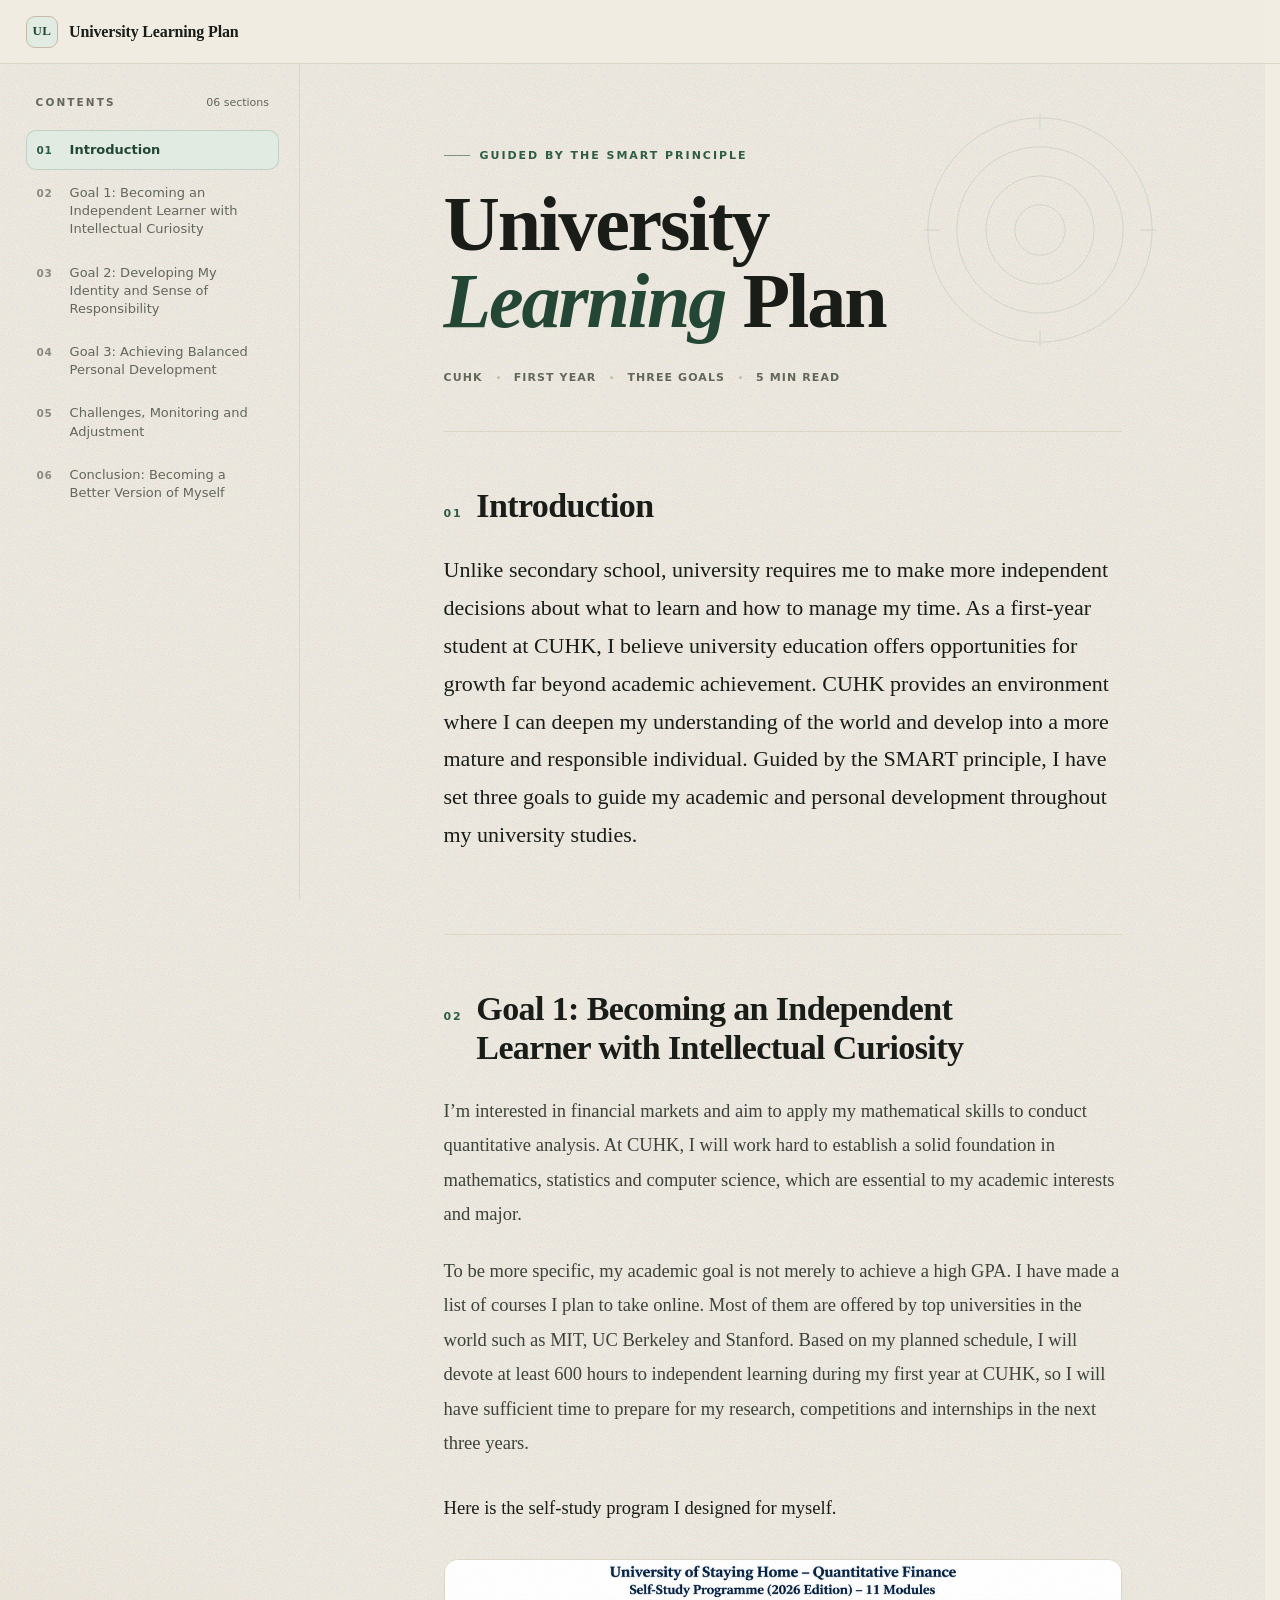
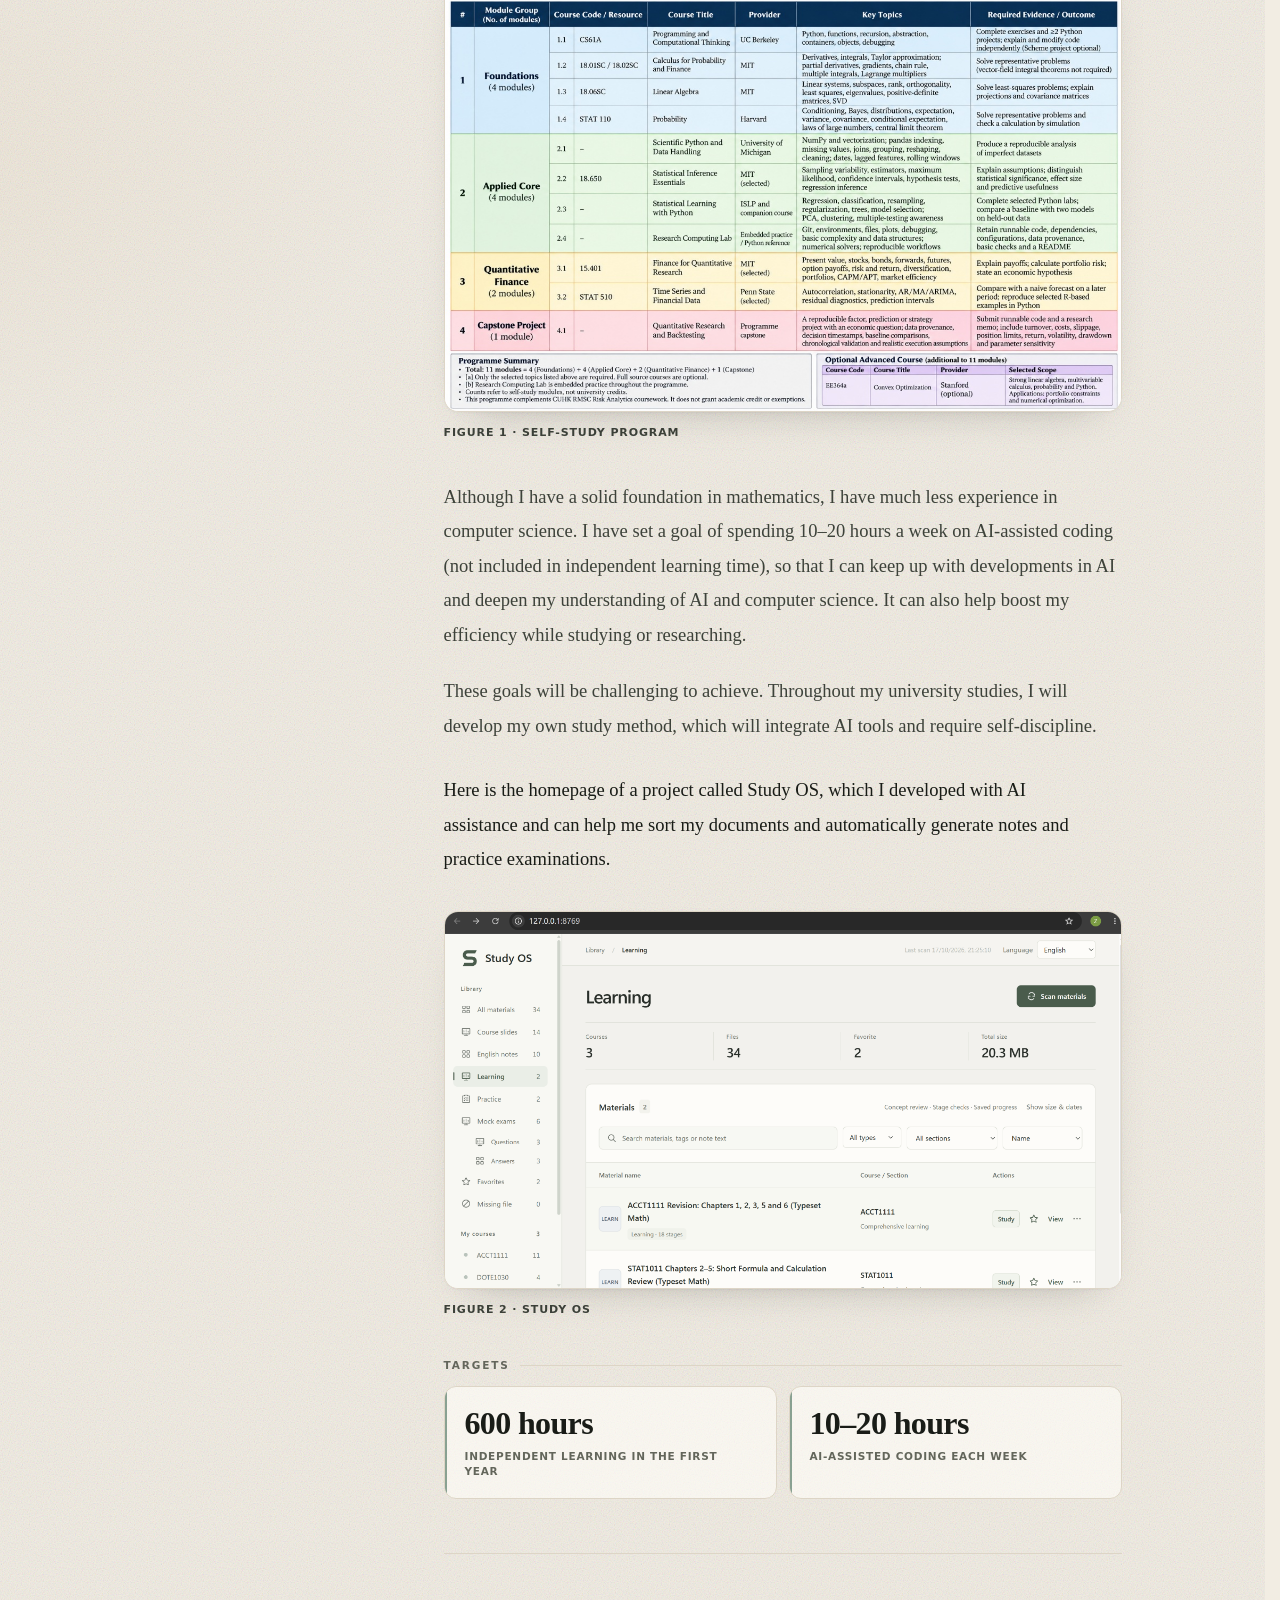
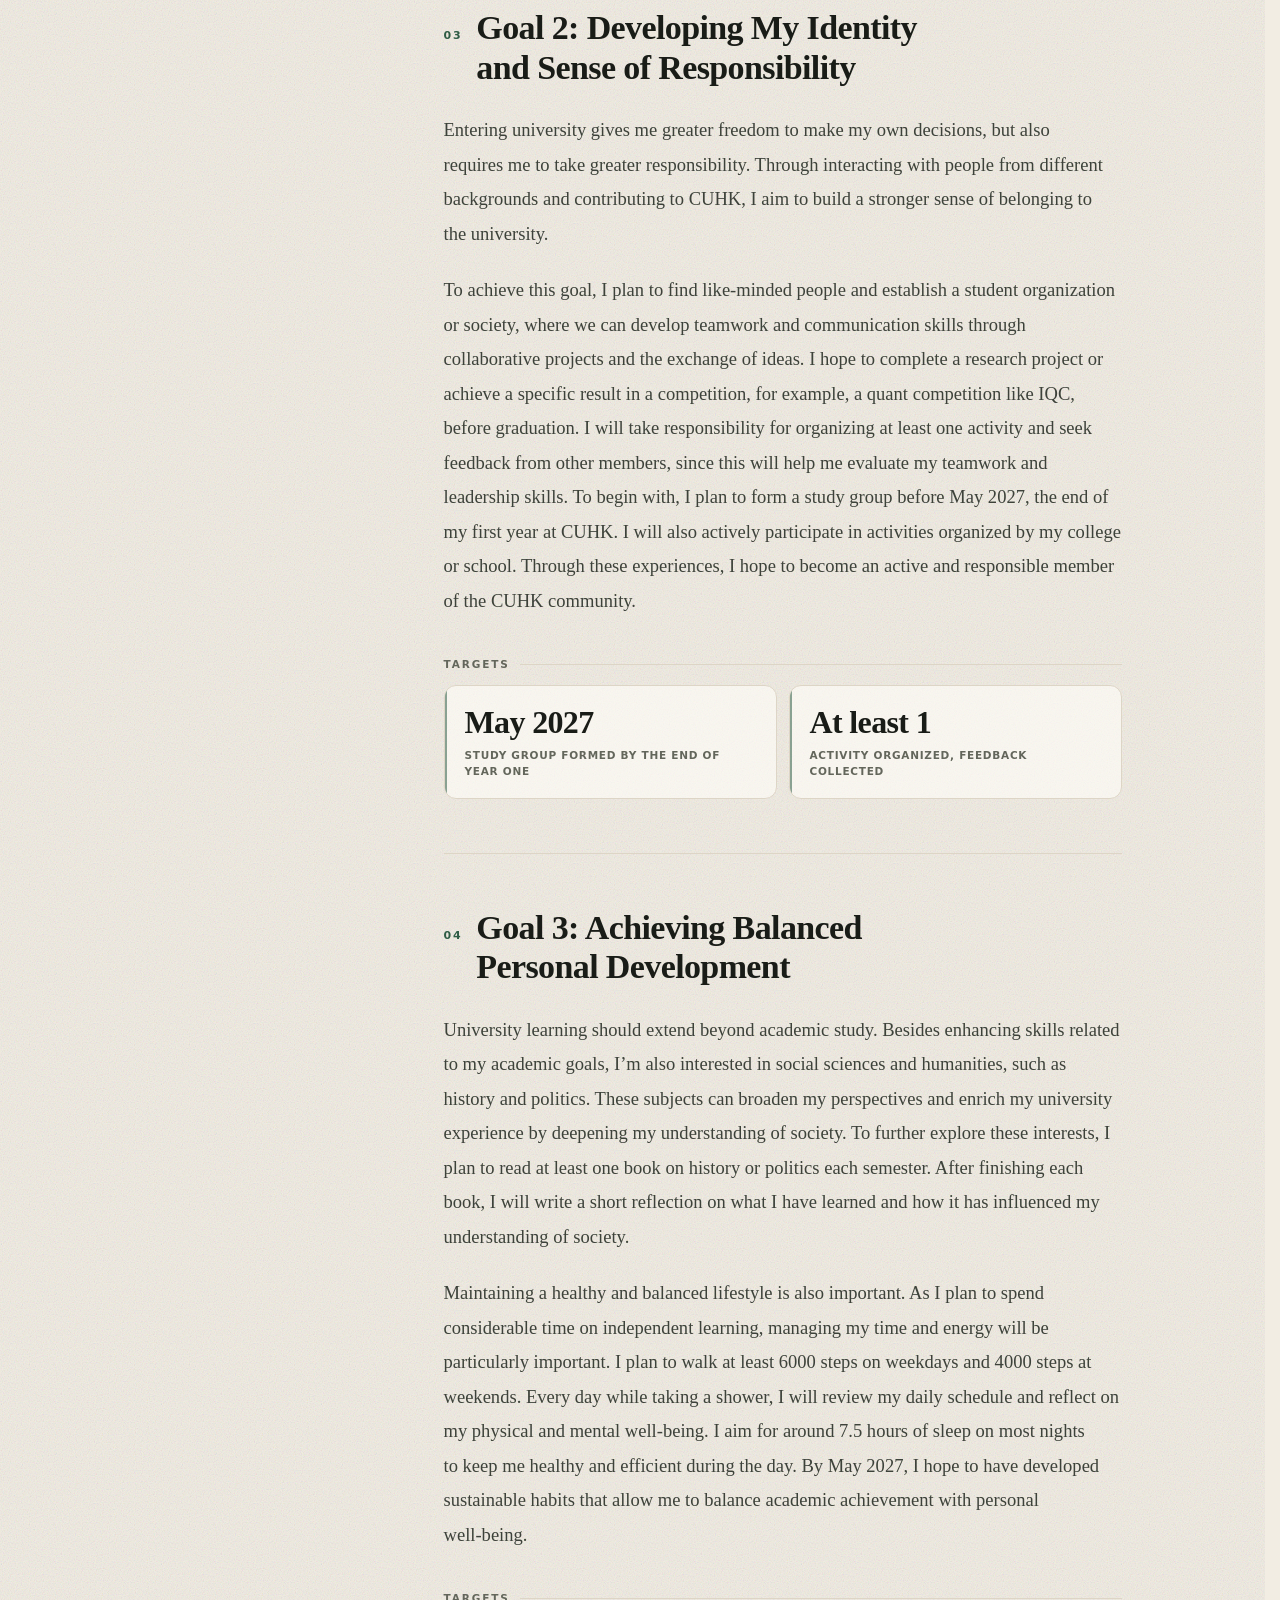
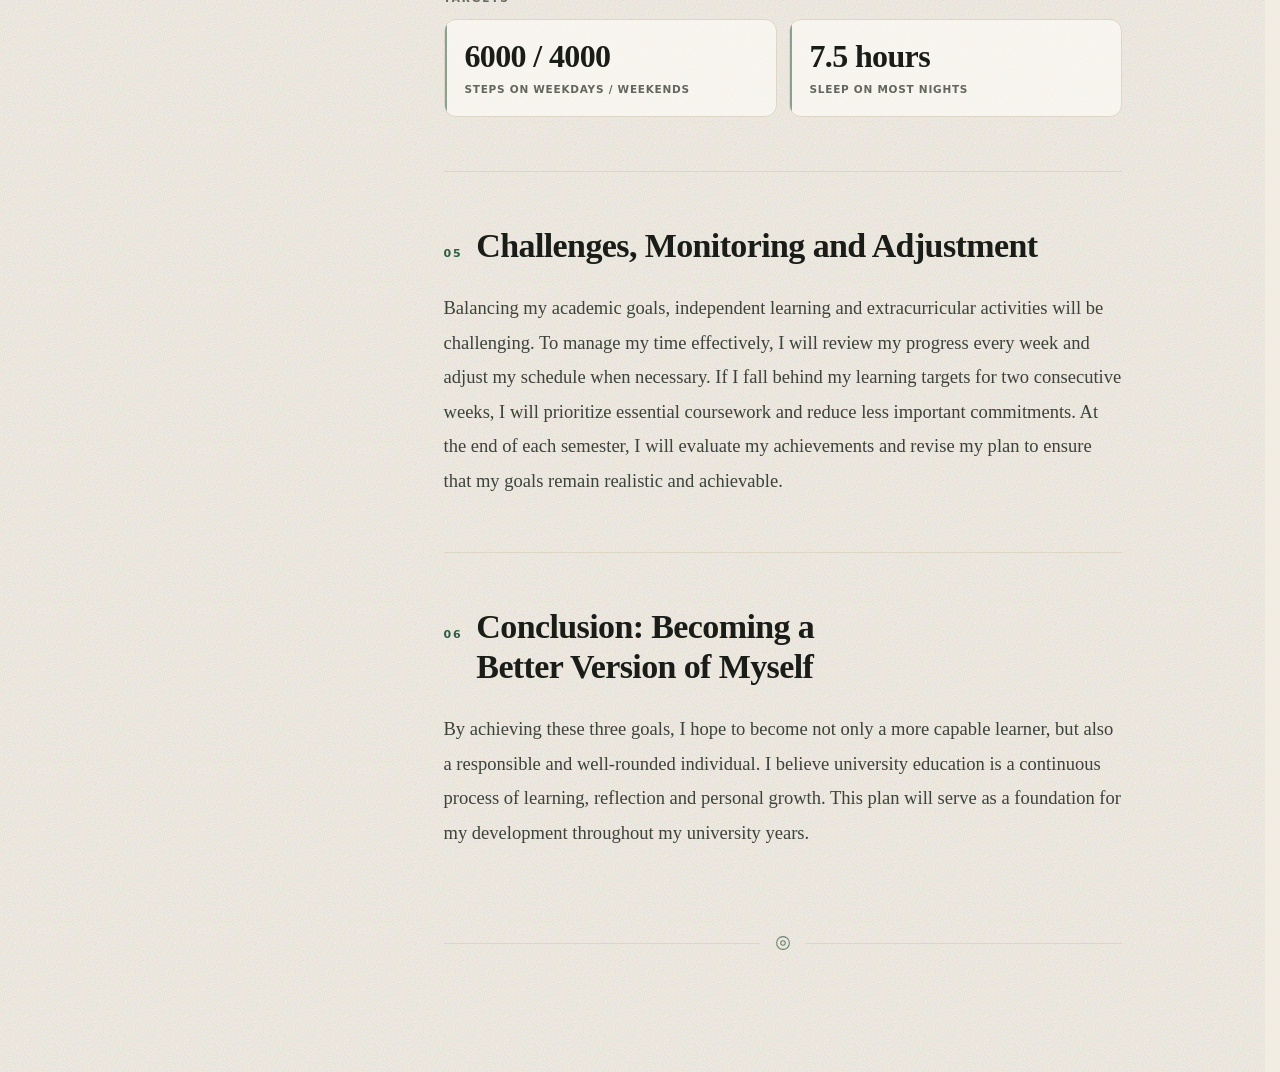
==== index.html @ 6b987682 "Add files via upload" ====
<!doctype html>
<html lang="en">
<head>
  <meta charset="utf-8">
  <meta name="viewport" content="width=device-width, initial-scale=1">
  <title>University Learning Plan — Interactive Edition</title>
  <meta name="description" content="An interactive reading of a first-year CUHK university learning plan, guided by the SMART principle.">
  <link rel="icon" href="assets/favicon.svg" type="image/svg+xml">
  <link rel="stylesheet" href="assets/styles.css">
  <script src="assets/app.js" defer></script>
</head>
<body>
  <a class="skip-link" href="#article">Skip to the plan</a>

  <header class="site-header">
    <button class="icon-btn nav-toggle" id="navToggle" type="button" aria-label="Open contents" aria-expanded="false" aria-controls="sidebar">
      <svg viewBox="0 0 24 24" fill="none" stroke="currentColor" stroke-width="1.6" stroke-linecap="round" aria-hidden="true">
        <path d="M4 7h16M4 12h16M4 17h16"/>
      </svg>
    </button>

    <a class="brand" href="#top" aria-label="University Learning Plan, back to top">
      <span class="brand-mark" aria-hidden="true">UL</span>
      <span class="brand-text">University Learning Plan</span>
    </a>
  </header>

  <div class="nav-scrim" id="navScrim"></div>

  <div class="layout">
    <aside class="sidebar" id="sidebar" aria-label="Contents">
      <div class="sidebar-head">
        <p class="eyebrow">Contents</p>
        <span class="sidebar-count">06 sections</span>
      </div>

      <button class="icon-btn sidebar-close" id="navClose" type="button" aria-label="Close contents">
        <svg viewBox="0 0 24 24" fill="none" stroke="currentColor" stroke-width="1.8" stroke-linecap="round" aria-hidden="true"><path d="m6 6 12 12M18 6 6 18"/></svg>
      </button>

      <nav aria-label="Sections">
        <ol class="nav">
          <li><a href="#introduction"><span class="i">01</span><span>Introduction</span></a></li>
          <li><a href="#goal-1"><span class="i">02</span><span>Goal 1: Becoming an Independent Learner with Intellectual Curiosity</span></a></li>
          <li><a href="#goal-2"><span class="i">03</span><span>Goal 2: Developing My Identity and Sense of Responsibility</span></a></li>
          <li><a href="#goal-3"><span class="i">04</span><span>Goal 3: Achieving Balanced Personal Development</span></a></li>
          <li><a href="#challenges"><span class="i">05</span><span>Challenges, Monitoring and Adjustment</span></a></li>
          <li><a href="#conclusion"><span class="i">06</span><span>Conclusion: Becoming a Better Version of Myself</span></a></li>
        </ol>
      </nav>
    </aside>

    <main class="main">
      <article class="article" id="article">
        <header class="hero" id="top">
          <p class="kicker">Guided by the SMART principle</p>
          <h1>University <em>Learning</em> Plan</h1>
          <div class="hero-meta">
            <span>CUHK</span>
            <span class="dot" aria-hidden="true"></span>
            <span>First year</span>
            <span class="dot" aria-hidden="true"></span>
            <span>Three goals</span>
            <span class="dot" aria-hidden="true"></span>
            <span data-readtime>6 min read</span>
          </div>
          <div class="hero-orbit" aria-hidden="true">
            <svg viewBox="0 0 240 240">
              <circle cx="120" cy="120" r="116"/>
              <circle cx="120" cy="120" r="86"/>
              <circle cx="120" cy="120" r="56"/>
              <circle cx="120" cy="120" r="26"/>
              <path d="M120 0v16M120 224v16M0 120h16M224 120h16"/>
            </svg>
          </div>
        </header>

                <section class="section" id="introduction" aria-labelledby="introduction-title">
          <div class="section-head">
            <span class="num" aria-hidden="true">01</span>
            <h2 id="introduction-title">Introduction</h2>
          </div>
          <p class="lede">Unlike secondary school, university requires me to make more independent decisions about what to learn and how to manage my time. As a first-year student at CUHK, I believe university education offers opportunities for growth far beyond academic achievement. CUHK provides an environment where I can deepen my understanding of the world and develop into a more mature and responsible individual. Guided by the SMART principle, I have set three goals to guide my academic and personal development throughout my university studies.</p>
        </section>

        <section class="section" id="goal-1" aria-labelledby="goal-1-title">
          <div class="section-head">
            <span class="num" aria-hidden="true">02</span>
            <h2 id="goal-1-title">Goal 1: Becoming an Independent Learner with Intellectual Curiosity</h2>
          </div>
          <p>I’m interested in financial markets and aim to apply my mathematical skills to conduct quantitative analysis. At CUHK, I will work hard to establish a solid foundation in mathematics, statistics and computer science, which are essential to my academic interests and major. </p>
          <p>To be more specific, my academic goal is not merely to achieve a high GPA. I have made a list of courses I plan to take online. Most of them are offered by top universities in the world such as MIT, UC Berkeley and Stanford. Based on my planned schedule, I will devote at least 600 hours to independent learning during my first year at CUHK, so I will have sufficient time to prepare for my research, competitions and internships in the next three years.</p>
          <p class="lead-in">Here is the self-study program I designed for myself.</p>
          <figure class="figure">
            <button class="figure-zoom" type="button" data-src="assets/figure-1.jpg" data-title="Figure 1 · Self-study program" aria-label="Open Figure 1 · Self-study program in the figure viewer">
              <img src="assets/figure-1.jpg" alt="Self-study program table listing eleven modules across foundations, applied core, quantitative finance and a capstone project, with course codes, providers, key topics and required evidence." width="1270" height="847" decoding="async">
              <span class="zoom-chip"><svg viewBox="0 0 24 24" fill="none" stroke="currentColor" stroke-width="1.8" stroke-linecap="round" aria-hidden="true"><circle cx="10.5" cy="10.5" r="5.5"/><path d="m15 15 4.5 4.5M10.5 8v5M8 10.5h5"/></svg>Zoom</span>
            </button>
            <figcaption><span class="cap-label">Figure 1 · Self-study program</span></figcaption>
          </figure>
          <p>Although I have a solid foundation in mathematics, I have much less experience in computer science. I have set a goal of spending 10–20 hours a week on AI-assisted coding (not included in independent learning time), so that I can keep up with developments in AI and deepen my understanding of AI and computer science. It can also help boost my efficiency while studying or researching.</p>
          <p>These goals will be challenging to achieve. Throughout my university studies, I will develop my own study method, which will integrate AI tools and require self-discipline.</p>
          <p class="lead-in">Here is the homepage of a project called Study OS, which I developed with AI assistance and can help me sort my documents and automatically generate notes and practice examinations.</p>
          <figure class="figure">
            <button class="figure-zoom" type="button" data-src="assets/figure-2.png" data-title="Figure 2 · Study OS" aria-label="Open Figure 2 · Study OS in the figure viewer">
              <img src="assets/figure-2.png" alt="Study OS homepage showing a learning library with course materials, filters, study actions and the courses being tracked." width="2536" height="1412" decoding="async">
              <span class="zoom-chip"><svg viewBox="0 0 24 24" fill="none" stroke="currentColor" stroke-width="1.8" stroke-linecap="round" aria-hidden="true"><circle cx="10.5" cy="10.5" r="5.5"/><path d="m15 15 4.5 4.5M10.5 8v5M8 10.5h5"/></svg>Zoom</span>
            </button>
            <figcaption><span class="cap-label">Figure 2 · Study OS</span></figcaption>
          </figure>
          <div class="targets">
            <div class="targets-label">Targets</div>
            <div class="target-grid">
            <div class="target">
              <span class="v">600 hours</span>
              <span class="l">Independent learning in the first year</span>
            </div>
            <div class="target">
              <span class="v">10–20 hours</span>
              <span class="l">AI-assisted coding each week</span>
            </div>
            </div>
          </div>
        </section>

        <section class="section" id="goal-2" aria-labelledby="goal-2-title">
          <div class="section-head">
            <span class="num" aria-hidden="true">03</span>
            <h2 id="goal-2-title">Goal 2: Developing My Identity and Sense of Responsibility</h2>
          </div>
          <p>Entering university gives me greater freedom to make my own decisions, but also requires me to take greater responsibility. Through interacting with people from different backgrounds and contributing to CUHK, I aim to build a stronger sense of belonging to the university.</p>
          <p>To achieve this goal, I plan to find like-minded people and establish a student organization or society, where we can develop teamwork and communication skills through collaborative projects and the exchange of ideas. I hope to complete a research project or achieve a specific result in a competition, for example, a quant competition like IQC, before graduation. I will take responsibility for organizing at least one activity and seek feedback from other members, since this will help me evaluate my teamwork and leadership skills. To begin with, I plan to form a study group before May 2027, the end of my first year at CUHK. I will also actively participate in activities organized by my college or school. Through these experiences, I hope to become an active and responsible member of the CUHK community.</p>
          <div class="targets">
            <div class="targets-label">Targets</div>
            <div class="target-grid">
            <div class="target">
              <span class="v">May 2027</span>
              <span class="l">Study group formed by the end of year one</span>
            </div>
            <div class="target">
              <span class="v">At least 1</span>
              <span class="l">Activity organized, feedback collected</span>
            </div>
            </div>
          </div>
        </section>

        <section class="section" id="goal-3" aria-labelledby="goal-3-title">
          <div class="section-head">
            <span class="num" aria-hidden="true">04</span>
            <h2 id="goal-3-title">Goal 3: Achieving Balanced Personal Development</h2>
          </div>
          <p>University learning should extend beyond academic study. Besides enhancing skills related to my academic goals, I’m also interested in social sciences and humanities, such as history and politics. These subjects can broaden my perspectives and enrich my university experience by deepening my understanding of society. To further explore these interests, I plan to read at least one book on history or politics each semester. After finishing each book, I will write a short reflection on what I have learned and how it has influenced my understanding of society.</p>
          <p>Maintaining a healthy and balanced lifestyle is also important. As I plan to spend considerable time on independent learning, managing my time and energy will be particularly important. I plan to walk at least 6000 steps on weekdays and 4000 steps at weekends. Every day while taking a shower, I will review my daily schedule and reflect on my physical and mental well-being. I aim for around 7.5 hours of sleep on most nights to keep me healthy and efficient during the day. By May 2027, I hope to have developed sustainable habits that allow me to balance academic achievement with personal well-being.</p>
          <div class="targets">
            <div class="targets-label">Targets</div>
            <div class="target-grid">
            <div class="target">
              <span class="v">6000 / 4000</span>
              <span class="l">Steps on weekdays / weekends</span>
            </div>
            <div class="target">
              <span class="v">7.5 hours</span>
              <span class="l">Sleep on most nights</span>
            </div>
            </div>
          </div>
        </section>

        <section class="section" id="challenges" aria-labelledby="challenges-title">
          <div class="section-head">
            <span class="num" aria-hidden="true">05</span>
            <h2 id="challenges-title">Challenges, Monitoring and Adjustment</h2>
          </div>
          <p>Balancing my academic goals, independent learning and extracurricular activities will be challenging. To manage my time effectively, I will review my progress every week and adjust my schedule when necessary. If I fall behind my learning targets for two consecutive weeks, I will prioritize essential coursework and reduce less important commitments. At the end of each semester, I will evaluate my achievements and revise my plan to ensure that my goals remain realistic and achievable.</p>
        </section>

        <section class="section is-closing" id="conclusion" aria-labelledby="conclusion-title">
          <div class="section-head">
            <span class="num" aria-hidden="true">06</span>
            <h2 id="conclusion-title">Conclusion: Becoming a Better Version of Myself</h2>
          </div>
          <p>By achieving these three goals, I hope to become not only a more capable learner, but also a responsible and well-rounded individual. I believe university education is a continuous process of learning, reflection and personal growth. This plan will serve as a foundation for my development throughout my university years.</p>
        </section>

        <div class="closing-rule" aria-hidden="true">
          <svg viewBox="0 0 24 24" fill="none" stroke="currentColor" stroke-width="1.4" stroke-linecap="round">
            <circle cx="12" cy="12" r="8.5"/>
            <circle cx="12" cy="12" r="3"/>
          </svg>
        </div>
      </article>
    </main>
  </div>

  <button class="to-top" id="toTop" type="button" aria-label="Back to top" title="Back to top">
    <svg viewBox="0 0 24 24" fill="none" stroke="currentColor" stroke-width="1.8" stroke-linecap="round" stroke-linejoin="round" aria-hidden="true">
      <path d="M12 19V5M6 11l6-6 6 6"/>
    </svg>
  </button>

  <dialog class="lightbox" id="lightbox" aria-label="Figure viewer">
    <div class="lb-bar">
      <span class="lb-title" id="lbTitle">Figure</span>
      <div class="lb-tools">
        <button class="icon-btn" id="lbZoomOut" type="button" aria-label="Zoom out" title="Zoom out">
          <svg viewBox="0 0 24 24" fill="none" stroke="currentColor" stroke-width="1.9" stroke-linecap="round" aria-hidden="true"><path d="M5 12h14"/></svg>
        </button>
        <span class="lb-scale" id="lbScale" aria-live="off">100%</span>
        <button class="icon-btn" id="lbZoomIn" type="button" aria-label="Zoom in" title="Zoom in">
          <svg viewBox="0 0 24 24" fill="none" stroke="currentColor" stroke-width="1.9" stroke-linecap="round" aria-hidden="true"><path d="M12 5v14M5 12h14"/></svg>
        </button>
        <button class="icon-btn" id="lbReset" type="button" aria-label="Reset zoom" title="Reset zoom">
          <svg viewBox="0 0 24 24" fill="none" stroke="currentColor" stroke-width="1.7" stroke-linecap="round" stroke-linejoin="round" aria-hidden="true">
            <path d="M4.5 10a7.5 7.5 0 1 1 2 6.4"/>
            <path d="M4 5v5h5"/>
          </svg>
        </button>
        <button class="icon-btn" id="lbClose" type="button" aria-label="Close viewer" title="Close (Esc)" autofocus>
          <svg viewBox="0 0 24 24" fill="none" stroke="currentColor" stroke-width="1.9" stroke-linecap="round" aria-hidden="true"><path d="m6 6 12 12M18 6 6 18"/></svg>
        </button>
      </div>
    </div>

    <div class="lb-stage" id="lbStage">
      <img id="lbImage" alt="Figure preview">
    </div>

    <div class="lb-foot">
      <span>Drag to pan · Scroll to zoom · Double-click to toggle zoom</span>
      <span><kbd>Esc</kbd> to close</span>
    </div>
  </dialog>
</body>
</html>
---- assets/styles.css ----
﻿/* ==========================================================================
   University Learning Plan 鈥?interactive edition
   A quiet editorial reading room for a first-year CUHK learning plan.
   ========================================================================== */

/* ---------- tokens ---------- */
:root {
  color-scheme: light;

  --bg: #f2ede3;
  --bg-soft: #faf6ee;
  --panel: #fffdf8;
  --ink: #191c17;
  --ink-soft: #3d423a;
  --muted: #63665b;
  --line: #ddd5c6;
  --line-strong: #c5baa7;
  --accent: #2f5c45;
  --accent-ink: #244634;
  --accent-soft: #e2ebe1;
  --header-bg: rgba(242, 237, 227, 0.82);
  --scrim: rgba(18, 22, 16, 0.42);
  --shadow: 0 1px 2px rgba(23, 26, 22, 0.04), 0 18px 40px -28px rgba(23, 26, 22, 0.35);
  --shadow-lift: 0 2px 4px rgba(23, 26, 22, 0.05), 0 26px 60px -34px rgba(23, 26, 22, 0.45);

  --serif: "Times New Roman", "Iowan Old Style", "Palatino Linotype", Georgia, serif;
  --sans: "Segoe UI", system-ui, -apple-system, "Helvetica Neue", Arial, sans-serif;

  --header-h: 64px;
  --sidebar-w: 300px;
  --radius: 14px;
  --ease: cubic-bezier(0.2, 0.7, 0.2, 1);
}

/* ---------- base ---------- */
*,
*::before,
*::after { box-sizing: border-box; }

html {
  scroll-behavior: smooth;
  scrollbar-gutter: stable;
  -webkit-text-size-adjust: 100%;
}

body:has(dialog[open]) {
  overflow: hidden;
}

body {
  margin: 0;
  padding-top: var(--header-h);
  background-color: var(--bg);
  background-image:
    radial-gradient(1100px 620px at 84% -8%, rgba(47, 92, 69, 0.09), transparent 62%),
    radial-gradient(900px 500px at -10% 30%, rgba(169, 118, 47, 0.06), transparent 60%),
    url("data:image/svg+xml,%3Csvg xmlns='http://www.w3.org/2000/svg' width='160' height='160'%3E%3Cfilter id='n'%3E%3CfeTurbulence type='fractalNoise' baseFrequency='.85' numOctaves='3' stitchTiles='stitch'/%3E%3C/filter%3E%3Crect width='100%25' height='100%25' filter='url(%23n)' opacity='.28'/%3E%3C/svg%3E");
  color: var(--ink);
  font-family: var(--sans);
  font-size: 16px;
  line-height: 1.6;
  -webkit-font-smoothing: antialiased;
  text-rendering: optimizeLegibility;
}

::selection {
  background: var(--accent);
  color: var(--bg-soft);
}

a { color: inherit; }

button {
  font: inherit;
  color: inherit;
  background: none;
  border: 0;
  padding: 0;
  cursor: pointer;
}

img { max-width: 100%; }

:focus-visible {
  outline: 2px solid var(--accent);
  outline-offset: 3px;
  border-radius: 4px;
}

.sr-only {
  position: absolute;
  width: 1px;
  height: 1px;
  padding: 0;
  margin: -1px;
  overflow: hidden;
  clip: rect(0 0 0 0);
  white-space: nowrap;
  border: 0;
}

.skip-link {
  position: fixed;
  top: 10px;
  left: 10px;
  z-index: 200;
  transform: translateY(-160%);
  padding: 10px 16px;
  border-radius: 999px;
  background: var(--ink);
  color: var(--bg);
  font-size: 13px;
  font-weight: 600;
  text-decoration: none;
  transition: transform 0.2s var(--ease);
}

.skip-link:focus-visible { transform: translateY(0); }

/* ---------- header ---------- */
.site-header {
  position: fixed;
  inset: 0 0 auto 0;
  z-index: 70;
  display: flex;
  align-items: center;
  gap: 14px;
  height: var(--header-h);
  padding: 0 clamp(14px, 2.4vw, 26px);
  background: var(--header-bg);
  -webkit-backdrop-filter: blur(16px) saturate(1.2);
  backdrop-filter: blur(16px) saturate(1.2);
  border-bottom: 1px solid var(--line);
}

.brand {
  display: inline-flex;
  align-items: center;
  gap: 11px;
  text-decoration: none;
  min-width: 0;
}

.brand-mark {
  display: grid;
  place-items: center;
  width: 32px;
  height: 32px;
  flex: 0 0 32px;
  border: 1px solid var(--line-strong);
  border-radius: 9px;
  background: var(--accent-soft);
  color: var(--accent-ink);
  font-family: var(--serif);
  font-size: 13px;
  font-weight: 700;
  letter-spacing: 0.04em;
}

.brand-text {
  font-family: var(--serif);
  font-size: 16px;
  font-weight: 700;
  letter-spacing: -0.01em;
  white-space: nowrap;
  overflow: hidden;
  text-overflow: ellipsis;
}

.icon-btn {
  display: inline-grid;
  place-items: center;
  width: 38px;
  height: 38px;
  border: 1px solid transparent;
  border-radius: 10px;
  color: var(--ink-soft);
  transition: background 0.18s var(--ease), color 0.18s var(--ease), border-color 0.18s var(--ease);
}

.icon-btn:hover {
  background: var(--accent-soft);
  color: var(--accent-ink);
  border-color: var(--line);
}

.icon-btn svg {
  width: 18px;
  height: 18px;
  display: block;
}

.nav-toggle { display: none; }

/* ---------- layout ---------- */
.layout {
  display: grid;
  grid-template-columns: var(--sidebar-w) minmax(0, 1fr);
  max-width: 1500px;
  margin: 0 auto;
  min-height: calc(100dvh - var(--header-h));
}

.sidebar {
  position: sticky;
  top: var(--header-h);
  align-self: start;
  display: flex;
  flex-direction: column;
  gap: 18px;
  height: calc(100dvh - var(--header-h));
  padding: 30px 20px 22px clamp(16px, 2vw, 28px);
  border-right: 1px solid var(--line);
  overflow-y: auto;
  overscroll-behavior: contain;
}

.sidebar-head {
  display: flex;
  align-items: baseline;
  justify-content: space-between;
  gap: 10px;
  padding: 0 10px;
}

.sidebar-close {
  display: none;
}

.eyebrow {
  margin: 0;
  font-family: var(--sans);
  font-size: 10.5px;
  font-weight: 700;
  letter-spacing: 0.2em;
  text-transform: uppercase;
  color: var(--muted);
}

.sidebar-count {
  font-family: var(--sans);
  font-size: 11px;
  font-variant-numeric: tabular-nums;
  color: var(--muted);
}

.nav {
  list-style: none;
  margin: 0;
  padding: 0;
  display: flex;
  flex-direction: column;
  gap: 3px;
}

.nav a {
  display: grid;
  grid-template-columns: 24px minmax(0, 1fr);
  gap: 9px;
  align-items: start;
  padding: 10px 10px;
  border-radius: 10px;
  border: 1px solid transparent;
  color: var(--muted);
  text-decoration: none;
  font-size: 13px;
  line-height: 1.4;
  font-weight: 500;
  transition: background 0.18s var(--ease), color 0.18s var(--ease), border-color 0.18s var(--ease);
}

.nav a .i {
  font-size: 10.5px;
  font-weight: 700;
  letter-spacing: 0.06em;
  line-height: 1.75;
  color: var(--muted);
  opacity: 0.72;
  transition: color 0.18s var(--ease), opacity 0.18s var(--ease);
}

.nav a:hover {
  background: color-mix(in srgb, var(--accent) 6%, transparent);
  color: var(--ink);
}

.nav a[aria-current="true"] {
  background: var(--accent-soft);
  border-color: color-mix(in srgb, var(--accent) 18%, transparent);
  color: var(--accent-ink);
  font-weight: 600;
}

.nav a[aria-current="true"] .i { color: var(--accent); opacity: 1; }

/* ---------- main / article ---------- */
.main { min-width: 0; }

.article {
  max-width: 790px;
  margin: 0 auto;
  padding: 56px clamp(22px, 4.4vw, 56px) 120px;
}

/* hero */
.hero {
  position: relative;
  padding: 18px 0 44px;
  border-bottom: 1px solid var(--line);
}

.kicker {
  display: inline-flex;
  align-items: center;
  gap: 10px;
  margin: 0;
  font-family: var(--sans);
  font-size: 11px;
  font-weight: 700;
  letter-spacing: 0.18em;
  text-transform: uppercase;
  color: var(--accent);
}

.kicker::before {
  content: "";
  width: 26px;
  height: 1px;
  background: var(--accent);
  opacity: 0.6;
}

.hero h1 {
  position: relative;
  margin: 22px 0 0;
  max-width: 13ch;
  font-family: var(--serif);
  font-size: clamp(42px, 6.2vw, 78px);
  font-weight: 700;
  line-height: 0.98;
  letter-spacing: -0.028em;
  color: var(--ink);
}

.hero h1 em {
  font-style: italic;
  color: var(--accent-ink);
}

.hero-meta {
  display: flex;
  flex-wrap: wrap;
  align-items: center;
  gap: 10px 14px;
  margin-top: 30px;
  font-family: var(--sans);
  font-size: 11px;
  font-weight: 600;
  letter-spacing: 0.1em;
  text-transform: uppercase;
  color: var(--muted);
}

.hero-meta .dot {
  width: 3px;
  height: 3px;
  border-radius: 50%;
  background: var(--line-strong);
}

.hero-orbit {
  position: absolute;
  top: -6px;
  right: -34px;
  width: 232px;
  height: 232px;
  color: var(--accent);
  opacity: 0.13;
  pointer-events: none;
}

.hero-orbit svg {
  width: 100%;
  height: 100%;
  fill: none;
  stroke: currentColor;
  stroke-width: 1;
}

/* sections */
.section {
  padding: 54px 0;
  border-bottom: 1px solid var(--line);
  scroll-margin-top: calc(var(--header-h) + 24px);
}

.section:last-of-type { border-bottom: 0; }

.section-head {
  display: flex;
  gap: 14px;
  align-items: baseline;
  margin-bottom: 26px;
}

.section-head .num {
  flex: 0 0 auto;
  padding-top: 4px;
  font-family: var(--sans);
  font-size: 11px;
  font-weight: 700;
  letter-spacing: 0.16em;
  color: var(--accent);
}

.section-head h2 {
  margin: 0;
  font-family: var(--serif);
  font-size: clamp(26px, 3vw, 34px);
  font-weight: 700;
  line-height: 1.16;
  letter-spacing: -0.018em;
  color: var(--ink);
  text-wrap: balance;
}

.section p {
  margin: 0 0 22px;
  font-family: var(--serif);
  font-size: clamp(18px, 1.45vw, 19.5px);
  line-height: 1.86;
  color: var(--ink-soft);
  text-wrap: pretty;
}

.section p:last-child { margin-bottom: 0; }

.section p.lede {
  font-size: clamp(20px, 1.8vw, 22px);
  line-height: 1.72;
  color: var(--ink);
  margin-bottom: 26px;
}

.section p.lead-in {
  margin-top: 30px;
  color: var(--ink);
}

/* figures */
.figure {
  margin: 34px 0 38px;
}

.figure-zoom {
  position: relative;
  display: block;
  width: 100%;
  padding: 0;
  border: 1px solid var(--line);
  border-radius: var(--radius);
  overflow: hidden;
  background: var(--panel);
  box-shadow: var(--shadow);
  cursor: zoom-in;
  transition: box-shadow 0.3s var(--ease), border-color 0.3s var(--ease), transform 0.3s var(--ease);
}

.figure-zoom:hover {
  border-color: color-mix(in srgb, var(--accent) 30%, var(--line));
  box-shadow: var(--shadow-lift);
  transform: translateY(-2px);
}

.figure-zoom img {
  display: block;
  width: 100%;
  height: auto;
  transition: transform 0.6s var(--ease);
}

.figure-zoom:hover img { transform: scale(1.012); }

.zoom-chip {
  position: absolute;
  right: 12px;
  bottom: 12px;
  display: inline-flex;
  align-items: center;
  gap: 7px;
  height: 34px;
  padding: 0 13px;
  border-radius: 999px;
  background: color-mix(in srgb, var(--panel) 88%, transparent);
  -webkit-backdrop-filter: blur(8px);
  backdrop-filter: blur(8px);
  border: 1px solid var(--line);
  color: var(--ink-soft);
  font-family: var(--sans);
  font-size: 11.5px;
  font-weight: 600;
  letter-spacing: 0.03em;
  opacity: 0;
  transform: translateY(6px);
  transition: opacity 0.24s var(--ease), transform 0.24s var(--ease);
}

.zoom-chip svg { width: 14px; height: 14px; }

.figure-zoom:hover .zoom-chip,
.figure-zoom:focus-visible .zoom-chip {
  opacity: 1;
  transform: translateY(0);
}

.figure figcaption {
  display: flex;
  flex-wrap: wrap;
  align-items: baseline;
  justify-content: space-between;
  gap: 6px 16px;
  margin-top: 12px;
  font-family: var(--sans);
  font-size: 11px;
  font-weight: 600;
  letter-spacing: 0.08em;
  text-transform: uppercase;
  color: var(--muted);
}

.figure figcaption .cap-label { color: var(--ink-soft); }

/* targets */
.targets {
  margin-top: 38px;
}

.targets-label {
  display: flex;
  align-items: center;
  gap: 10px;
  margin-bottom: 12px;
  font-family: var(--sans);
  font-size: 10.5px;
  font-weight: 700;
  letter-spacing: 0.18em;
  text-transform: uppercase;
  color: var(--muted);
}

.targets-label::after {
  content: "";
  flex: 1;
  height: 1px;
  background: var(--line);
}

.target-grid {
  display: grid;
  grid-template-columns: repeat(auto-fit, minmax(190px, 1fr));
  gap: 12px;
}

.target {
  position: relative;
  padding: 20px 20px 18px;
  border: 1px solid var(--line);
  border-radius: 12px;
  background: color-mix(in srgb, var(--panel) 62%, transparent);
  overflow: hidden;
}

.target::after {
  content: "";
  position: absolute;
  left: 0;
  top: 0;
  bottom: 0;
  width: 2px;
  background: var(--accent);
  opacity: 0.55;
}

.target .v {
  display: block;
  font-family: var(--serif);
  font-size: clamp(26px, 3vw, 32px);
  font-weight: 700;
  line-height: 1;
  letter-spacing: -0.02em;
  color: var(--ink);
  font-variant-numeric: tabular-nums;
}

.target .l {
  display: block;
  margin-top: 10px;
  font-family: var(--sans);
  font-size: 10.5px;
  font-weight: 600;
  line-height: 1.5;
  letter-spacing: 0.07em;
  text-transform: uppercase;
  color: var(--muted);
}

/* closing section */
.section.is-closing {
  padding-bottom: 40px;
}

.closing-rule {
  display: flex;
  align-items: center;
  gap: 14px;
  margin-top: 44px;
  color: var(--line-strong);
}

.closing-rule::before,
.closing-rule::after {
  content: "";
  flex: 1;
  height: 1px;
  background: var(--line);
}

.closing-rule svg {
  width: 18px;
  height: 18px;
  flex: 0 0 18px;
  color: var(--accent);
  opacity: 0.7;
}

/* ---------- reveal ---------- */
.will-reveal {
  opacity: 0;
  transform: translateY(18px);
  transition: opacity 0.7s var(--ease), transform 0.7s var(--ease);
}

.will-reveal.in {
  opacity: 1;
  transform: none;
}

/* ---------- back to top ---------- */
.to-top {
  position: fixed;
  right: 22px;
  bottom: 22px;
  z-index: 55;
  display: grid;
  place-items: center;
  width: 44px;
  height: 44px;
  border: 1px solid var(--line);
  border-radius: 50%;
  background: var(--panel);
  color: var(--ink-soft);
  box-shadow: var(--shadow);
  opacity: 0;
  visibility: hidden;
  transform: translateY(10px);
  transition: opacity 0.25s var(--ease), transform 0.25s var(--ease), visibility 0.25s;
  cursor: pointer;
}

.to-top.show {
  opacity: 1;
  visibility: visible;
  transform: none;
}

.to-top:hover {
  background: var(--accent-soft);
  color: var(--accent-ink);
  border-color: color-mix(in srgb, var(--accent) 25%, var(--line));
}

.to-top svg { width: 17px; height: 17px; }

/* ---------- dialogs ---------- */
dialog {
  color: var(--ink);
}

dialog::backdrop {
  background: var(--scrim);
  -webkit-backdrop-filter: blur(3px);
  backdrop-filter: blur(3px);
}

/* lightbox */
dialog.lightbox {
  width: 100vw;
  max-width: 100vw;
  height: 100dvh;
  max-height: 100dvh;
  margin: 0;
  padding: 0;
  border: 0;
  background: #0b0d0a;
  color: #f4f1e9;
  overflow: hidden;
}

dialog.lightbox[open] {
  display: flex;
  flex-direction: column;
  animation: fade-in 0.22s ease;
}

@keyframes fade-in {
  from { opacity: 0; }
  to { opacity: 1; }
}

.lb-bar {
  display: flex;
  align-items: center;
  gap: 14px;
  padding: 14px clamp(14px, 3vw, 24px);
  border-bottom: 1px solid rgba(255, 255, 255, 0.12);
  background: rgba(11, 13, 10, 0.9);
}

.lb-title {
  font-family: var(--sans);
  font-size: 12px;
  font-weight: 600;
  letter-spacing: 0.14em;
  text-transform: uppercase;
  color: rgba(244, 241, 233, 0.75);
  white-space: nowrap;
  overflow: hidden;
  text-overflow: ellipsis;
}

.lb-tools {
  display: flex;
  align-items: center;
  gap: 6px;
  margin-left: auto;
}

.lb-tools .icon-btn {
  color: rgba(244, 241, 233, 0.8);
}

.lb-tools .icon-btn:hover {
  background: rgba(255, 255, 255, 0.1);
  color: #fff;
  border-color: transparent;
}

.lb-scale {
  min-width: 48px;
  text-align: center;
  font-family: var(--sans);
  font-size: 12px;
  font-variant-numeric: tabular-nums;
  color: rgba(244, 241, 233, 0.7);
}

.lb-stage {
  flex: 1 1 auto;
  display: grid;
  place-items: center;
  overflow: hidden;
  padding: clamp(14px, 3vw, 30px);
  touch-action: none;
  cursor: zoom-in;
}

.lb-stage.can-pan { cursor: grab; }
.lb-stage.dragging { cursor: grabbing; }

.lb-stage img {
  max-width: 100%;
  max-height: calc(100dvh - 140px);
  width: auto;
  height: auto;
  object-fit: contain;
  transform-origin: center center;
  will-change: transform;
  user-select: none;
  -webkit-user-drag: none;
  box-shadow: 0 30px 80px -30px rgba(0, 0, 0, 0.9);
}

.lb-foot {
  padding: 10px clamp(14px, 3vw, 24px);
  border-top: 1px solid rgba(255, 255, 255, 0.1);
  font-family: var(--sans);
  font-size: 11px;
  letter-spacing: 0.04em;
  color: rgba(244, 241, 233, 0.5);
  display: flex;
  justify-content: space-between;
  gap: 12px;
  flex-wrap: wrap;
}

.lb-foot kbd {
  font-family: var(--sans);
  font-size: 10px;
  padding: 2px 5px;
  border: 1px solid rgba(255, 255, 255, 0.2);
  border-radius: 4px;
}

/* ---------- responsive ---------- */
@media (max-width: 1180px) {
  :root { --sidebar-w: 268px; }
  .brand-text { font-size: 15px; }
}

@media (max-width: 1024px) {
  .nav-toggle { display: inline-grid; }

  .layout {
    grid-template-columns: minmax(0, 1fr);
  }

  .sidebar {
    position: fixed;
    top: var(--header-h);
    left: 0;
    z-index: 75;
    width: min(320px, 86vw);
    height: calc(100dvh - var(--header-h));
    background: var(--bg-soft);
    border-right: 1px solid var(--line);
    box-shadow: 30px 0 80px -40px rgba(0, 0, 0, 0.5);
    transform: translateX(-102%);
    transition: transform 0.32s var(--ease);
    overflow-y: auto;
  }

  body.nav-open .sidebar { transform: none; }

  body.nav-open { overflow: hidden; }

  .sidebar-head { padding-right: 44px; }

  .sidebar-close {
    display: inline-grid;
    position: absolute;
    top: 18px;
    right: 12px;
    z-index: 2;
  }

  .nav-scrim {
    position: fixed;
    inset: var(--header-h) 0 0 0;
    z-index: 74;
    background: var(--scrim);
    opacity: 0;
    visibility: hidden;
    transition: opacity 0.3s var(--ease), visibility 0.3s;
    -webkit-backdrop-filter: blur(2px);
    backdrop-filter: blur(2px);
  }

  body.nav-open .nav-scrim {
    opacity: 1;
    visibility: visible;
  }

  .article {
    padding-top: 44px;
  }

  .hero-orbit { opacity: 0.1; right: -60px; }
}

@media (min-width: 1025px) {
  .nav-scrim { display: none; }
}

@media (max-width: 720px) {
  :root { --header-h: 58px; }

  .brand-mark { width: 30px; height: 30px; flex-basis: 30px; }

  .article {
    padding: 30px 20px 90px;
  }

  .hero { padding-top: 8px; padding-bottom: 32px; }
  .hero h1 { margin-top: 16px; }
  .hero-meta { margin-top: 22px; font-size: 10px; letter-spacing: 0.08em; gap: 8px 10px; }

  .hero-orbit { display: none; }

  .section { padding: 38px 0; }
  .section-head { gap: 10px; margin-bottom: 20px; }
  .section p { font-size: 17.5px; line-height: 1.8; margin-bottom: 18px; }

  .figure { margin: 26px 0 30px; }
  .zoom-chip { opacity: 1; transform: none; right: 8px; bottom: 8px; height: 30px; font-size: 10.5px; padding: 0 10px; }

  .targets { margin-top: 30px; }
  .target-grid { gap: 10px; }
  .target { padding: 16px 16px 15px; }

  .to-top { right: 14px; bottom: 14px; width: 40px; height: 40px; }

  .lb-title { max-width: 40vw; }
  .lb-foot { font-size: 10px; }
}

@media (max-width: 400px) {
  .icon-btn { width: 34px; height: 34px; }
}

/* ---------- motion / contrast ---------- */
@media (prefers-reduced-motion: reduce) {
  html { scroll-behavior: auto; }
  *,
  *::before,
  *::after {
    animation-duration: 0.001ms !important;
    animation-iteration-count: 1 !important;
    transition-duration: 0.001ms !important;
  }
  .will-reveal { opacity: 1; transform: none; }
  .figure-zoom:hover { transform: none; }
  .figure-zoom:hover img { transform: none; }
}

@media (prefers-contrast: more) {
  .section p { color: var(--ink); }
  .nav a { color: var(--ink-soft); }
}

/* ---------- print ---------- */
@page {
  margin: 16mm 15mm;
}

@media print {
  :root {
    --header-h: 0px;
    --bg: #ffffff;
    --bg-soft: #ffffff;
    --panel: #ffffff;
    --ink: #0b0d0a;
    --ink-soft: #1b1e18;
    --muted: #4a4d44;
    --line: #c9c4b8;
    --line-strong: #8d8a7f;
    --accent: #2f5c45;
    --accent-ink: #244634;
    --accent-soft: #f1f3ed;
    --shadow: none;
    --shadow-lift: none;
  }

  html {
    scrollbar-gutter: auto;
  }

  body {
    padding: 0;
    background: #fff;
    background-image: none;
    color: var(--ink);
    font-size: 12pt;
  }

  .site-header,
  .sidebar,
  .nav-scrim,
  .to-top,
  dialog,
  .zoom-chip,
  .skip-link,
  .closing-rule,
  .hero-orbit {
    display: none !important;
  }

  .layout { display: block; max-width: none; }

  .article {
    max-width: 42em;
    margin: 0 auto;
    padding: 0;
  }

  .hero {
    padding: 0 0 16pt;
    border-bottom: 1px solid var(--line);
  }

  .hero h1 {
    max-width: none;
    margin-top: 10pt;
    font-size: 34pt;
    line-height: 1.04;
    color: var(--ink);
  }

  .hero h1 em { color: var(--accent-ink); }

  .hero-meta {
    margin-top: 14pt;
    color: var(--muted);
  }

  .section {
    padding: 18pt 0;
    border-bottom: 1px solid var(--line);
    break-inside: auto;
  }

  .section-head {
    margin-bottom: 10pt;
    break-inside: avoid;
    break-after: avoid;
  }

  .section-head .num { color: var(--accent); }
  .section-head h2 { color: var(--ink); font-size: 20pt; }

  .section p {
    margin-bottom: 8pt;
    color: var(--ink-soft);
    font-size: 12pt;
    line-height: 1.62;
  }

  .section p.lede {
    font-size: 13pt;
    line-height: 1.55;
    color: var(--ink);
  }

  .figure {
    margin: 12pt 0;
    break-inside: avoid;
  }

  .figure-zoom {
    border: 1px solid var(--line);
    box-shadow: none;
    transform: none;
  }

  .figure-zoom img {
    width: auto;
    max-width: 100%;
    max-height: 115mm;
    margin: 0 auto;
  }

  .figure figcaption {
    margin-top: 5pt;
    color: var(--muted);
  }

  .targets {
    margin-top: 14pt;
    break-inside: avoid;
  }

  .targets-label { color: var(--muted); }

  .target {
    background: #fff;
    border-color: var(--line);
    padding: 10pt 12pt;
    break-inside: avoid;
  }

  .target .v { color: var(--ink); font-size: 20pt; }
  .target .l { color: var(--muted); }

  .will-reveal { opacity: 1 !important; transform: none !important; }

  a { text-decoration: none; color: var(--ink); }
}
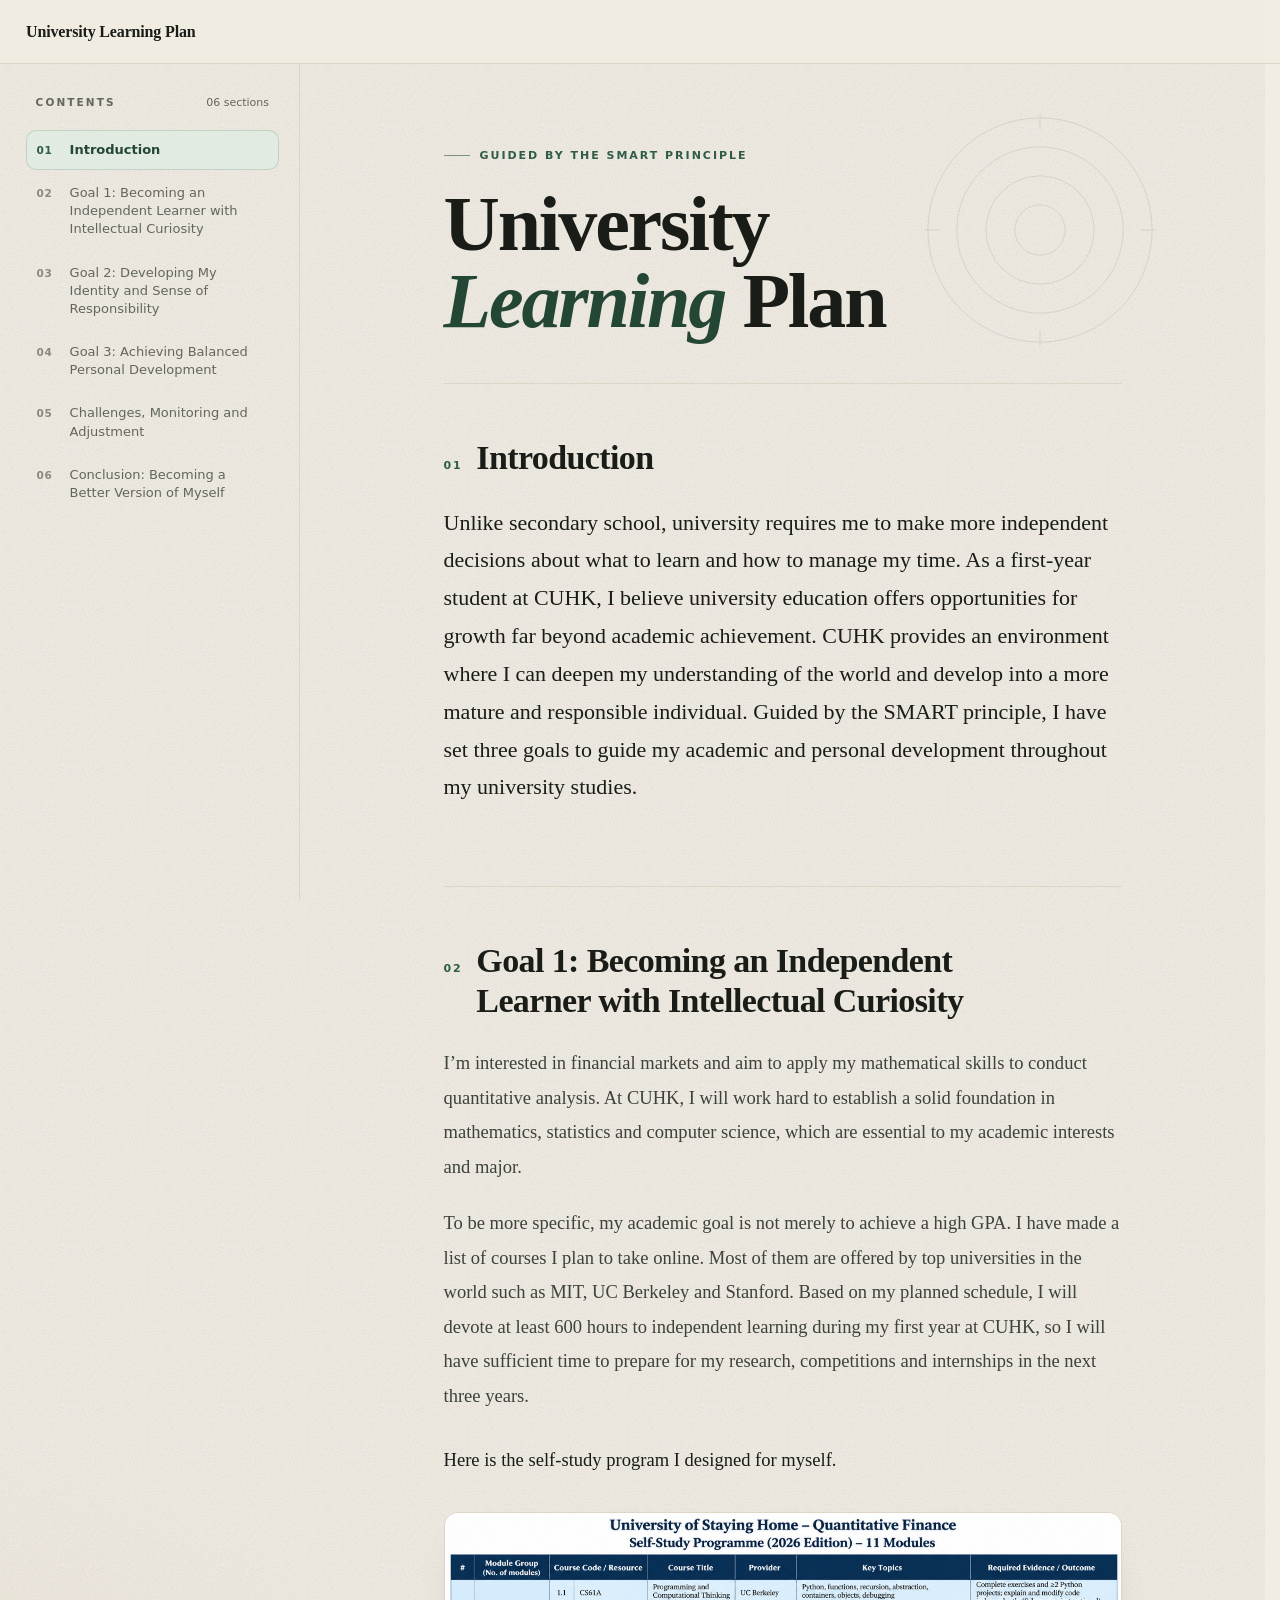
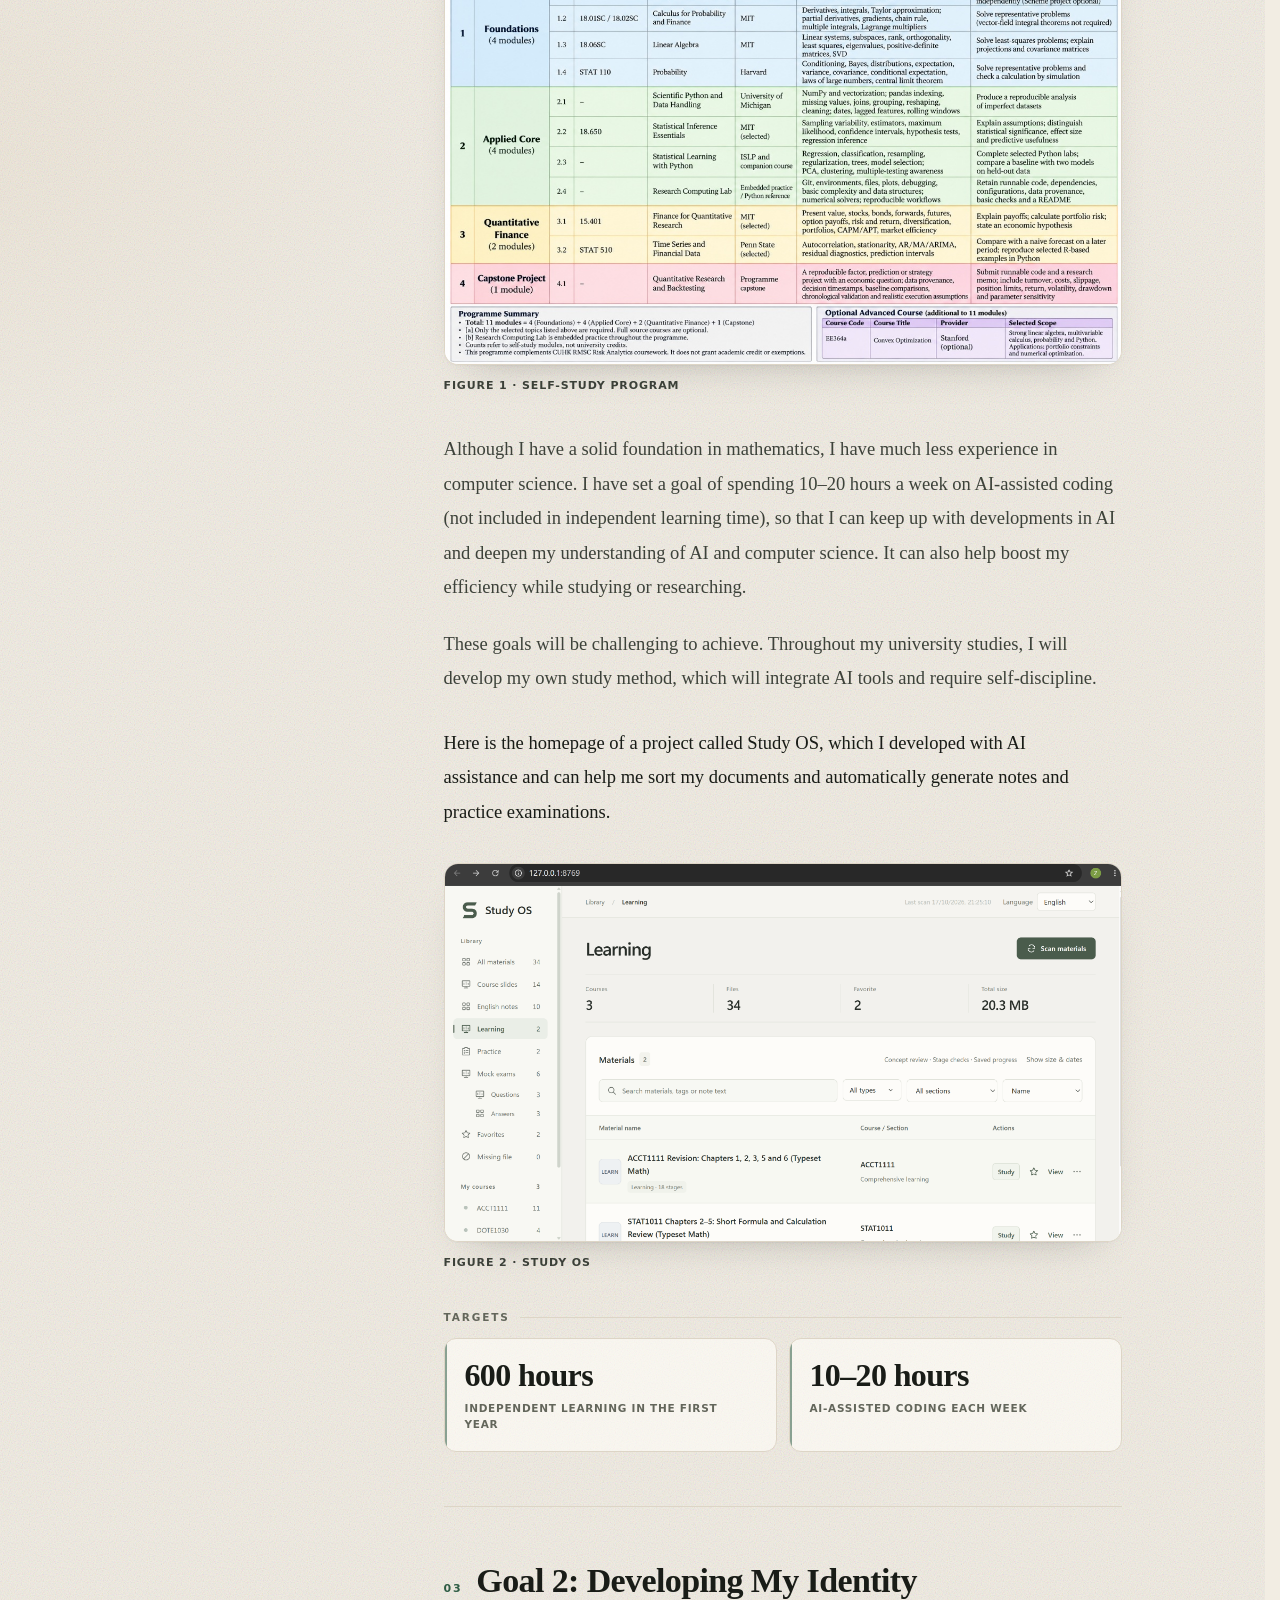
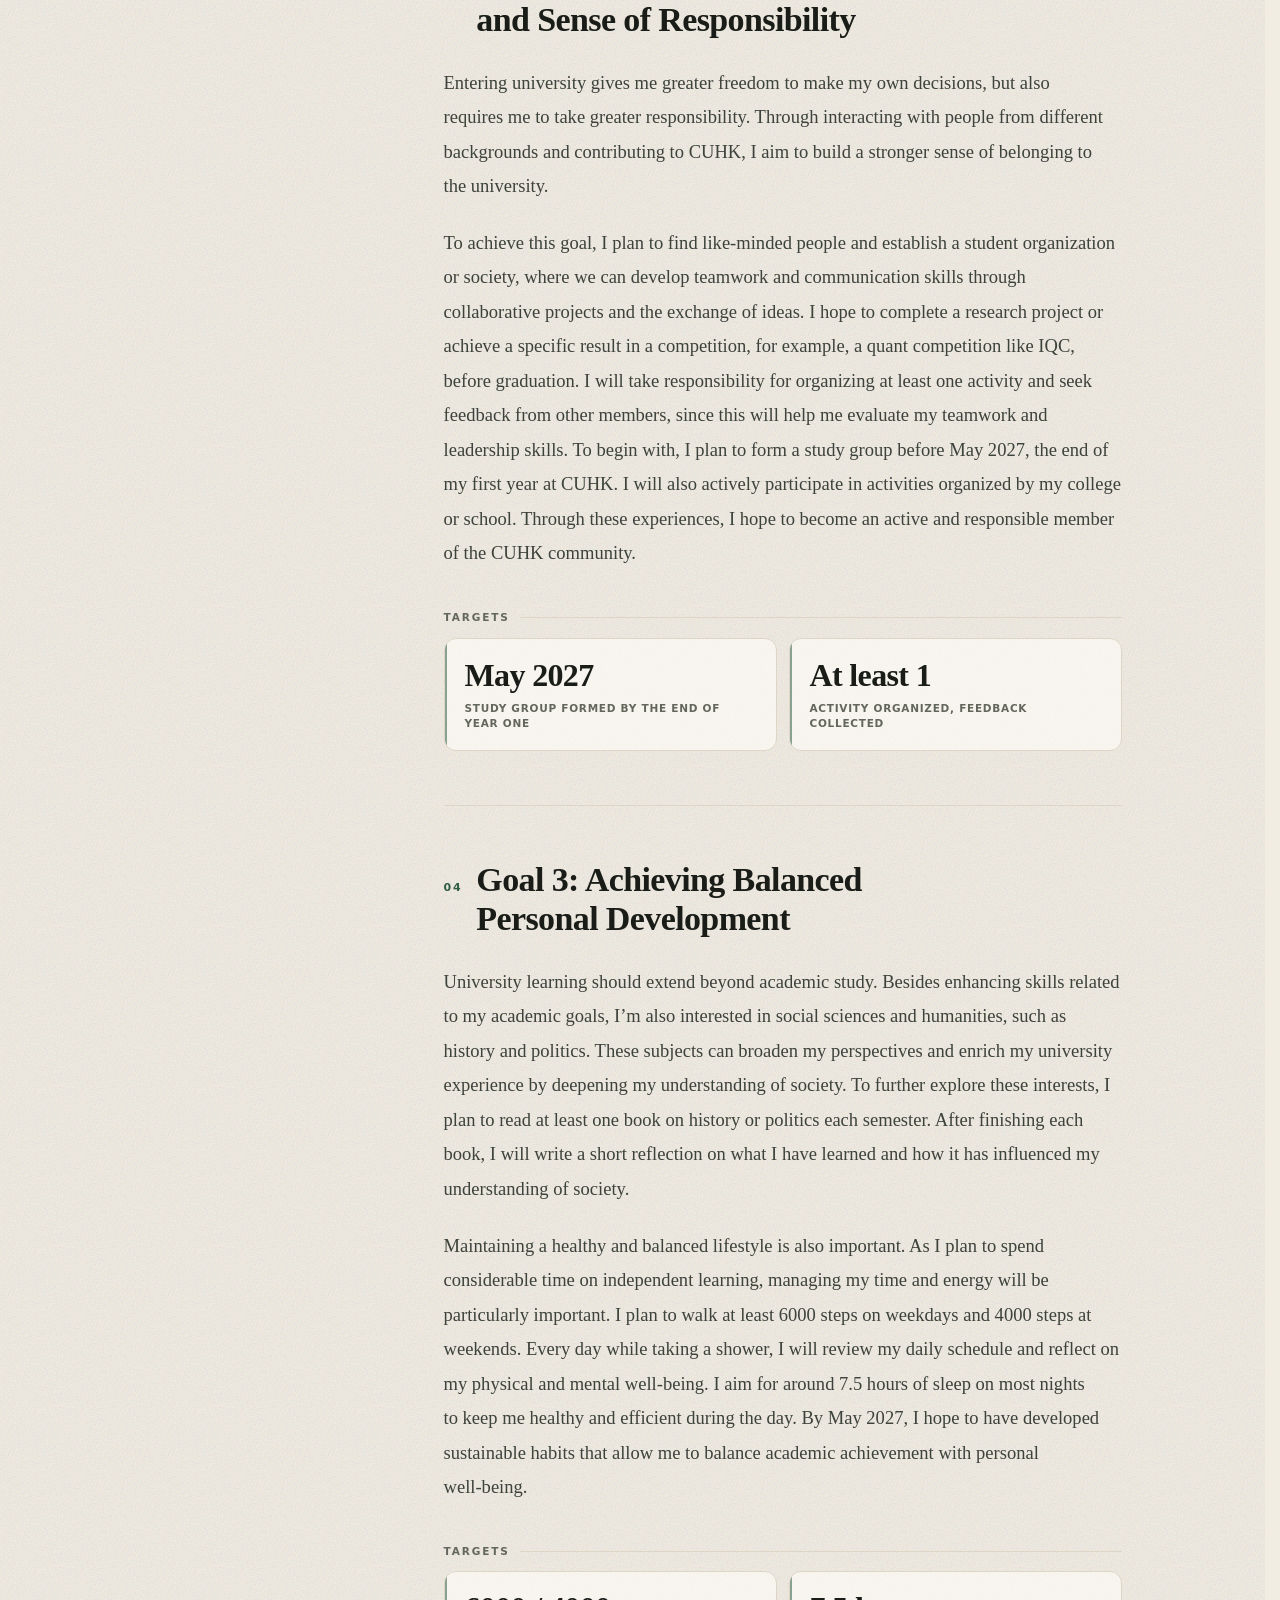
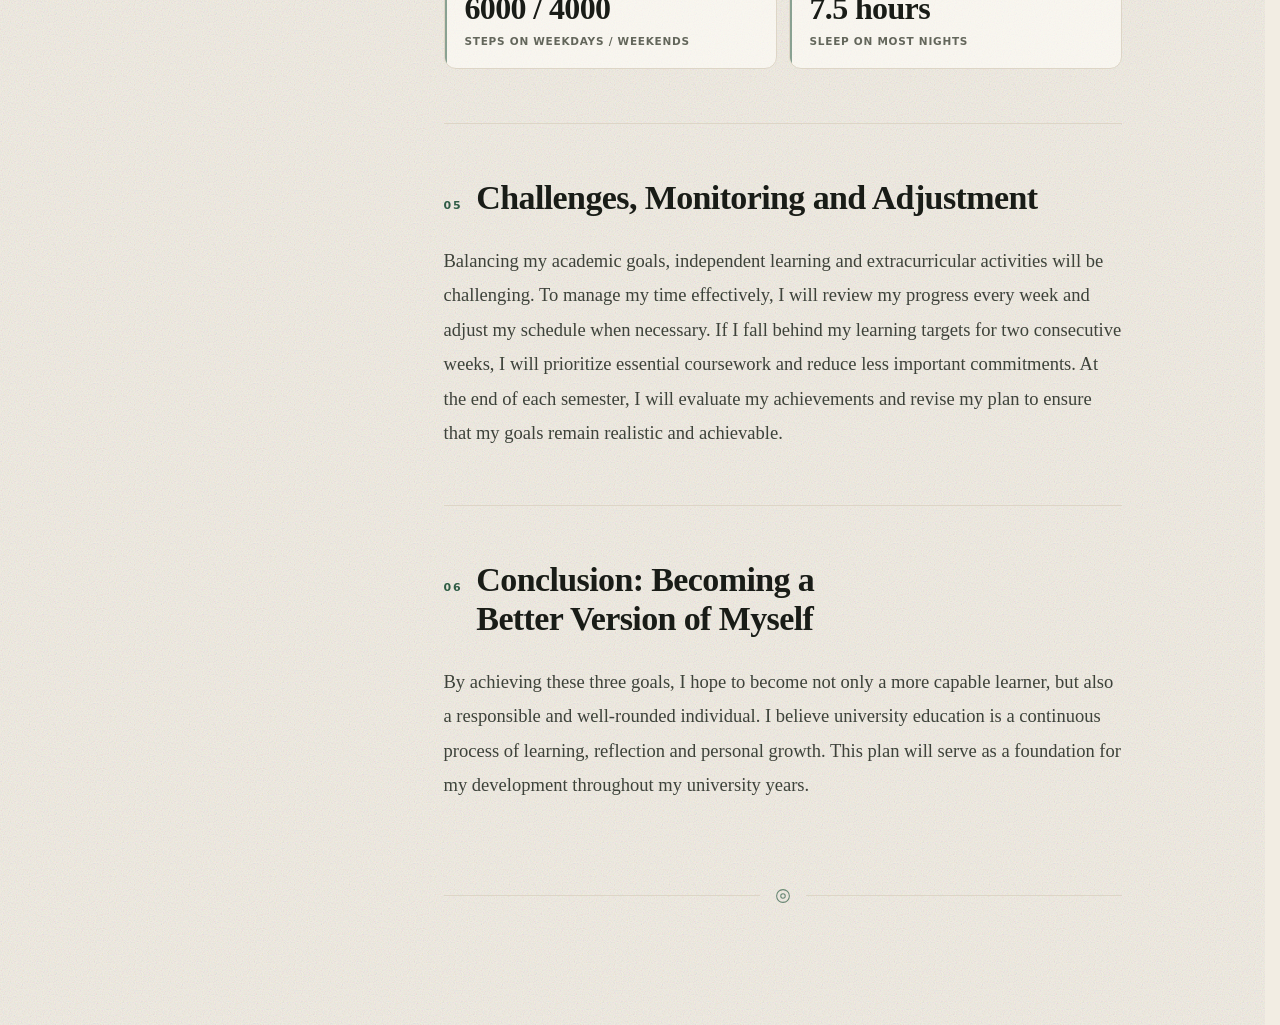
==== commit bf5b23a5: "Add files via upload" ====
--- a/index.html
+++ b/index.html
@@ -20,7 +20,6 @@
     </button>
 
     <a class="brand" href="#top" aria-label="University Learning Plan, back to top">
-      <span class="brand-mark" aria-hidden="true">UL</span>
       <span class="brand-text">University Learning Plan</span>
     </a>
   </header>
@@ -55,15 +54,6 @@
         <header class="hero" id="top">
           <p class="kicker">Guided by the SMART principle</p>
           <h1>University <em>Learning</em> Plan</h1>
-          <div class="hero-meta">
-            <span>CUHK</span>
-            <span class="dot" aria-hidden="true"></span>
-            <span>First year</span>
-            <span class="dot" aria-hidden="true"></span>
-            <span>Three goals</span>
-            <span class="dot" aria-hidden="true"></span>
-            <span data-readtime>6 min read</span>
-          </div>
           <div class="hero-orbit" aria-hidden="true">
             <svg viewBox="0 0 240 240">
               <circle cx="120" cy="120" r="116"/>
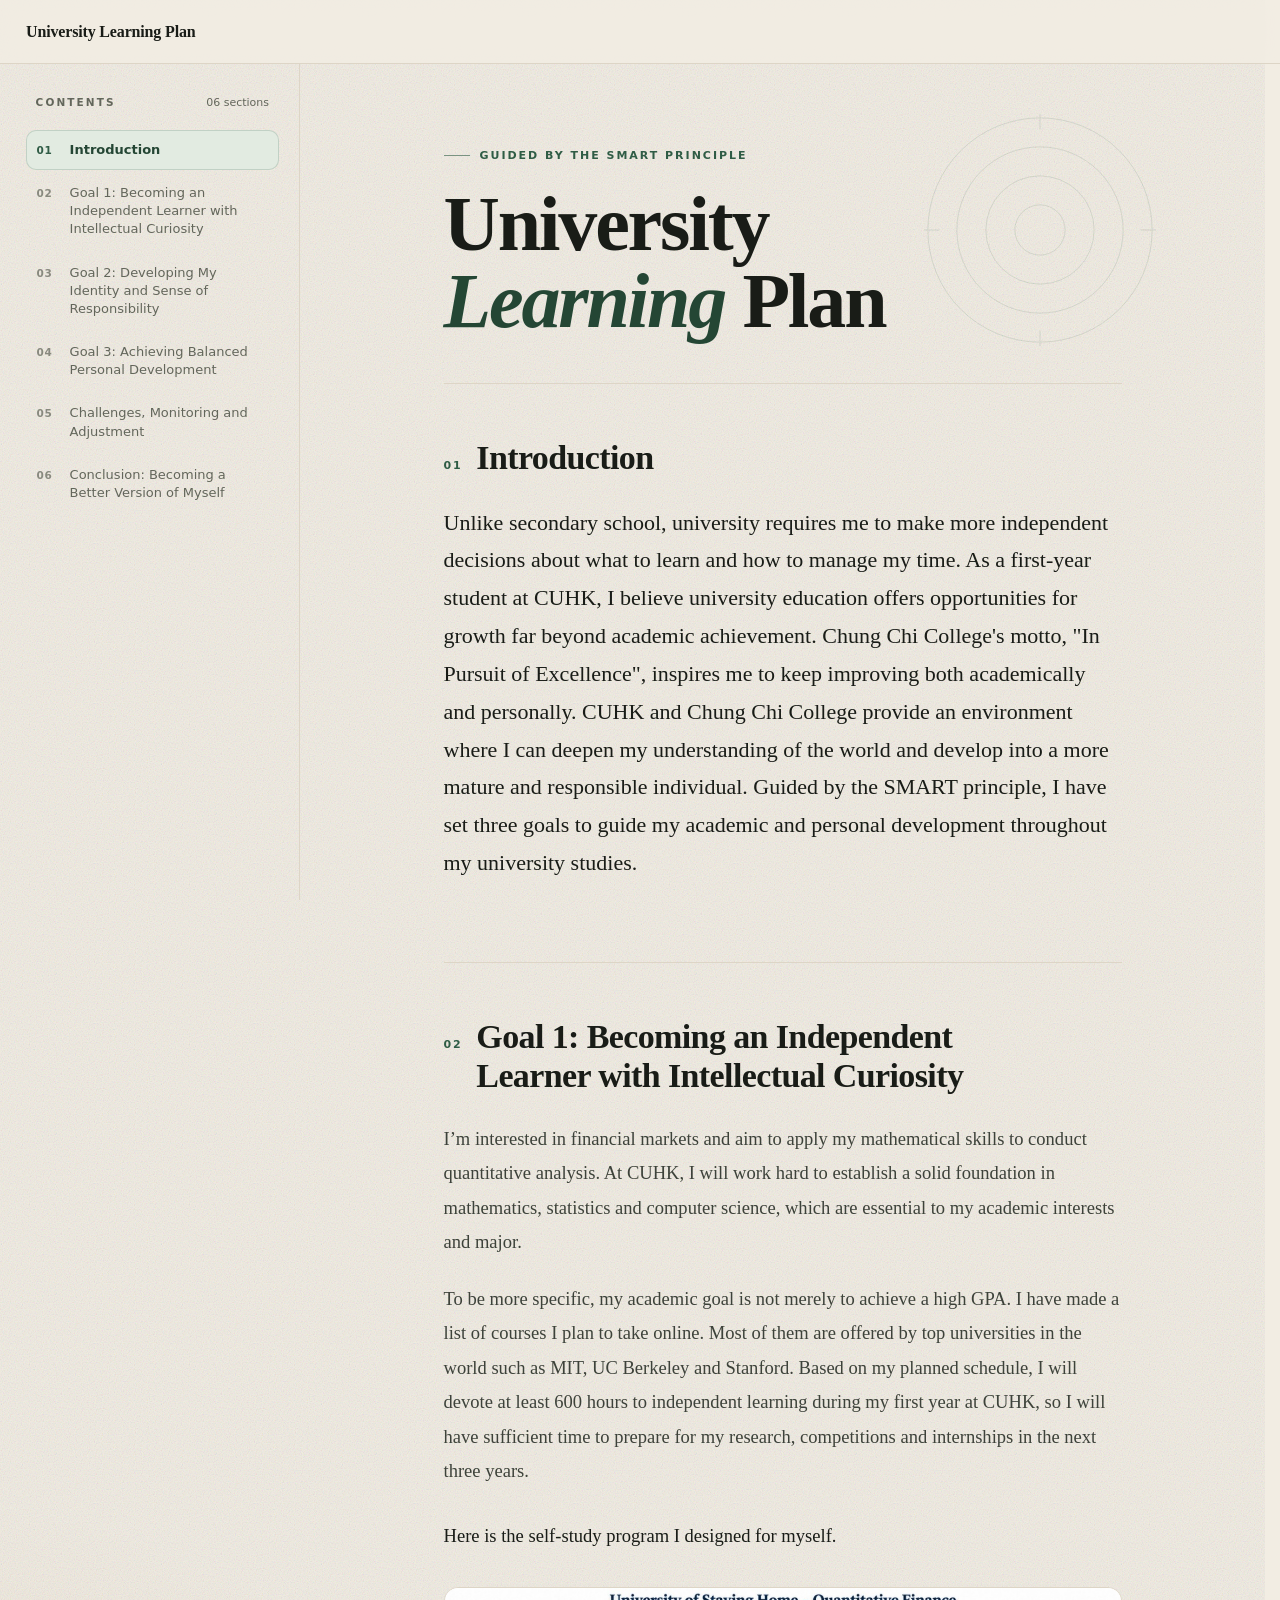
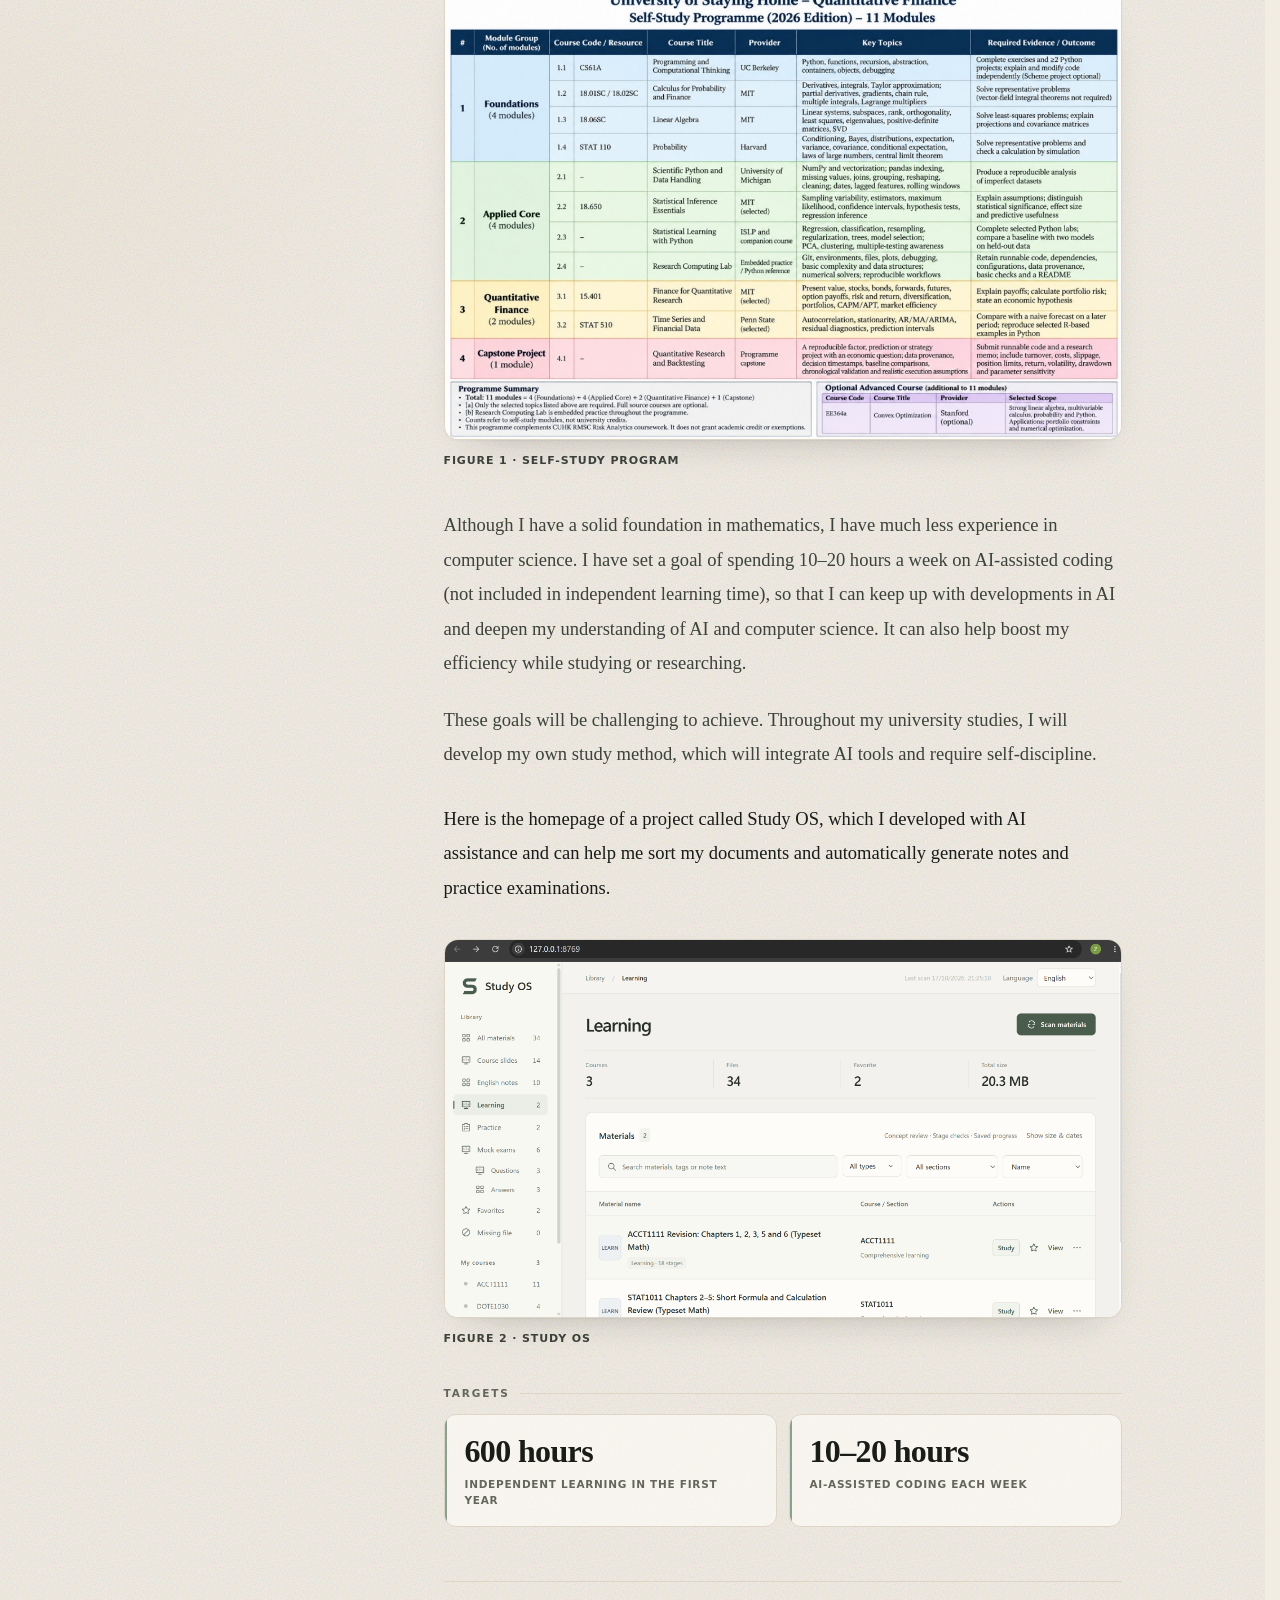
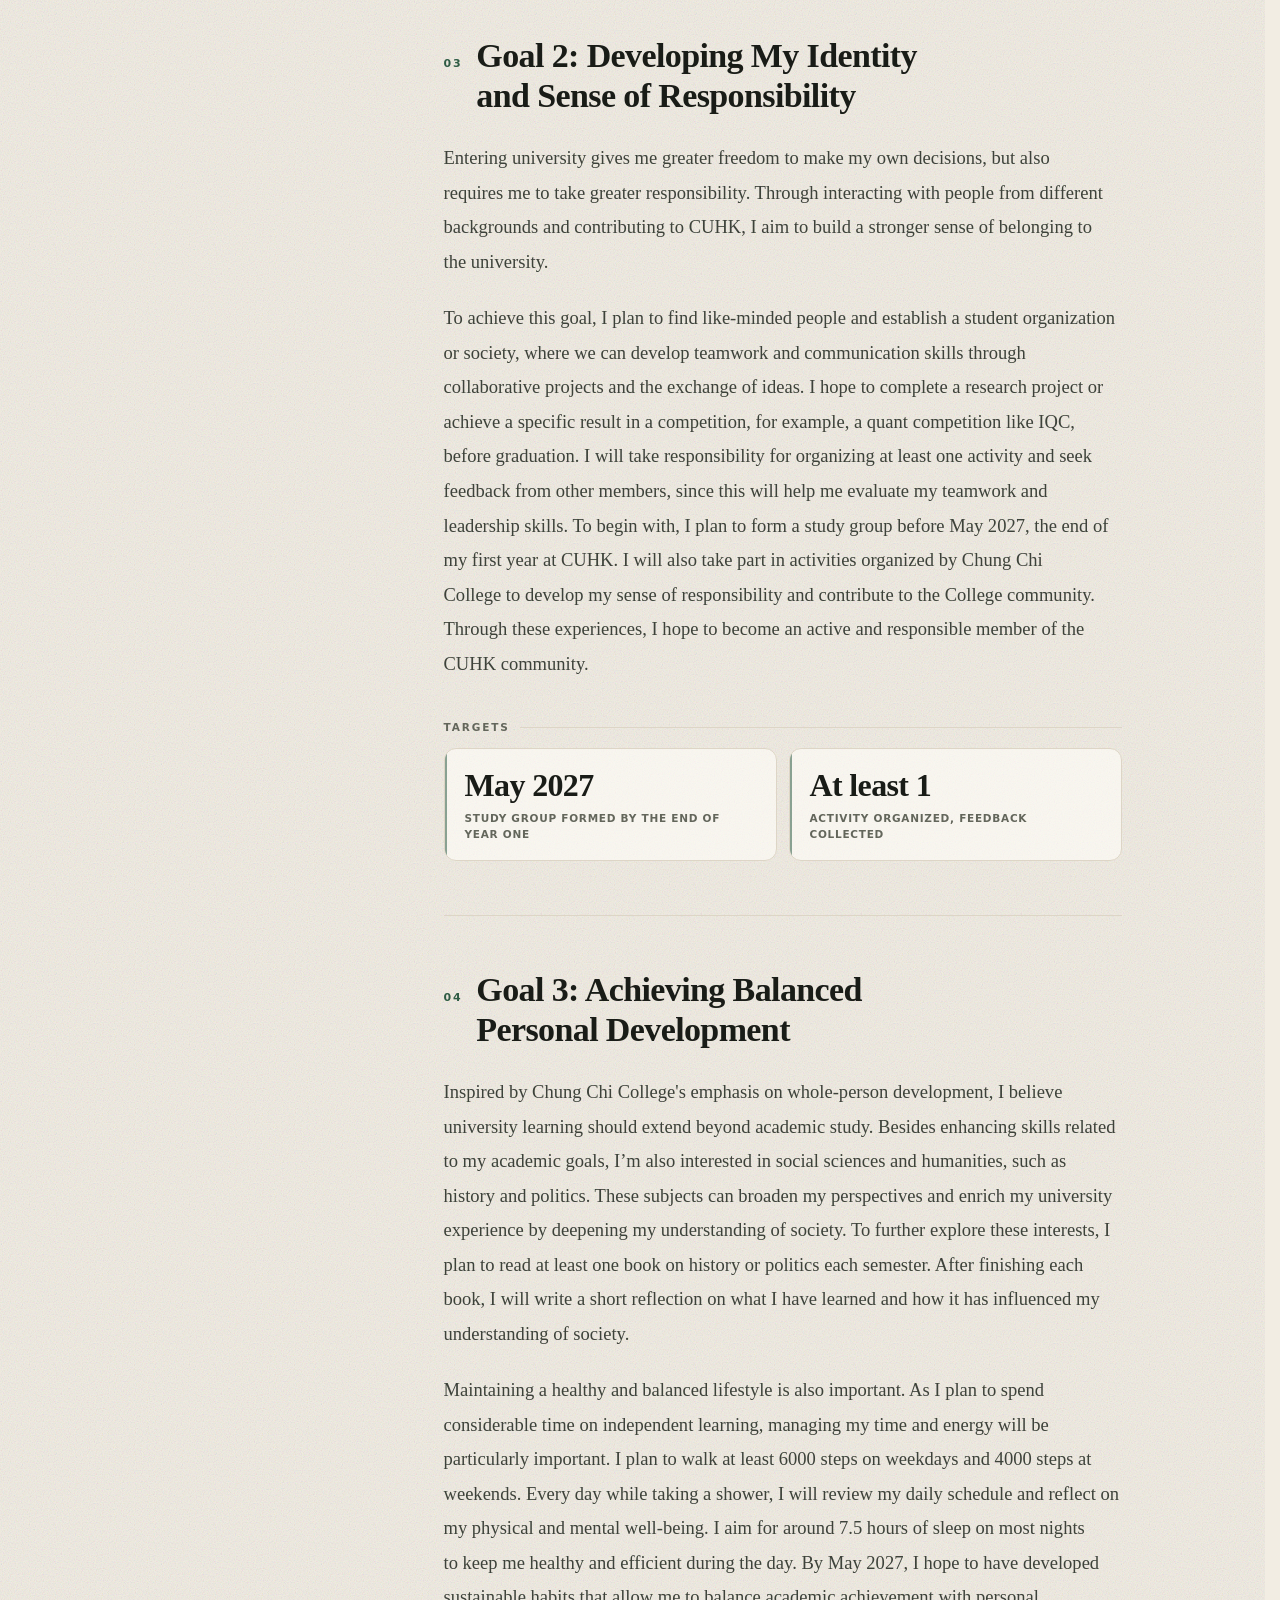
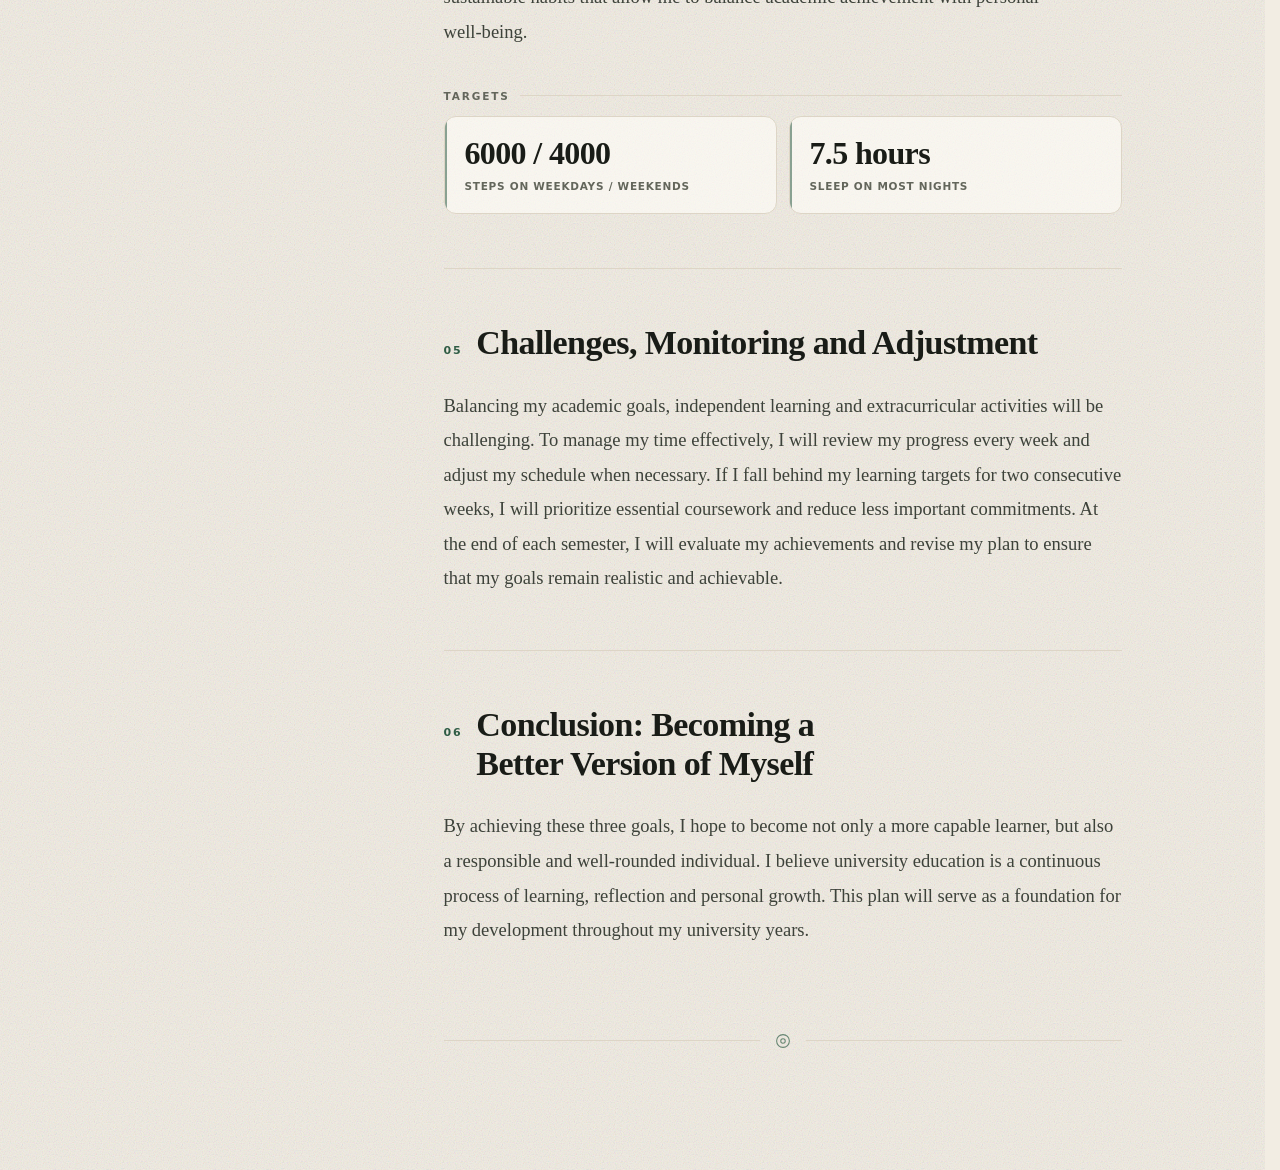
==== commit 9a9ac780: "Add files via upload" ====
--- a/index.html
+++ b/index.html
@@ -70,7 +70,7 @@
             <span class="num" aria-hidden="true">01</span>
             <h2 id="introduction-title">Introduction</h2>
           </div>
-          <p class="lede">Unlike secondary school, university requires me to make more independent decisions about what to learn and how to manage my time. As a first-year student at CUHK, I believe university education offers opportunities for growth far beyond academic achievement. CUHK provides an environment where I can deepen my understanding of the world and develop into a more mature and responsible individual. Guided by the SMART principle, I have set three goals to guide my academic and personal development throughout my university studies.</p>
+          <p class="lede">Unlike secondary school, university requires me to make more independent decisions about what to learn and how to manage my time. As a first-year student at CUHK, I believe university education offers opportunities for growth far beyond academic achievement. Chung Chi College's motto, "In Pursuit of Excellence", inspires me to keep improving both academically and personally. CUHK and Chung Chi College provide an environment where I can deepen my understanding of the world and develop into a more mature and responsible individual. Guided by the SMART principle, I have set three goals to guide my academic and personal development throughout my university studies.</p>
         </section>
 
         <section class="section" id="goal-1" aria-labelledby="goal-1-title">
@@ -83,7 +83,7 @@
           <p class="lead-in">Here is the self-study program I designed for myself.</p>
           <figure class="figure">
             <button class="figure-zoom" type="button" data-src="assets/figure-1.jpg" data-title="Figure 1 · Self-study program" aria-label="Open Figure 1 · Self-study program in the figure viewer">
-              <img src="assets/figure-1.jpg" alt="Self-study program table listing eleven modules across foundations, applied core, quantitative finance and a capstone project, with course codes, providers, key topics and required evidence." width="1270" height="847" decoding="async">
+              <img src="assets/figure-1.jpg" alt="Self-study program table listing eleven modules across foundations, applied core, quantitative finance and a capstone project, with course codes, providers, key topics and required evidence." width="1199" height="800" decoding="async">
               <span class="zoom-chip"><svg viewBox="0 0 24 24" fill="none" stroke="currentColor" stroke-width="1.8" stroke-linecap="round" aria-hidden="true"><circle cx="10.5" cy="10.5" r="5.5"/><path d="m15 15 4.5 4.5M10.5 8v5M8 10.5h5"/></svg>Zoom</span>
             </button>
             <figcaption><span class="cap-label">Figure 1 · Self-study program</span></figcaption>
@@ -119,7 +119,7 @@
             <h2 id="goal-2-title">Goal 2: Developing My Identity and Sense of Responsibility</h2>
           </div>
           <p>Entering university gives me greater freedom to make my own decisions, but also requires me to take greater responsibility. Through interacting with people from different backgrounds and contributing to CUHK, I aim to build a stronger sense of belonging to the university.</p>
-          <p>To achieve this goal, I plan to find like-minded people and establish a student organization or society, where we can develop teamwork and communication skills through collaborative projects and the exchange of ideas. I hope to complete a research project or achieve a specific result in a competition, for example, a quant competition like IQC, before graduation. I will take responsibility for organizing at least one activity and seek feedback from other members, since this will help me evaluate my teamwork and leadership skills. To begin with, I plan to form a study group before May 2027, the end of my first year at CUHK. I will also actively participate in activities organized by my college or school. Through these experiences, I hope to become an active and responsible member of the CUHK community.</p>
+          <p>To achieve this goal, I plan to find like-minded people and establish a student organization or society, where we can develop teamwork and communication skills through collaborative projects and the exchange of ideas. I hope to complete a research project or achieve a specific result in a competition, for example, a quant competition like IQC, before graduation. I will take responsibility for organizing at least one activity and seek feedback from other members, since this will help me evaluate my teamwork and leadership skills. To begin with, I plan to form a study group before May 2027, the end of my first year at CUHK. I will also take part in activities organized by Chung Chi College to develop my sense of responsibility and contribute to the College community. Through these experiences, I hope to become an active and responsible member of the CUHK community.</p>
           <div class="targets">
             <div class="targets-label">Targets</div>
             <div class="target-grid">
@@ -140,7 +140,7 @@
             <span class="num" aria-hidden="true">04</span>
             <h2 id="goal-3-title">Goal 3: Achieving Balanced Personal Development</h2>
           </div>
-          <p>University learning should extend beyond academic study. Besides enhancing skills related to my academic goals, I’m also interested in social sciences and humanities, such as history and politics. These subjects can broaden my perspectives and enrich my university experience by deepening my understanding of society. To further explore these interests, I plan to read at least one book on history or politics each semester. After finishing each book, I will write a short reflection on what I have learned and how it has influenced my understanding of society.</p>
+          <p>Inspired by Chung Chi College's emphasis on whole-person development, I believe university learning should extend beyond academic study. Besides enhancing skills related to my academic goals, I’m also interested in social sciences and humanities, such as history and politics. These subjects can broaden my perspectives and enrich my university experience by deepening my understanding of society. To further explore these interests, I plan to read at least one book on history or politics each semester. After finishing each book, I will write a short reflection on what I have learned and how it has influenced my understanding of society.</p>
           <p>Maintaining a healthy and balanced lifestyle is also important. As I plan to spend considerable time on independent learning, managing my time and energy will be particularly important. I plan to walk at least 6000 steps on weekdays and 4000 steps at weekends. Every day while taking a shower, I will review my daily schedule and reflect on my physical and mental well-being. I aim for around 7.5 hours of sleep on most nights to keep me healthy and efficient during the day. By May 2027, I hope to have developed sustainable habits that allow me to balance academic achievement with personal well-being.</p>
           <div class="targets">
             <div class="targets-label">Targets</div>
--- a/assets/styles.css
+++ b/assets/styles.css
@@ -1,4 +1,4 @@
-﻿/* ==========================================================================
+/* ==========================================================================
    University Learning Plan 鈥?interactive edition
    A quiet editorial reading room for a first-year CUHK learning plan.
    ========================================================================== */
@@ -136,25 +136,8 @@
 .brand {
   display: inline-flex;
   align-items: center;
-  gap: 11px;
   text-decoration: none;
   min-width: 0;
-}
-
-.brand-mark {
-  display: grid;
-  place-items: center;
-  width: 32px;
-  height: 32px;
-  flex: 0 0 32px;
-  border: 1px solid var(--line-strong);
-  border-radius: 9px;
-  background: var(--accent-soft);
-  color: var(--accent-ink);
-  font-family: var(--serif);
-  font-size: 13px;
-  font-weight: 700;
-  letter-spacing: 0.04em;
 }
 
 .brand-text {
@@ -345,27 +328,6 @@
 .hero h1 em {
   font-style: italic;
   color: var(--accent-ink);
-}
-
-.hero-meta {
-  display: flex;
-  flex-wrap: wrap;
-  align-items: center;
-  gap: 10px 14px;
-  margin-top: 30px;
-  font-family: var(--sans);
-  font-size: 11px;
-  font-weight: 600;
-  letter-spacing: 0.1em;
-  text-transform: uppercase;
-  color: var(--muted);
-}
-
-.hero-meta .dot {
-  width: 3px;
-  height: 3px;
-  border-radius: 50%;
-  background: var(--line-strong);
 }
 
 .hero-orbit {
@@ -878,21 +840,18 @@
 }
 
 @media (min-width: 1025px) {
-  .nav-scrim { display: none; }
+  .nav-scrim { display: none; }
 }
 
 @media (max-width: 720px) {
   :root { --header-h: 58px; }
 
-  .brand-mark { width: 30px; height: 30px; flex-basis: 30px; }
-
   .article {
     padding: 30px 20px 90px;
   }
 
   .hero { padding-top: 8px; padding-bottom: 32px; }
   .hero h1 { margin-top: 16px; }
-  .hero-meta { margin-top: 22px; font-size: 10px; letter-spacing: 0.08em; gap: 8px 10px; }
 
   .hero-orbit { display: none; }
 
@@ -910,7 +869,7 @@
   .to-top { right: 14px; bottom: 14px; width: 40px; height: 40px; }
 
   .lb-title { max-width: 40vw; }
-  .lb-foot { font-size: 10px; }
+  .lb-foot { font-size: 10px; }
 }
 
 @media (max-width: 400px) {
@@ -1007,11 +966,6 @@
 
   .hero h1 em { color: var(--accent-ink); }
 
-  .hero-meta {
-    margin-top: 14pt;
-    color: var(--muted);
-  }
-
   .section {
     padding: 18pt 0;
     border-bottom: 1px solid var(--line);
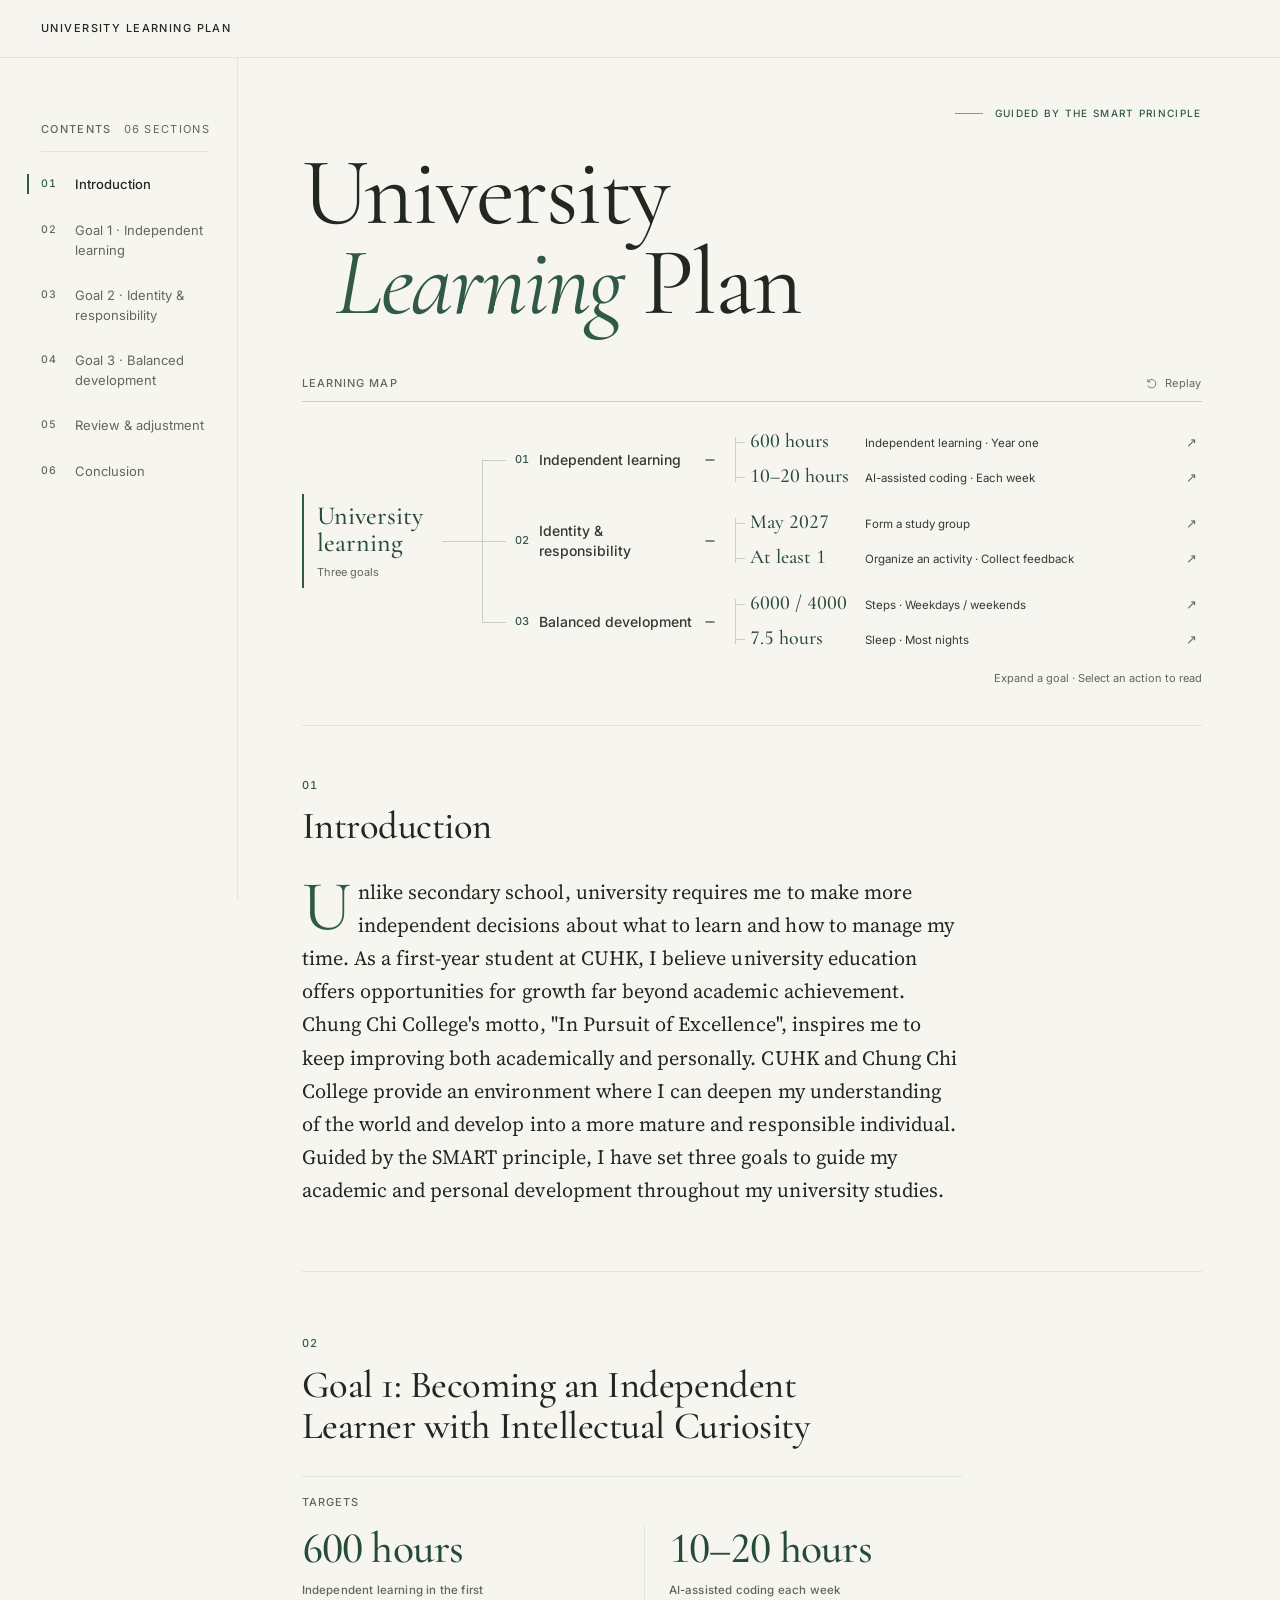
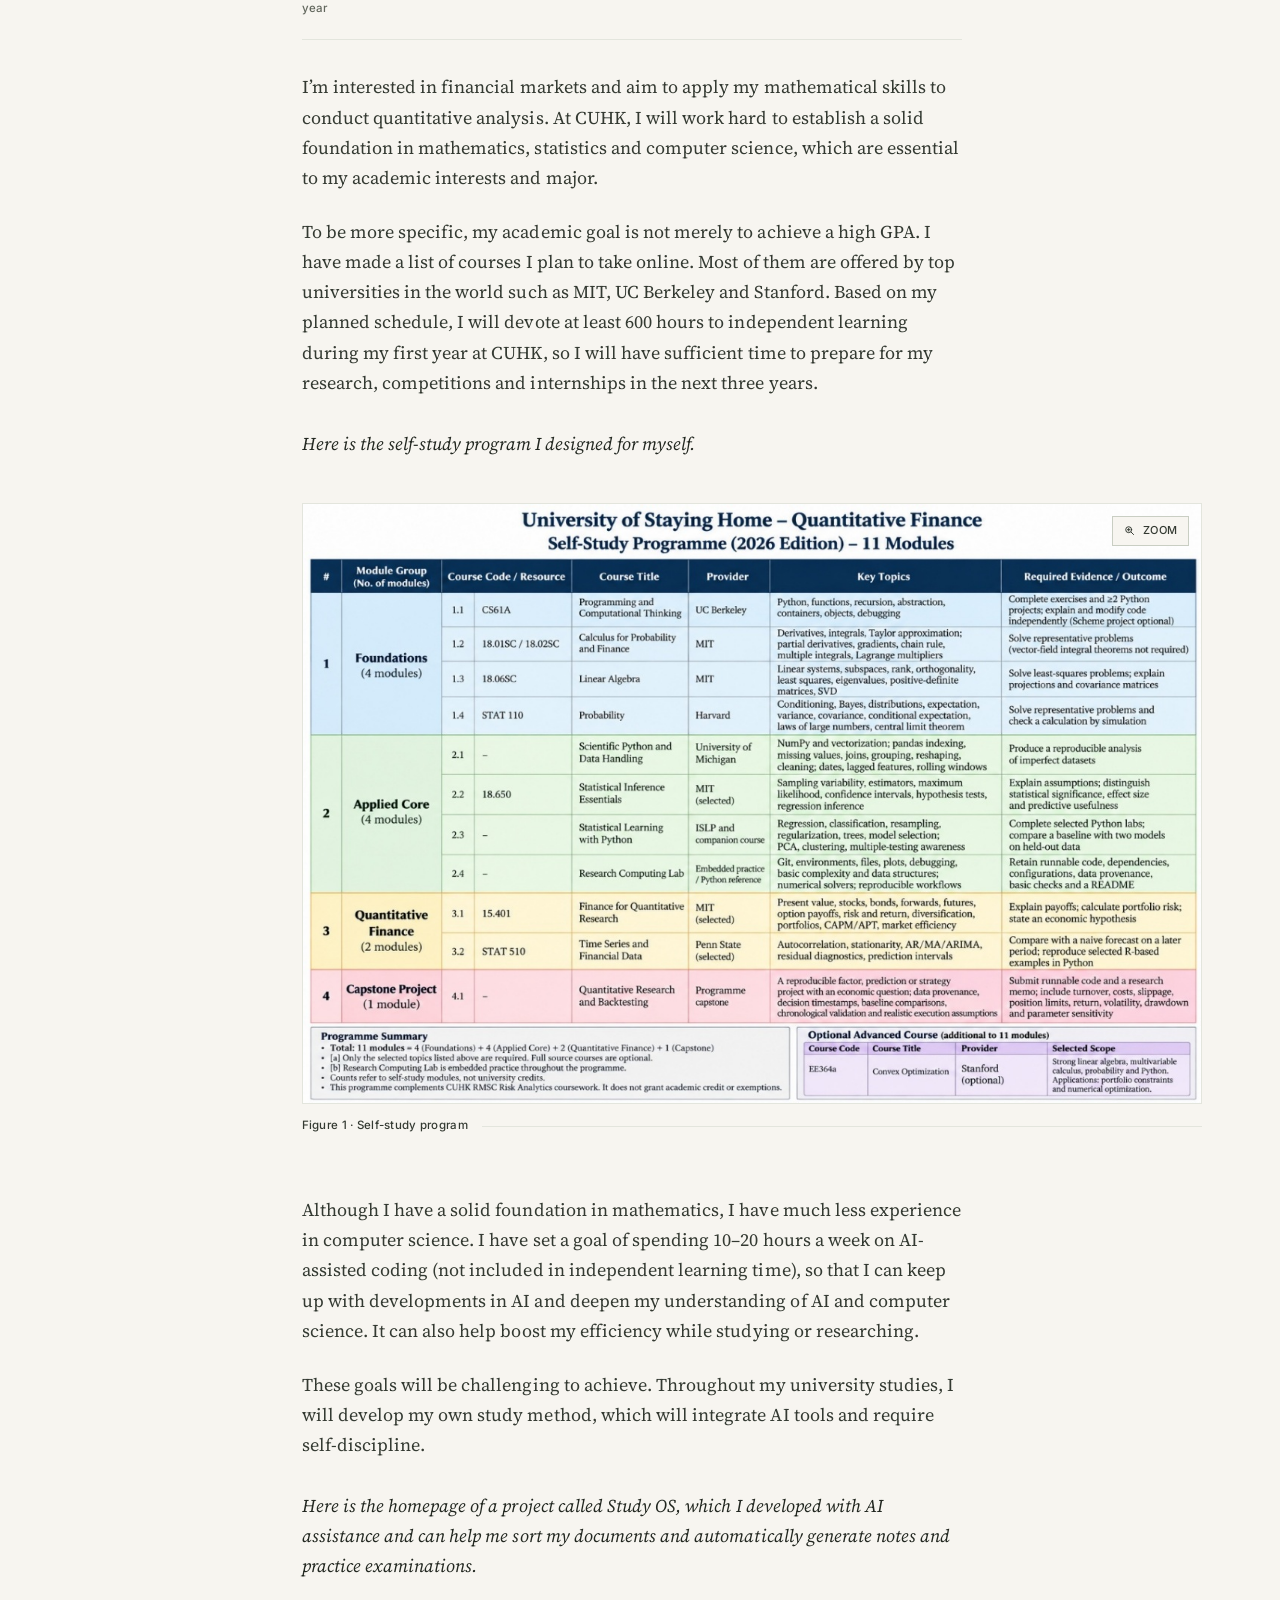
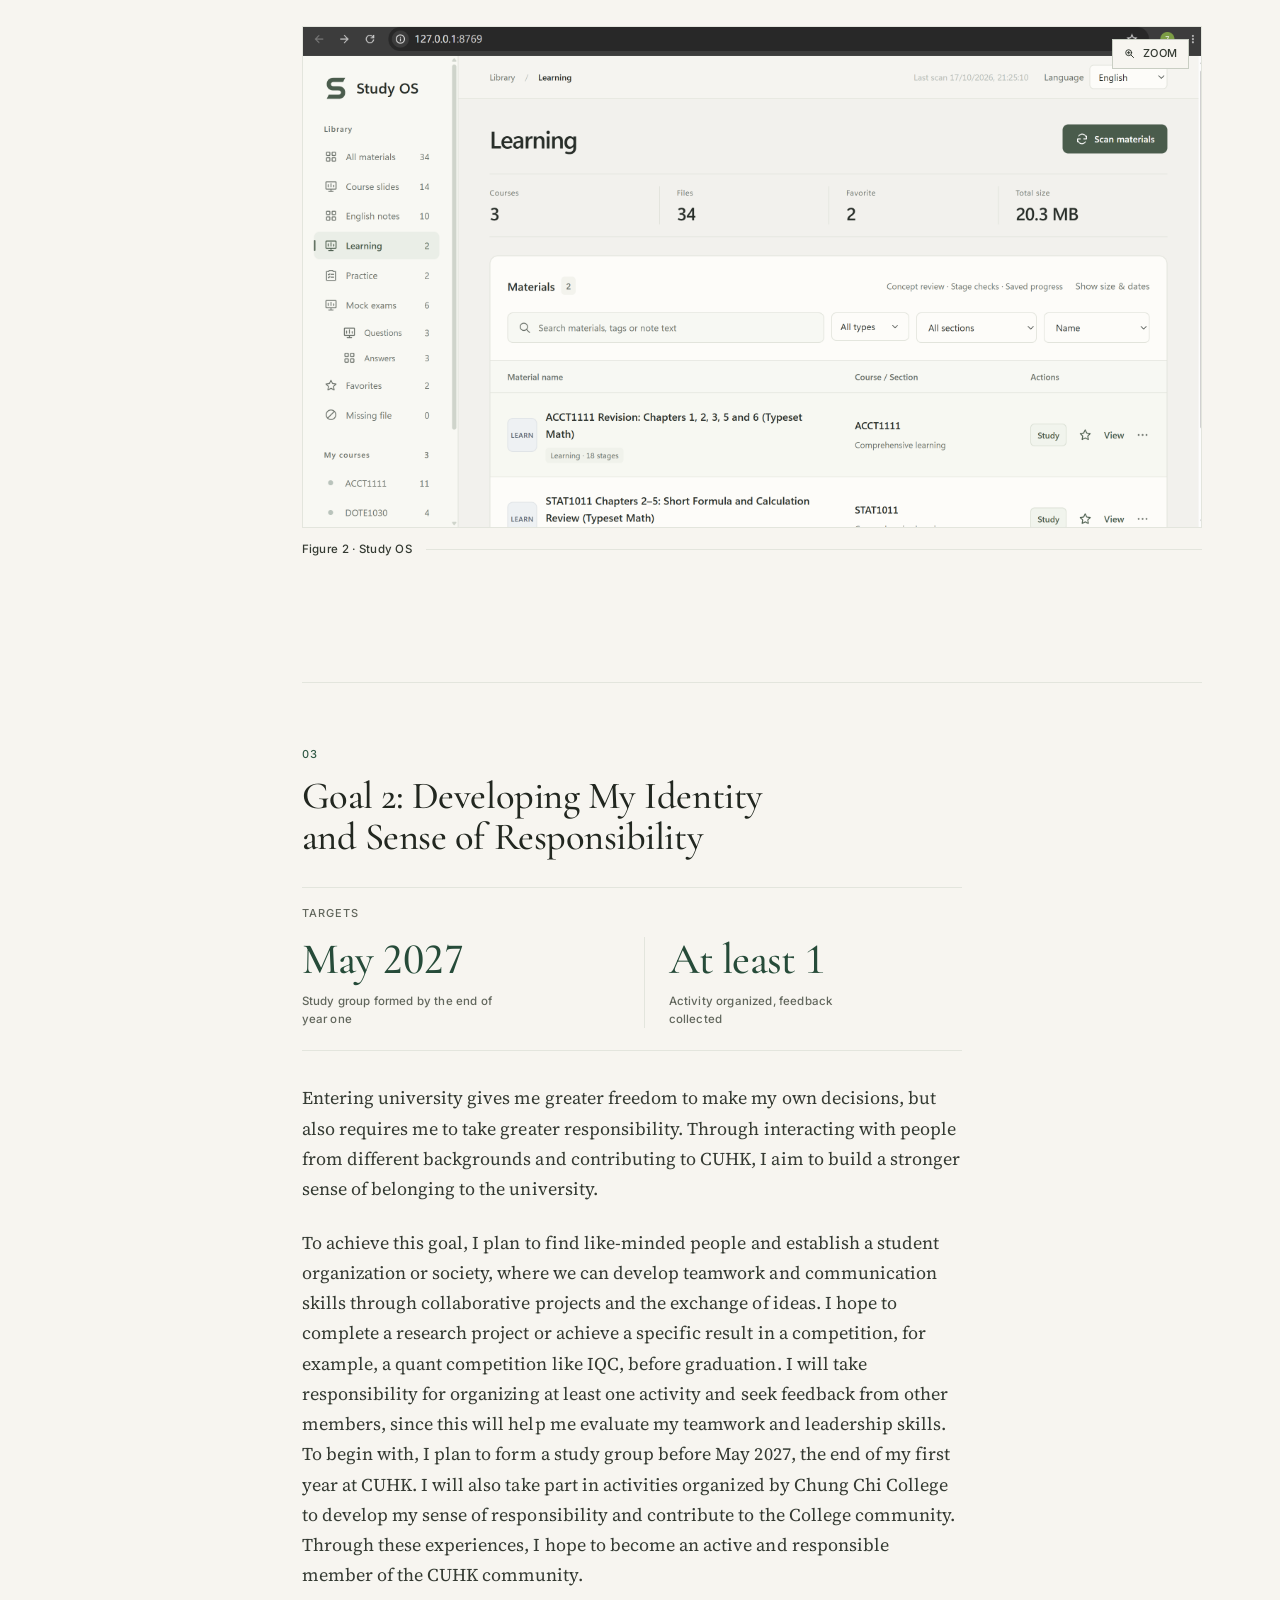
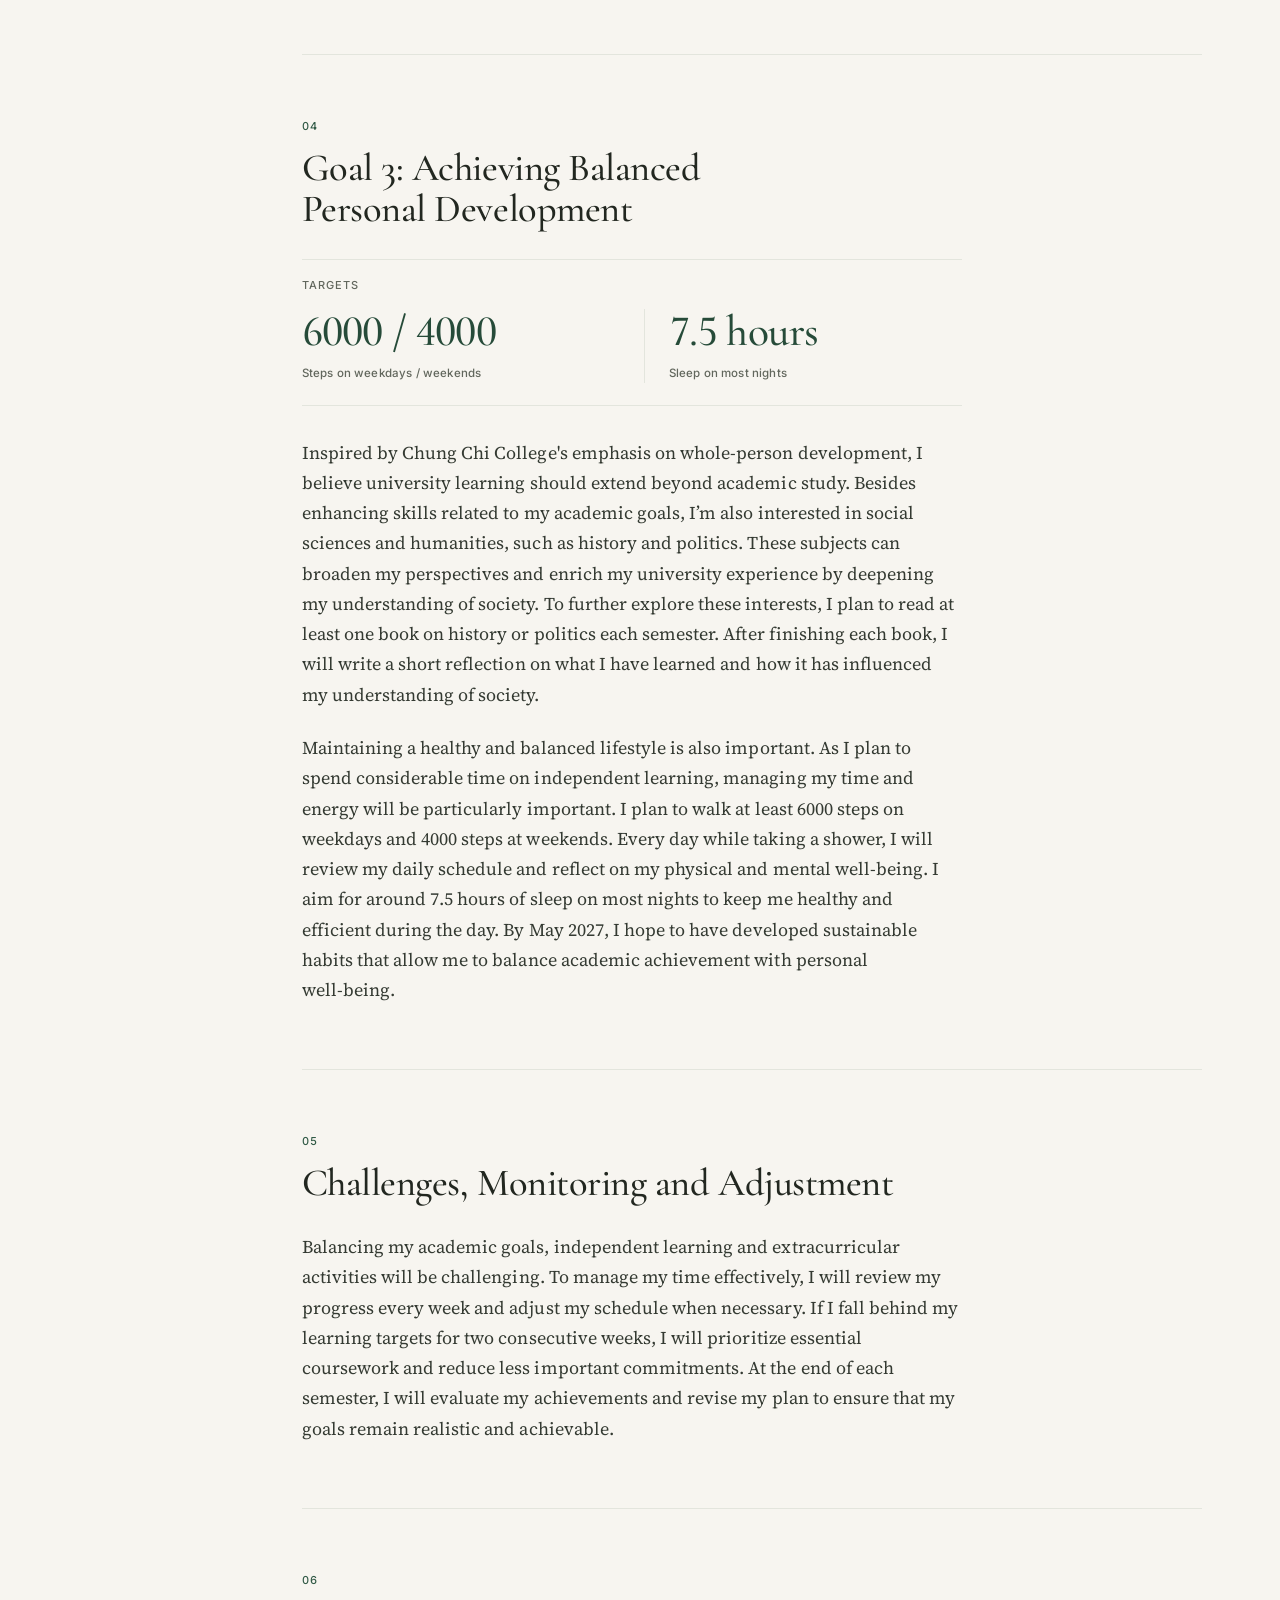
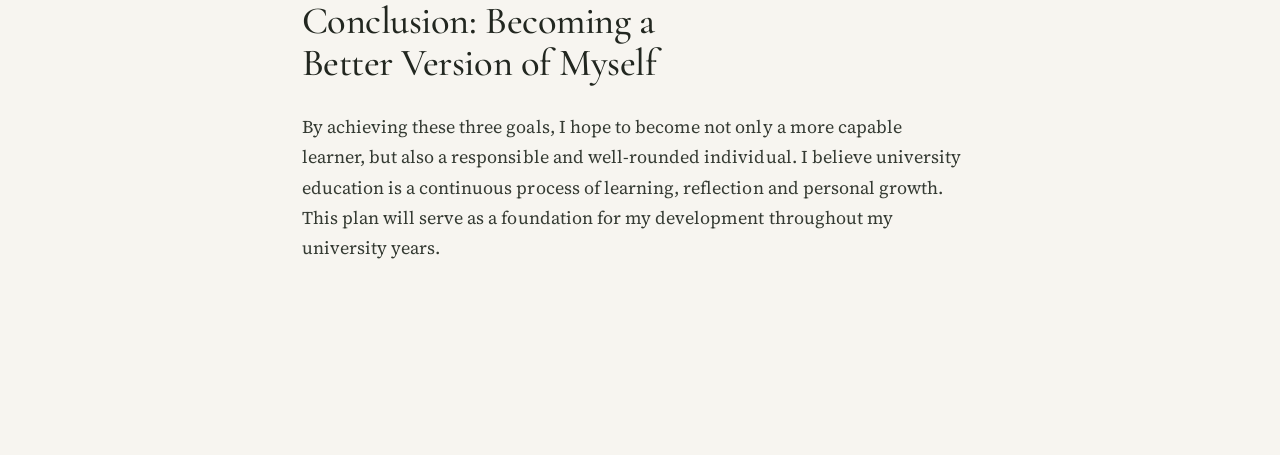
==== commit 401d6cb0: "Add files via upload" ====
--- a/index.html
+++ b/index.html
@@ -6,7 +6,27 @@
   <title>University Learning Plan — Interactive Edition</title>
   <meta name="description" content="An interactive reading of a first-year CUHK university learning plan, guided by the SMART principle.">
   <link rel="icon" href="assets/favicon.svg" type="image/svg+xml">
+  <script>
+    // File URLs cannot use font preloads (CORS), but the fonts still load via CSS.
+    if (location.protocol !== "file:") {
+      [
+        "assets/fonts/cormorant-garamond-normal.woff2",
+        "assets/fonts/cormorant-garamond-italic.woff2",
+        "assets/fonts/source-serif-4-normal.woff2",
+        "assets/fonts/inter-normal.woff2"
+      ].forEach((href) => {
+        const preload = document.createElement("link");
+        preload.rel = "preload";
+        preload.as = "font";
+        preload.type = "font/woff2";
+        preload.href = href;
+        preload.crossOrigin = "anonymous";
+        document.head.append(preload);
+      });
+    }
+  </script>
   <link rel="stylesheet" href="assets/styles.css">
+  <link rel="stylesheet" href="assets/mindmap.css">
   <script src="assets/app.js" defer></script>
 </head>
 <body>
@@ -24,7 +44,7 @@
     </a>
   </header>
 
-  <div class="nav-scrim" id="navScrim"></div>
+  <div class="nav-scrim" id="navScrim" aria-hidden="true"></div>
 
   <div class="layout">
     <aside class="sidebar" id="sidebar" aria-label="Contents">
@@ -40,11 +60,11 @@
       <nav aria-label="Sections">
         <ol class="nav">
           <li><a href="#introduction"><span class="i">01</span><span>Introduction</span></a></li>
-          <li><a href="#goal-1"><span class="i">02</span><span>Goal 1: Becoming an Independent Learner with Intellectual Curiosity</span></a></li>
-          <li><a href="#goal-2"><span class="i">03</span><span>Goal 2: Developing My Identity and Sense of Responsibility</span></a></li>
-          <li><a href="#goal-3"><span class="i">04</span><span>Goal 3: Achieving Balanced Personal Development</span></a></li>
-          <li><a href="#challenges"><span class="i">05</span><span>Challenges, Monitoring and Adjustment</span></a></li>
-          <li><a href="#conclusion"><span class="i">06</span><span>Conclusion: Becoming a Better Version of Myself</span></a></li>
+          <li><a href="#goal-1"><span class="i">02</span><span>Goal 1 · Independent learning</span></a></li>
+          <li><a href="#goal-2"><span class="i">03</span><span>Goal 2 · Identity &amp; responsibility</span></a></li>
+          <li><a href="#goal-3"><span class="i">04</span><span>Goal 3 · Balanced development</span></a></li>
+          <li><a href="#challenges"><span class="i">05</span><span>Review &amp; adjustment</span></a></li>
+          <li><a href="#conclusion"><span class="i">06</span><span>Conclusion</span></a></li>
         </ol>
       </nav>
     </aside>
@@ -53,16 +73,52 @@
       <article class="article" id="article">
         <header class="hero" id="top">
           <p class="kicker">Guided by the SMART principle</p>
-          <h1>University <em>Learning</em> Plan</h1>
-          <div class="hero-orbit" aria-hidden="true">
-            <svg viewBox="0 0 240 240">
-              <circle cx="120" cy="120" r="116"/>
-              <circle cx="120" cy="120" r="86"/>
-              <circle cx="120" cy="120" r="56"/>
-              <circle cx="120" cy="120" r="26"/>
-              <path d="M120 0v16M120 224v16M0 120h16M224 120h16"/>
-            </svg>
-          </div>
+          <h1 class="hero-title">
+            <span class="line">University</span>
+            <span class="line line--offset"><em>Learning</em> Plan</span>
+          </h1>
+          <nav class="mindmap" aria-label="Learning mind map">
+            <div class="mindmap-heading">
+              <span>Learning map</span>
+              <button class="map-replay" type="button" aria-label="Replay mind map animation" hidden>
+                <svg viewBox="0 0 20 20" fill="none" stroke="currentColor" stroke-width="1.2" aria-hidden="true"><path d="M4 7a6 6 0 1 1-.1 5M4 3v4h4"/></svg>
+                <span>Replay</span>
+              </button>
+            </div>
+            <div class="mindmap-layout">
+              <div class="mindmap-root"><span class="root-title">University learning</span><span class="root-caption">Three goals</span></div>
+              <div class="mindmap-tree">
+                <details class="mindmap-branch" open>
+                  <summary><span class="branch-number">01</span><span class="branch-name">Independent learning</span><svg class="branch-toggle" viewBox="0 0 16 16" fill="none" stroke="currentColor" stroke-width="1.2" aria-hidden="true"><path d="M3 8h10"/><path d="M8 3v10"/></svg></summary>
+                  <div class="branch-panel">
+                  <div class="branch-leaves">
+                    <a href="#goal-1"><span class="leaf-value">600 hours</span><span class="leaf-label">Independent learning · Year one</span><span class="leaf-arrow" aria-hidden="true">↗</span></a>
+                    <a href="#goal-1"><span class="leaf-value">10–20 hours</span><span class="leaf-label">AI-assisted coding · Each week</span><span class="leaf-arrow" aria-hidden="true">↗</span></a>
+                  </div>
+                  </div>
+                </details>
+                <details class="mindmap-branch" open>
+                  <summary><span class="branch-number">02</span><span class="branch-name">Identity &amp; responsibility</span><svg class="branch-toggle" viewBox="0 0 16 16" fill="none" stroke="currentColor" stroke-width="1.2" aria-hidden="true"><path d="M3 8h10"/><path d="M8 3v10"/></svg></summary>
+                  <div class="branch-panel">
+                  <div class="branch-leaves">
+                    <a href="#goal-2"><span class="leaf-value">May 2027</span><span class="leaf-label">Form a study group</span><span class="leaf-arrow" aria-hidden="true">↗</span></a>
+                    <a href="#goal-2"><span class="leaf-value">At least 1</span><span class="leaf-label">Organize an activity · Collect feedback</span><span class="leaf-arrow" aria-hidden="true">↗</span></a>
+                  </div>
+                  </div>
+                </details>
+                <details class="mindmap-branch" open>
+                  <summary><span class="branch-number">03</span><span class="branch-name">Balanced development</span><svg class="branch-toggle" viewBox="0 0 16 16" fill="none" stroke="currentColor" stroke-width="1.2" aria-hidden="true"><path d="M3 8h10"/><path d="M8 3v10"/></svg></summary>
+                  <div class="branch-panel">
+                  <div class="branch-leaves">
+                    <a href="#goal-3"><span class="leaf-value">6000 / 4000</span><span class="leaf-label">Steps · Weekdays / weekends</span><span class="leaf-arrow" aria-hidden="true">↗</span></a>
+                    <a href="#goal-3"><span class="leaf-value">7.5 hours</span><span class="leaf-label">Sleep · Most nights</span><span class="leaf-arrow" aria-hidden="true">↗</span></a>
+                  </div>
+                  </div>
+                </details>
+              </div>
+            </div>
+            <div class="mindmap-hint">Expand a goal · Select an action to read</div>
+          </nav>
         </header>
 
                 <section class="section" id="introduction" aria-labelledby="introduction-title">
@@ -77,6 +133,19 @@
           <div class="section-head">
             <span class="num" aria-hidden="true">02</span>
             <h2 id="goal-1-title">Goal 1: Becoming an Independent Learner with Intellectual Curiosity</h2>
+          </div>
+          <div class="targets">
+            <div class="targets-label">Targets</div>
+            <div class="target-grid">
+            <div class="target">
+              <span class="v">600 hours</span>
+              <span class="l">Independent learning in the first year</span>
+            </div>
+            <div class="target">
+              <span class="v">10–20 hours</span>
+              <span class="l">AI-assisted coding each week</span>
+            </div>
+            </div>
           </div>
           <p>I’m interested in financial markets and aim to apply my mathematical skills to conduct quantitative analysis. At CUHK, I will work hard to establish a solid foundation in mathematics, statistics and computer science, which are essential to my academic interests and major. </p>
           <p>To be more specific, my academic goal is not merely to achieve a high GPA. I have made a list of courses I plan to take online. Most of them are offered by top universities in the world such as MIT, UC Berkeley and Stanford. Based on my planned schedule, I will devote at least 600 hours to independent learning during my first year at CUHK, so I will have sufficient time to prepare for my research, competitions and internships in the next three years.</p>
@@ -98,63 +167,50 @@
             </button>
             <figcaption><span class="cap-label">Figure 2 · Study OS</span></figcaption>
           </figure>
+        </section>
+
+        <section class="section" id="goal-2" aria-labelledby="goal-2-title">
+          <div class="section-head">
+            <span class="num" aria-hidden="true">03</span>
+            <h2 id="goal-2-title">Goal 2: Developing My Identity and Sense of Responsibility</h2>
+          </div>
           <div class="targets">
             <div class="targets-label">Targets</div>
             <div class="target-grid">
             <div class="target">
-              <span class="v">600 hours</span>
-              <span class="l">Independent learning in the first year</span>
-            </div>
-            <div class="target">
-              <span class="v">10–20 hours</span>
-              <span class="l">AI-assisted coding each week</span>
-            </div>
-            </div>
-          </div>
-        </section>
-
-        <section class="section" id="goal-2" aria-labelledby="goal-2-title">
-          <div class="section-head">
-            <span class="num" aria-hidden="true">03</span>
-            <h2 id="goal-2-title">Goal 2: Developing My Identity and Sense of Responsibility</h2>
+              <span class="v">May 2027</span>
+              <span class="l">Study group formed by the end of year one</span>
+            </div>
+            <div class="target">
+              <span class="v">At least 1</span>
+              <span class="l">Activity organized, feedback collected</span>
+            </div>
+            </div>
           </div>
           <p>Entering university gives me greater freedom to make my own decisions, but also requires me to take greater responsibility. Through interacting with people from different backgrounds and contributing to CUHK, I aim to build a stronger sense of belonging to the university.</p>
           <p>To achieve this goal, I plan to find like-minded people and establish a student organization or society, where we can develop teamwork and communication skills through collaborative projects and the exchange of ideas. I hope to complete a research project or achieve a specific result in a competition, for example, a quant competition like IQC, before graduation. I will take responsibility for organizing at least one activity and seek feedback from other members, since this will help me evaluate my teamwork and leadership skills. To begin with, I plan to form a study group before May 2027, the end of my first year at CUHK. I will also take part in activities organized by Chung Chi College to develop my sense of responsibility and contribute to the College community. Through these experiences, I hope to become an active and responsible member of the CUHK community.</p>
+        </section>
+
+        <section class="section" id="goal-3" aria-labelledby="goal-3-title">
+          <div class="section-head">
+            <span class="num" aria-hidden="true">04</span>
+            <h2 id="goal-3-title">Goal 3: Achieving Balanced Personal Development</h2>
+          </div>
           <div class="targets">
             <div class="targets-label">Targets</div>
             <div class="target-grid">
             <div class="target">
-              <span class="v">May 2027</span>
-              <span class="l">Study group formed by the end of year one</span>
-            </div>
-            <div class="target">
-              <span class="v">At least 1</span>
-              <span class="l">Activity organized, feedback collected</span>
-            </div>
-            </div>
-          </div>
-        </section>
-
-        <section class="section" id="goal-3" aria-labelledby="goal-3-title">
-          <div class="section-head">
-            <span class="num" aria-hidden="true">04</span>
-            <h2 id="goal-3-title">Goal 3: Achieving Balanced Personal Development</h2>
+              <span class="v">6000 / 4000</span>
+              <span class="l">Steps on weekdays / weekends</span>
+            </div>
+            <div class="target">
+              <span class="v">7.5 hours</span>
+              <span class="l">Sleep on most nights</span>
+            </div>
+            </div>
           </div>
           <p>Inspired by Chung Chi College's emphasis on whole-person development, I believe university learning should extend beyond academic study. Besides enhancing skills related to my academic goals, I’m also interested in social sciences and humanities, such as history and politics. These subjects can broaden my perspectives and enrich my university experience by deepening my understanding of society. To further explore these interests, I plan to read at least one book on history or politics each semester. After finishing each book, I will write a short reflection on what I have learned and how it has influenced my understanding of society.</p>
           <p>Maintaining a healthy and balanced lifestyle is also important. As I plan to spend considerable time on independent learning, managing my time and energy will be particularly important. I plan to walk at least 6000 steps on weekdays and 4000 steps at weekends. Every day while taking a shower, I will review my daily schedule and reflect on my physical and mental well-being. I aim for around 7.5 hours of sleep on most nights to keep me healthy and efficient during the day. By May 2027, I hope to have developed sustainable habits that allow me to balance academic achievement with personal well-being.</p>
-          <div class="targets">
-            <div class="targets-label">Targets</div>
-            <div class="target-grid">
-            <div class="target">
-              <span class="v">6000 / 4000</span>
-              <span class="l">Steps on weekdays / weekends</span>
-            </div>
-            <div class="target">
-              <span class="v">7.5 hours</span>
-              <span class="l">Sleep on most nights</span>
-            </div>
-            </div>
-          </div>
         </section>
 
         <section class="section" id="challenges" aria-labelledby="challenges-title">
@@ -172,13 +228,6 @@
           </div>
           <p>By achieving these three goals, I hope to become not only a more capable learner, but also a responsible and well-rounded individual. I believe university education is a continuous process of learning, reflection and personal growth. This plan will serve as a foundation for my development throughout my university years.</p>
         </section>
-
-        <div class="closing-rule" aria-hidden="true">
-          <svg viewBox="0 0 24 24" fill="none" stroke="currentColor" stroke-width="1.4" stroke-linecap="round">
-            <circle cx="12" cy="12" r="8.5"/>
-            <circle cx="12" cy="12" r="3"/>
-          </svg>
-        </div>
       </article>
     </main>
   </div>
--- a/assets/styles.css
+++ b/assets/styles.css
@@ -1,1040 +1,1482 @@
-/* ==========================================================================
-   University Learning Plan 鈥?interactive edition
-   A quiet editorial reading room for a first-year CUHK learning plan.
-   ========================================================================== */
-
-/* ---------- tokens ---------- */
-:root {
-  color-scheme: light;
-
-  --bg: #f2ede3;
-  --bg-soft: #faf6ee;
-  --panel: #fffdf8;
-  --ink: #191c17;
-  --ink-soft: #3d423a;
-  --muted: #63665b;
-  --line: #ddd5c6;
-  --line-strong: #c5baa7;
-  --accent: #2f5c45;
-  --accent-ink: #244634;
-  --accent-soft: #e2ebe1;
-  --header-bg: rgba(242, 237, 227, 0.82);
-  --scrim: rgba(18, 22, 16, 0.42);
-  --shadow: 0 1px 2px rgba(23, 26, 22, 0.04), 0 18px 40px -28px rgba(23, 26, 22, 0.35);
-  --shadow-lift: 0 2px 4px rgba(23, 26, 22, 0.05), 0 26px 60px -34px rgba(23, 26, 22, 0.45);
-
-  --serif: "Times New Roman", "Iowan Old Style", "Palatino Linotype", Georgia, serif;
-  --sans: "Segoe UI", system-ui, -apple-system, "Helvetica Neue", Arial, sans-serif;
-
-  --header-h: 64px;
-  --sidebar-w: 300px;
-  --radius: 14px;
-  --ease: cubic-bezier(0.2, 0.7, 0.2, 1);
-}
-
-/* ---------- base ---------- */
-*,
-*::before,
-*::after { box-sizing: border-box; }
-
-html {
-  scroll-behavior: smooth;
-  scrollbar-gutter: stable;
-  -webkit-text-size-adjust: 100%;
-}
-
-body:has(dialog[open]) {
-  overflow: hidden;
-}
-
-body {
-  margin: 0;
-  padding-top: var(--header-h);
-  background-color: var(--bg);
-  background-image:
-    radial-gradient(1100px 620px at 84% -8%, rgba(47, 92, 69, 0.09), transparent 62%),
-    radial-gradient(900px 500px at -10% 30%, rgba(169, 118, 47, 0.06), transparent 60%),
-    url("data:image/svg+xml,%3Csvg xmlns='http://www.w3.org/2000/svg' width='160' height='160'%3E%3Cfilter id='n'%3E%3CfeTurbulence type='fractalNoise' baseFrequency='.85' numOctaves='3' stitchTiles='stitch'/%3E%3C/filter%3E%3Crect width='100%25' height='100%25' filter='url(%23n)' opacity='.28'/%3E%3C/svg%3E");
-  color: var(--ink);
-  font-family: var(--sans);
-  font-size: 16px;
-  line-height: 1.6;
-  -webkit-font-smoothing: antialiased;
-  text-rendering: optimizeLegibility;
-}
-
-::selection {
-  background: var(--accent);
-  color: var(--bg-soft);
-}
-
-a { color: inherit; }
-
-button {
-  font: inherit;
-  color: inherit;
-  background: none;
-  border: 0;
-  padding: 0;
-  cursor: pointer;
-}
-
-img { max-width: 100%; }
-
-:focus-visible {
-  outline: 2px solid var(--accent);
-  outline-offset: 3px;
-  border-radius: 4px;
-}
-
-.sr-only {
-  position: absolute;
-  width: 1px;
-  height: 1px;
-  padding: 0;
-  margin: -1px;
-  overflow: hidden;
-  clip: rect(0 0 0 0);
-  white-space: nowrap;
-  border: 0;
-}
-
-.skip-link {
-  position: fixed;
-  top: 10px;
-  left: 10px;
-  z-index: 200;
-  transform: translateY(-160%);
-  padding: 10px 16px;
-  border-radius: 999px;
-  background: var(--ink);
-  color: var(--bg);
-  font-size: 13px;
-  font-weight: 600;
-  text-decoration: none;
-  transition: transform 0.2s var(--ease);
-}
-
-.skip-link:focus-visible { transform: translateY(0); }
-
-/* ---------- header ---------- */
-.site-header {
-  position: fixed;
-  inset: 0 0 auto 0;
-  z-index: 70;
-  display: flex;
-  align-items: center;
-  gap: 14px;
-  height: var(--header-h);
-  padding: 0 clamp(14px, 2.4vw, 26px);
-  background: var(--header-bg);
-  -webkit-backdrop-filter: blur(16px) saturate(1.2);
-  backdrop-filter: blur(16px) saturate(1.2);
-  border-bottom: 1px solid var(--line);
-}
-
-.brand {
-  display: inline-flex;
-  align-items: center;
-  text-decoration: none;
-  min-width: 0;
-}
-
-.brand-text {
-  font-family: var(--serif);
-  font-size: 16px;
-  font-weight: 700;
-  letter-spacing: -0.01em;
-  white-space: nowrap;
-  overflow: hidden;
-  text-overflow: ellipsis;
-}
-
-.icon-btn {
-  display: inline-grid;
-  place-items: center;
-  width: 38px;
-  height: 38px;
-  border: 1px solid transparent;
-  border-radius: 10px;
-  color: var(--ink-soft);
-  transition: background 0.18s var(--ease), color 0.18s var(--ease), border-color 0.18s var(--ease);
-}
-
-.icon-btn:hover {
-  background: var(--accent-soft);
-  color: var(--accent-ink);
-  border-color: var(--line);
-}
-
-.icon-btn svg {
-  width: 18px;
-  height: 18px;
-  display: block;
-}
-
-.nav-toggle { display: none; }
-
-/* ---------- layout ---------- */
-.layout {
-  display: grid;
-  grid-template-columns: var(--sidebar-w) minmax(0, 1fr);
-  max-width: 1500px;
-  margin: 0 auto;
-  min-height: calc(100dvh - var(--header-h));
-}
-
-.sidebar {
-  position: sticky;
-  top: var(--header-h);
-  align-self: start;
-  display: flex;
-  flex-direction: column;
-  gap: 18px;
-  height: calc(100dvh - var(--header-h));
-  padding: 30px 20px 22px clamp(16px, 2vw, 28px);
-  border-right: 1px solid var(--line);
-  overflow-y: auto;
-  overscroll-behavior: contain;
-}
-
-.sidebar-head {
-  display: flex;
-  align-items: baseline;
-  justify-content: space-between;
-  gap: 10px;
-  padding: 0 10px;
-}
-
-.sidebar-close {
-  display: none;
-}
-
-.eyebrow {
-  margin: 0;
-  font-family: var(--sans);
-  font-size: 10.5px;
-  font-weight: 700;
-  letter-spacing: 0.2em;
-  text-transform: uppercase;
-  color: var(--muted);
-}
-
-.sidebar-count {
-  font-family: var(--sans);
-  font-size: 11px;
-  font-variant-numeric: tabular-nums;
-  color: var(--muted);
-}
-
-.nav {
-  list-style: none;
-  margin: 0;
-  padding: 0;
-  display: flex;
-  flex-direction: column;
-  gap: 3px;
-}
-
-.nav a {
-  display: grid;
-  grid-template-columns: 24px minmax(0, 1fr);
-  gap: 9px;
-  align-items: start;
-  padding: 10px 10px;
-  border-radius: 10px;
-  border: 1px solid transparent;
-  color: var(--muted);
-  text-decoration: none;
-  font-size: 13px;
-  line-height: 1.4;
-  font-weight: 500;
-  transition: background 0.18s var(--ease), color 0.18s var(--ease), border-color 0.18s var(--ease);
-}
-
-.nav a .i {
-  font-size: 10.5px;
-  font-weight: 700;
-  letter-spacing: 0.06em;
-  line-height: 1.75;
-  color: var(--muted);
-  opacity: 0.72;
-  transition: color 0.18s var(--ease), opacity 0.18s var(--ease);
-}
-
-.nav a:hover {
-  background: color-mix(in srgb, var(--accent) 6%, transparent);
-  color: var(--ink);
-}
-
-.nav a[aria-current="true"] {
-  background: var(--accent-soft);
-  border-color: color-mix(in srgb, var(--accent) 18%, transparent);
-  color: var(--accent-ink);
-  font-weight: 600;
-}
-
-.nav a[aria-current="true"] .i { color: var(--accent); opacity: 1; }
-
-/* ---------- main / article ---------- */
-.main { min-width: 0; }
-
-.article {
-  max-width: 790px;
-  margin: 0 auto;
-  padding: 56px clamp(22px, 4.4vw, 56px) 120px;
-}
-
-/* hero */
-.hero {
-  position: relative;
-  padding: 18px 0 44px;
-  border-bottom: 1px solid var(--line);
-}
-
-.kicker {
-  display: inline-flex;
-  align-items: center;
-  gap: 10px;
-  margin: 0;
-  font-family: var(--sans);
-  font-size: 11px;
-  font-weight: 700;
-  letter-spacing: 0.18em;
-  text-transform: uppercase;
-  color: var(--accent);
-}
-
-.kicker::before {
-  content: "";
-  width: 26px;
-  height: 1px;
-  background: var(--accent);
-  opacity: 0.6;
-}
-
-.hero h1 {
-  position: relative;
-  margin: 22px 0 0;
-  max-width: 13ch;
-  font-family: var(--serif);
-  font-size: clamp(42px, 6.2vw, 78px);
-  font-weight: 700;
-  line-height: 0.98;
-  letter-spacing: -0.028em;
-  color: var(--ink);
-}
-
-.hero h1 em {
-  font-style: italic;
-  color: var(--accent-ink);
-}
-
-.hero-orbit {
-  position: absolute;
-  top: -6px;
-  right: -34px;
-  width: 232px;
-  height: 232px;
-  color: var(--accent);
-  opacity: 0.13;
-  pointer-events: none;
-}
-
-.hero-orbit svg {
-  width: 100%;
-  height: 100%;
-  fill: none;
-  stroke: currentColor;
-  stroke-width: 1;
-}
-
-/* sections */
-.section {
-  padding: 54px 0;
-  border-bottom: 1px solid var(--line);
-  scroll-margin-top: calc(var(--header-h) + 24px);
-}
-
-.section:last-of-type { border-bottom: 0; }
-
-.section-head {
-  display: flex;
-  gap: 14px;
-  align-items: baseline;
-  margin-bottom: 26px;
-}
-
-.section-head .num {
-  flex: 0 0 auto;
-  padding-top: 4px;
-  font-family: var(--sans);
-  font-size: 11px;
-  font-weight: 700;
-  letter-spacing: 0.16em;
-  color: var(--accent);
-}
-
-.section-head h2 {
-  margin: 0;
-  font-family: var(--serif);
-  font-size: clamp(26px, 3vw, 34px);
-  font-weight: 700;
-  line-height: 1.16;
-  letter-spacing: -0.018em;
-  color: var(--ink);
-  text-wrap: balance;
-}
-
-.section p {
-  margin: 0 0 22px;
-  font-family: var(--serif);
-  font-size: clamp(18px, 1.45vw, 19.5px);
-  line-height: 1.86;
-  color: var(--ink-soft);
-  text-wrap: pretty;
-}
-
-.section p:last-child { margin-bottom: 0; }
-
-.section p.lede {
-  font-size: clamp(20px, 1.8vw, 22px);
-  line-height: 1.72;
-  color: var(--ink);
-  margin-bottom: 26px;
-}
-
-.section p.lead-in {
-  margin-top: 30px;
-  color: var(--ink);
-}
-
-/* figures */
-.figure {
-  margin: 34px 0 38px;
-}
-
-.figure-zoom {
-  position: relative;
-  display: block;
-  width: 100%;
-  padding: 0;
-  border: 1px solid var(--line);
-  border-radius: var(--radius);
-  overflow: hidden;
-  background: var(--panel);
-  box-shadow: var(--shadow);
-  cursor: zoom-in;
-  transition: box-shadow 0.3s var(--ease), border-color 0.3s var(--ease), transform 0.3s var(--ease);
-}
-
-.figure-zoom:hover {
-  border-color: color-mix(in srgb, var(--accent) 30%, var(--line));
-  box-shadow: var(--shadow-lift);
-  transform: translateY(-2px);
-}
-
-.figure-zoom img {
-  display: block;
-  width: 100%;
-  height: auto;
-  transition: transform 0.6s var(--ease);
-}
-
-.figure-zoom:hover img { transform: scale(1.012); }
-
-.zoom-chip {
-  position: absolute;
-  right: 12px;
-  bottom: 12px;
-  display: inline-flex;
-  align-items: center;
-  gap: 7px;
-  height: 34px;
-  padding: 0 13px;
-  border-radius: 999px;
-  background: color-mix(in srgb, var(--panel) 88%, transparent);
-  -webkit-backdrop-filter: blur(8px);
-  backdrop-filter: blur(8px);
-  border: 1px solid var(--line);
-  color: var(--ink-soft);
-  font-family: var(--sans);
-  font-size: 11.5px;
-  font-weight: 600;
-  letter-spacing: 0.03em;
-  opacity: 0;
-  transform: translateY(6px);
-  transition: opacity 0.24s var(--ease), transform 0.24s var(--ease);
-}
-
-.zoom-chip svg { width: 14px; height: 14px; }
-
-.figure-zoom:hover .zoom-chip,
-.figure-zoom:focus-visible .zoom-chip {
-  opacity: 1;
-  transform: translateY(0);
-}
-
-.figure figcaption {
-  display: flex;
-  flex-wrap: wrap;
-  align-items: baseline;
-  justify-content: space-between;
-  gap: 6px 16px;
-  margin-top: 12px;
-  font-family: var(--sans);
-  font-size: 11px;
-  font-weight: 600;
-  letter-spacing: 0.08em;
-  text-transform: uppercase;
-  color: var(--muted);
-}
-
-.figure figcaption .cap-label { color: var(--ink-soft); }
-
-/* targets */
-.targets {
-  margin-top: 38px;
-}
-
-.targets-label {
-  display: flex;
-  align-items: center;
-  gap: 10px;
-  margin-bottom: 12px;
-  font-family: var(--sans);
-  font-size: 10.5px;
-  font-weight: 700;
-  letter-spacing: 0.18em;
-  text-transform: uppercase;
-  color: var(--muted);
-}
-
-.targets-label::after {
-  content: "";
-  flex: 1;
-  height: 1px;
-  background: var(--line);
-}
-
-.target-grid {
-  display: grid;
-  grid-template-columns: repeat(auto-fit, minmax(190px, 1fr));
-  gap: 12px;
-}
-
-.target {
-  position: relative;
-  padding: 20px 20px 18px;
-  border: 1px solid var(--line);
-  border-radius: 12px;
-  background: color-mix(in srgb, var(--panel) 62%, transparent);
-  overflow: hidden;
-}
-
-.target::after {
-  content: "";
-  position: absolute;
-  left: 0;
-  top: 0;
-  bottom: 0;
-  width: 2px;
-  background: var(--accent);
-  opacity: 0.55;
-}
-
-.target .v {
-  display: block;
-  font-family: var(--serif);
-  font-size: clamp(26px, 3vw, 32px);
-  font-weight: 700;
-  line-height: 1;
-  letter-spacing: -0.02em;
-  color: var(--ink);
-  font-variant-numeric: tabular-nums;
-}
-
-.target .l {
-  display: block;
-  margin-top: 10px;
-  font-family: var(--sans);
-  font-size: 10.5px;
-  font-weight: 600;
-  line-height: 1.5;
-  letter-spacing: 0.07em;
-  text-transform: uppercase;
-  color: var(--muted);
-}
-
-/* closing section */
-.section.is-closing {
-  padding-bottom: 40px;
-}
-
-.closing-rule {
-  display: flex;
-  align-items: center;
-  gap: 14px;
-  margin-top: 44px;
-  color: var(--line-strong);
-}
-
-.closing-rule::before,
-.closing-rule::after {
-  content: "";
-  flex: 1;
-  height: 1px;
-  background: var(--line);
-}
-
-.closing-rule svg {
-  width: 18px;
-  height: 18px;
-  flex: 0 0 18px;
-  color: var(--accent);
-  opacity: 0.7;
-}
-
-/* ---------- reveal ---------- */
-.will-reveal {
-  opacity: 0;
-  transform: translateY(18px);
-  transition: opacity 0.7s var(--ease), transform 0.7s var(--ease);
-}
-
-.will-reveal.in {
-  opacity: 1;
-  transform: none;
-}
-
-/* ---------- back to top ---------- */
-.to-top {
-  position: fixed;
-  right: 22px;
-  bottom: 22px;
-  z-index: 55;
-  display: grid;
-  place-items: center;
-  width: 44px;
-  height: 44px;
-  border: 1px solid var(--line);
-  border-radius: 50%;
-  background: var(--panel);
-  color: var(--ink-soft);
-  box-shadow: var(--shadow);
-  opacity: 0;
-  visibility: hidden;
-  transform: translateY(10px);
-  transition: opacity 0.25s var(--ease), transform 0.25s var(--ease), visibility 0.25s;
-  cursor: pointer;
-}
-
-.to-top.show {
-  opacity: 1;
-  visibility: visible;
-  transform: none;
-}
-
-.to-top:hover {
-  background: var(--accent-soft);
-  color: var(--accent-ink);
-  border-color: color-mix(in srgb, var(--accent) 25%, var(--line));
-}
-
-.to-top svg { width: 17px; height: 17px; }
-
-/* ---------- dialogs ---------- */
-dialog {
-  color: var(--ink);
-}
-
-dialog::backdrop {
-  background: var(--scrim);
-  -webkit-backdrop-filter: blur(3px);
-  backdrop-filter: blur(3px);
-}
-
-/* lightbox */
-dialog.lightbox {
-  width: 100vw;
-  max-width: 100vw;
-  height: 100dvh;
-  max-height: 100dvh;
-  margin: 0;
-  padding: 0;
-  border: 0;
-  background: #0b0d0a;
-  color: #f4f1e9;
-  overflow: hidden;
-}
-
-dialog.lightbox[open] {
-  display: flex;
-  flex-direction: column;
-  animation: fade-in 0.22s ease;
-}
-
-@keyframes fade-in {
-  from { opacity: 0; }
-  to { opacity: 1; }
-}
-
-.lb-bar {
-  display: flex;
-  align-items: center;
-  gap: 14px;
-  padding: 14px clamp(14px, 3vw, 24px);
-  border-bottom: 1px solid rgba(255, 255, 255, 0.12);
-  background: rgba(11, 13, 10, 0.9);
-}
-
-.lb-title {
-  font-family: var(--sans);
-  font-size: 12px;
-  font-weight: 600;
-  letter-spacing: 0.14em;
-  text-transform: uppercase;
-  color: rgba(244, 241, 233, 0.75);
-  white-space: nowrap;
-  overflow: hidden;
-  text-overflow: ellipsis;
-}
-
-.lb-tools {
-  display: flex;
-  align-items: center;
-  gap: 6px;
-  margin-left: auto;
-}
-
-.lb-tools .icon-btn {
-  color: rgba(244, 241, 233, 0.8);
-}
-
-.lb-tools .icon-btn:hover {
-  background: rgba(255, 255, 255, 0.1);
-  color: #fff;
-  border-color: transparent;
-}
-
-.lb-scale {
-  min-width: 48px;
-  text-align: center;
-  font-family: var(--sans);
-  font-size: 12px;
-  font-variant-numeric: tabular-nums;
-  color: rgba(244, 241, 233, 0.7);
-}
-
-.lb-stage {
-  flex: 1 1 auto;
-  display: grid;
-  place-items: center;
-  overflow: hidden;
-  padding: clamp(14px, 3vw, 30px);
-  touch-action: none;
-  cursor: zoom-in;
-}
-
-.lb-stage.can-pan { cursor: grab; }
-.lb-stage.dragging { cursor: grabbing; }
-
-.lb-stage img {
-  max-width: 100%;
-  max-height: calc(100dvh - 140px);
-  width: auto;
-  height: auto;
-  object-fit: contain;
-  transform-origin: center center;
-  will-change: transform;
-  user-select: none;
-  -webkit-user-drag: none;
-  box-shadow: 0 30px 80px -30px rgba(0, 0, 0, 0.9);
-}
-
-.lb-foot {
-  padding: 10px clamp(14px, 3vw, 24px);
-  border-top: 1px solid rgba(255, 255, 255, 0.1);
-  font-family: var(--sans);
-  font-size: 11px;
-  letter-spacing: 0.04em;
-  color: rgba(244, 241, 233, 0.5);
-  display: flex;
-  justify-content: space-between;
-  gap: 12px;
-  flex-wrap: wrap;
-}
-
-.lb-foot kbd {
-  font-family: var(--sans);
-  font-size: 10px;
-  padding: 2px 5px;
-  border: 1px solid rgba(255, 255, 255, 0.2);
-  border-radius: 4px;
-}
-
-/* ---------- responsive ---------- */
-@media (max-width: 1180px) {
-  :root { --sidebar-w: 268px; }
-  .brand-text { font-size: 15px; }
-}
-
-@media (max-width: 1024px) {
-  .nav-toggle { display: inline-grid; }
-
-  .layout {
-    grid-template-columns: minmax(0, 1fr);
-  }
-
-  .sidebar {
-    position: fixed;
-    top: var(--header-h);
-    left: 0;
-    z-index: 75;
-    width: min(320px, 86vw);
-    height: calc(100dvh - var(--header-h));
-    background: var(--bg-soft);
-    border-right: 1px solid var(--line);
-    box-shadow: 30px 0 80px -40px rgba(0, 0, 0, 0.5);
-    transform: translateX(-102%);
-    transition: transform 0.32s var(--ease);
-    overflow-y: auto;
-  }
-
-  body.nav-open .sidebar { transform: none; }
-
-  body.nav-open { overflow: hidden; }
-
-  .sidebar-head { padding-right: 44px; }
-
-  .sidebar-close {
-    display: inline-grid;
-    position: absolute;
-    top: 18px;
-    right: 12px;
-    z-index: 2;
-  }
-
-  .nav-scrim {
-    position: fixed;
-    inset: var(--header-h) 0 0 0;
-    z-index: 74;
-    background: var(--scrim);
-    opacity: 0;
-    visibility: hidden;
-    transition: opacity 0.3s var(--ease), visibility 0.3s;
-    -webkit-backdrop-filter: blur(2px);
-    backdrop-filter: blur(2px);
-  }
-
-  body.nav-open .nav-scrim {
-    opacity: 1;
-    visibility: visible;
-  }
-
-  .article {
-    padding-top: 44px;
-  }
-
-  .hero-orbit { opacity: 0.1; right: -60px; }
-}
-
-@media (min-width: 1025px) {
-  .nav-scrim { display: none; }
-}
-
-@media (max-width: 720px) {
-  :root { --header-h: 58px; }
-
-  .article {
-    padding: 30px 20px 90px;
-  }
-
-  .hero { padding-top: 8px; padding-bottom: 32px; }
-  .hero h1 { margin-top: 16px; }
-
-  .hero-orbit { display: none; }
-
-  .section { padding: 38px 0; }
-  .section-head { gap: 10px; margin-bottom: 20px; }
-  .section p { font-size: 17.5px; line-height: 1.8; margin-bottom: 18px; }
-
-  .figure { margin: 26px 0 30px; }
-  .zoom-chip { opacity: 1; transform: none; right: 8px; bottom: 8px; height: 30px; font-size: 10.5px; padding: 0 10px; }
-
-  .targets { margin-top: 30px; }
-  .target-grid { gap: 10px; }
-  .target { padding: 16px 16px 15px; }
-
-  .to-top { right: 14px; bottom: 14px; width: 40px; height: 40px; }
-
-  .lb-title { max-width: 40vw; }
-  .lb-foot { font-size: 10px; }
-}
-
-@media (max-width: 400px) {
-  .icon-btn { width: 34px; height: 34px; }
-}
-
-/* ---------- motion / contrast ---------- */
-@media (prefers-reduced-motion: reduce) {
-  html { scroll-behavior: auto; }
-  *,
-  *::before,
-  *::after {
-    animation-duration: 0.001ms !important;
-    animation-iteration-count: 1 !important;
-    transition-duration: 0.001ms !important;
-  }
-  .will-reveal { opacity: 1; transform: none; }
-  .figure-zoom:hover { transform: none; }
-  .figure-zoom:hover img { transform: none; }
-}
-
-@media (prefers-contrast: more) {
-  .section p { color: var(--ink); }
-  .nav a { color: var(--ink-soft); }
-}
-
-/* ---------- print ---------- */
-@page {
-  margin: 16mm 15mm;
-}
-
-@media print {
-  :root {
-    --header-h: 0px;
-    --bg: #ffffff;
-    --bg-soft: #ffffff;
-    --panel: #ffffff;
-    --ink: #0b0d0a;
-    --ink-soft: #1b1e18;
-    --muted: #4a4d44;
-    --line: #c9c4b8;
-    --line-strong: #8d8a7f;
-    --accent: #2f5c45;
-    --accent-ink: #244634;
-    --accent-soft: #f1f3ed;
-    --shadow: none;
-    --shadow-lift: none;
-  }
-
-  html {
-    scrollbar-gutter: auto;
-  }
-
-  body {
-    padding: 0;
-    background: #fff;
-    background-image: none;
-    color: var(--ink);
-    font-size: 12pt;
-  }
-
-  .site-header,
-  .sidebar,
-  .nav-scrim,
-  .to-top,
-  dialog,
-  .zoom-chip,
-  .skip-link,
-  .closing-rule,
-  .hero-orbit {
-    display: none !important;
-  }
-
-  .layout { display: block; max-width: none; }
-
-  .article {
-    max-width: 42em;
-    margin: 0 auto;
-    padding: 0;
-  }
-
-  .hero {
-    padding: 0 0 16pt;
-    border-bottom: 1px solid var(--line);
-  }
-
-  .hero h1 {
-    max-width: none;
-    margin-top: 10pt;
-    font-size: 34pt;
-    line-height: 1.04;
-    color: var(--ink);
-  }
-
-  .hero h1 em { color: var(--accent-ink); }
-
-  .section {
-    padding: 18pt 0;
-    border-bottom: 1px solid var(--line);
-    break-inside: auto;
-  }
-
-  .section-head {
-    margin-bottom: 10pt;
-    break-inside: avoid;
-    break-after: avoid;
-  }
-
-  .section-head .num { color: var(--accent); }
-  .section-head h2 { color: var(--ink); font-size: 20pt; }
-
-  .section p {
-    margin-bottom: 8pt;
-    color: var(--ink-soft);
-    font-size: 12pt;
-    line-height: 1.62;
-  }
-
-  .section p.lede {
-    font-size: 13pt;
-    line-height: 1.55;
-    color: var(--ink);
-  }
-
-  .figure {
-    margin: 12pt 0;
-    break-inside: avoid;
-  }
-
-  .figure-zoom {
-    border: 1px solid var(--line);
-    box-shadow: none;
-    transform: none;
-  }
-
-  .figure-zoom img {
-    width: auto;
-    max-width: 100%;
-    max-height: 115mm;
-    margin: 0 auto;
-  }
-
-  .figure figcaption {
-    margin-top: 5pt;
-    color: var(--muted);
-  }
-
-  .targets {
-    margin-top: 14pt;
-    break-inside: avoid;
-  }
-
-  .targets-label { color: var(--muted); }
-
-  .target {
-    background: #fff;
-    border-color: var(--line);
-    padding: 10pt 12pt;
-    break-inside: avoid;
-  }
-
-  .target .v { color: var(--ink); font-size: 20pt; }
-  .target .l { color: var(--muted); }
-
-  .will-reveal { opacity: 1 !important; transform: none !important; }
-
-  a { text-decoration: none; color: var(--ink); }
-}
+/* ==========================================================================
+   University Learning Plan — editorial edition
+   A quiet, typographic reading room for a first-year CUHK learning plan.
+   ========================================================================== */
+
+/* ---------- typefaces (self-hosted, latin subset, variable weight) ---------- */
+@font-face {
+  font-family: "Cormorant Garamond";
+  src: url("fonts/cormorant-garamond-normal.woff2") format("woff2");
+  font-weight: 300 700;
+  font-style: normal;
+  font-display: swap;
+  unicode-range: U+0000-00FF, U+0131, U+0152-0153, U+02BB-02BC, U+02C6,
+    U+02DA, U+02DC, U+0304, U+0308, U+0329, U+2000-206F, U+20AC, U+2122,
+    U+2191, U+2193, U+2212, U+2215, U+FEFF, U+FFFD;
+}
+
+@font-face {
+  font-family: "Cormorant Garamond";
+  src: url("fonts/cormorant-garamond-italic.woff2") format("woff2");
+  font-weight: 300 700;
+  font-style: italic;
+  font-display: swap;
+  unicode-range: U+0000-00FF, U+0131, U+0152-0153, U+02BB-02BC, U+02C6,
+    U+02DA, U+02DC, U+0304, U+0308, U+0329, U+2000-206F, U+20AC, U+2122,
+    U+2191, U+2193, U+2212, U+2215, U+FEFF, U+FFFD;
+}
+
+@font-face {
+  font-family: "Source Serif 4";
+  src: url("fonts/source-serif-4-normal.woff2") format("woff2");
+  font-weight: 300 700;
+  font-style: normal;
+  font-display: swap;
+  unicode-range: U+0000-00FF, U+0131, U+0152-0153, U+02BB-02BC, U+02C6,
+    U+02DA, U+02DC, U+0304, U+0308, U+0329, U+2000-206F, U+20AC, U+2122,
+    U+2191, U+2193, U+2212, U+2215, U+FEFF, U+FFFD;
+}
+
+@font-face {
+  font-family: "Source Serif 4";
+  src: url("fonts/source-serif-4-italic.woff2") format("woff2");
+  font-weight: 300 700;
+  font-style: italic;
+  font-display: swap;
+  unicode-range: U+0000-00FF, U+0131, U+0152-0153, U+02BB-02BC, U+02C6,
+    U+02DA, U+02DC, U+0304, U+0308, U+0329, U+2000-206F, U+20AC, U+2122,
+    U+2191, U+2193, U+2212, U+2215, U+FEFF, U+FFFD;
+}
+
+@font-face {
+  font-family: "Inter";
+  src: url("fonts/inter-normal.woff2") format("woff2");
+  font-weight: 400 700;
+  font-style: normal;
+  font-display: swap;
+  unicode-range: U+0000-00FF, U+0131, U+0152-0153, U+02BB-02BC, U+02C6,
+    U+02DA, U+02DC, U+0304, U+0308, U+0329, U+2000-206F, U+20AC, U+2122,
+    U+2191, U+2193, U+2212, U+2215, U+FEFF, U+FFFD;
+}
+
+/* ---------- design tokens ---------- */
+:root {
+  color-scheme: light;
+
+  --bg: #f7f5f0;
+  --ink: #222720;
+  --ink-soft: #343a32;
+  --muted: #62675d;
+  --line: #e3e5dd;
+  --line-strong: #c9cec3;
+  --accent: #315a46;
+  --accent-ink: #264b39;
+  --accent-soft: #e9ede5;
+  --scrim: rgba(31, 37, 29, 0.36);
+  --lightbox-bg: #121611;
+  --lightbox-ink: #f1eee6;
+
+  --serif-display: "Cormorant Garamond", "Iowan Old Style",
+    "Palatino Linotype", "Book Antiqua", Georgia, "Times New Roman", serif;
+  --serif-body: "Source Serif 4", "Source Serif Pro", Charter,
+    "Bitstream Charter", "Iowan Old Style", "Palatino Linotype", Georgia,
+    "Times New Roman", serif;
+  --sans: "Inter", "Segoe UI", "Helvetica Neue", Helvetica, Arial, sans-serif;
+
+  --header-h: 58px;
+  --rail: 264px;
+  --maxw: 1480px;
+  --measure: 660px;
+  --figure-max: 900px;
+  --gutter: clamp(22px, 3.2vw, 48px);
+  --ease: cubic-bezier(0.22, 0.68, 0.24, 1);
+}
+
+/* ---------- base ---------- */
+*,
+*::before,
+*::after {
+  box-sizing: border-box;
+}
+
+html {
+  scroll-behavior: smooth;
+  scrollbar-gutter: stable;
+  -webkit-text-size-adjust: 100%;
+}
+
+body {
+  margin: 0;
+  padding-top: var(--header-h);
+  background: var(--bg);
+  color: var(--ink);
+  font-family: var(--sans);
+  font-size: 16px;
+  line-height: 1.6;
+  -webkit-font-smoothing: antialiased;
+  -moz-osx-font-smoothing: grayscale;
+  text-rendering: optimizeLegibility;
+}
+
+body:has(dialog[open]) {
+  overflow: hidden;
+}
+
+::selection {
+  background: var(--accent);
+  color: var(--bg);
+}
+
+a {
+  color: inherit;
+  text-decoration-thickness: 0.06em;
+  text-underline-offset: 0.18em;
+}
+
+button {
+  margin: 0;
+  padding: 0;
+  border: 0;
+  background: none;
+  color: inherit;
+  font: inherit;
+  cursor: pointer;
+}
+
+img {
+  display: block;
+  max-width: 100%;
+  height: auto;
+}
+
+svg {
+  display: block;
+}
+
+:focus-visible {
+  outline: 2px solid var(--accent);
+  outline-offset: 3px;
+}
+
+.sr-only {
+  position: absolute;
+  width: 1px;
+  height: 1px;
+  padding: 0;
+  margin: -1px;
+  overflow: hidden;
+  clip: rect(0 0 0 0);
+  white-space: nowrap;
+  border: 0;
+}
+
+.skip-link {
+  position: fixed;
+  top: 10px;
+  left: 10px;
+  z-index: 300;
+  padding: 10px 16px;
+  transform: translateY(-180%);
+  background: var(--ink);
+  color: var(--bg);
+  font-family: var(--sans);
+  font-size: 11px;
+  font-weight: 500;
+  letter-spacing: 0.08em;
+  text-decoration: none;
+  text-transform: uppercase;
+  transition: transform 0.18s var(--ease);
+}
+
+.skip-link:focus-visible {
+  transform: translateY(0);
+}
+
+/* ---------- masthead ---------- */
+.site-header {
+  position: fixed;
+  inset: 0 0 auto;
+  z-index: 80;
+  display: flex;
+  align-items: center;
+  gap: 8px;
+  height: var(--header-h);
+  padding-inline: calc(max(0px, (100vw - var(--maxw)) / 2) + var(--gutter));
+  background: var(--bg);
+  border-bottom: 1px solid var(--line);
+}
+
+.brand {
+  display: inline-flex;
+  align-items: center;
+  min-width: 0;
+  min-height: 44px;
+  color: var(--ink);
+  text-decoration: none;
+}
+
+.brand-text {
+  overflow: hidden;
+  font-family: var(--sans);
+  font-size: 10px;
+  font-weight: 500;
+  line-height: 1.5;
+  letter-spacing: 0.16em;
+  text-transform: uppercase;
+  white-space: nowrap;
+  text-overflow: ellipsis;
+  transition: color 0.18s var(--ease);
+}
+
+.brand:hover .brand-text,
+.brand:focus-visible .brand-text {
+  color: var(--accent);
+}
+
+.icon-btn {
+  display: inline-grid;
+  place-items: center;
+  width: 40px;
+  height: 40px;
+  flex: 0 0 auto;
+  color: var(--ink-soft);
+  transition: color 0.16s var(--ease), background-color 0.16s var(--ease);
+}
+
+.icon-btn:hover {
+  background: var(--accent-soft);
+  color: var(--accent-ink);
+}
+
+.icon-btn svg {
+  width: 18px;
+  height: 18px;
+}
+
+.nav-toggle {
+  display: none;
+  margin-left: -10px;
+}
+
+/* ---------- page frame ---------- */
+.layout {
+  display: grid;
+  grid-template-columns: var(--rail) minmax(0, 1fr);
+  min-height: calc(100vh - var(--header-h));
+  min-height: calc(100dvh - var(--header-h));
+  max-width: var(--maxw);
+  margin-inline: auto;
+}
+
+/* ---------- contents rail ---------- */
+.sidebar {
+  position: sticky;
+  top: var(--header-h);
+  align-self: start;
+  display: flex;
+  flex-direction: column;
+  gap: 0;
+  height: calc(100vh - var(--header-h));
+  height: calc(100dvh - var(--header-h));
+  padding: clamp(40px, 5vw, 72px) 28px 32px var(--gutter);
+  border-right: 1px solid var(--line);
+  overflow-y: auto;
+  overscroll-behavior: contain;
+  scrollbar-width: thin;
+  scrollbar-color: var(--line-strong) transparent;
+}
+
+.sidebar-head {
+  display: flex;
+  align-items: baseline;
+  justify-content: space-between;
+  gap: 12px;
+  margin-bottom: 10px;
+  padding-bottom: 14px;
+  border-bottom: 1px solid var(--line);
+}
+
+.eyebrow {
+  margin: 0;
+  color: var(--muted);
+  font-family: var(--sans);
+  font-size: 9.5px;
+  font-weight: 500;
+  line-height: 1.4;
+  letter-spacing: 0.2em;
+  text-transform: uppercase;
+}
+
+.sidebar-count {
+  flex: 0 0 auto;
+  color: var(--muted);
+  font-family: var(--sans);
+  font-size: 9.5px;
+  font-weight: 400;
+  line-height: 1.4;
+  letter-spacing: 0.12em;
+  text-transform: uppercase;
+  font-variant-numeric: tabular-nums;
+}
+
+.sidebar-close {
+  display: none;
+}
+
+.nav {
+  display: flex;
+  flex-direction: column;
+  margin: 0;
+  padding: 0;
+  list-style: none;
+}
+
+.nav li + li {
+  border-top: 1px solid transparent;
+}
+
+.nav a::before {
+  content: "";
+  position: absolute;
+  top: 12px;
+  bottom: 12px;
+  left: 0;
+  width: 1px;
+  background: var(--accent);
+  opacity: 0;
+  pointer-events: none;
+  transition: opacity 0.18s var(--ease);
+}
+
+.nav a {
+  position: relative;
+  display: grid;
+  grid-template-columns: 24px minmax(0, 1fr);
+  gap: 10px;
+  align-items: start;
+  margin-left: -14px;
+  padding: 12px 0 12px 14px;
+  min-height: 44px;
+  color: var(--muted);
+  font-family: var(--sans);
+  font-size: 12px;
+  font-weight: 400;
+  line-height: 1.55;
+  text-decoration: none;
+  transition: color 0.18s var(--ease);
+}
+
+.nav a .i {
+  color: var(--muted);
+  font-size: 9.5px;
+  font-weight: 500;
+  line-height: 1.95;
+  letter-spacing: 0.1em;
+  font-variant-numeric: tabular-nums;
+  transition: color 0.18s var(--ease);
+}
+
+.nav a:hover,
+.nav a:focus-visible {
+  color: var(--ink);
+}
+
+.nav a:hover .i,
+.nav a:focus-visible .i {
+  color: var(--accent);
+}
+
+.nav a[aria-current="true"] {
+  color: var(--ink);
+  font-weight: 500;
+}
+
+.nav a[aria-current="true"] .i {
+  color: var(--accent);
+  font-weight: 500;
+}
+
+.nav a[aria-current="true"]::before {
+  opacity: 1;
+}
+
+/* ---------- article shell ---------- */
+.main {
+  min-width: 0;
+}
+
+.article {
+  width: 100%;
+  max-width: calc(var(--figure-max) + (var(--gutter) * 2));
+  margin-inline: auto;
+  padding: 0 var(--gutter) clamp(88px, 10vw, 140px);
+}
+
+/* ---------- cover ---------- */
+.hero {
+  display: grid;
+  grid-template-columns: minmax(0, 1fr) auto;
+  align-items: start;
+  padding-block: clamp(64px, 7.8vw, 104px) clamp(46px, 5.8vw, 76px);
+  border-bottom: 1px solid var(--line);
+}
+
+.kicker {
+  grid-column: 2;
+  grid-row: 1;
+  display: inline-flex;
+  align-items: center;
+  gap: 12px;
+  margin: 3px 0 0 clamp(24px, 5vw, 72px);
+  color: var(--accent);
+  font-family: var(--sans);
+  font-size: 9.5px;
+  font-weight: 500;
+  line-height: 1.4;
+  letter-spacing: 0.2em;
+  text-transform: uppercase;
+  white-space: nowrap;
+}
+
+.kicker::before {
+  content: "";
+  width: 28px;
+  height: 1px;
+  flex: 0 0 auto;
+  background: currentColor;
+  opacity: 0.58;
+}
+
+.hero-title {
+  grid-column: 1 / -1;
+  grid-row: 2;
+  max-width: 100%;
+  margin: clamp(42px, 5.8vw, 64px) 0 0;
+  color: var(--ink);
+  font-family: var(--serif-display);
+  font-size: clamp(58px, 8.4vw, 124px);
+  font-weight: 400;
+  line-height: 0.92;
+  letter-spacing: -0.022em;
+}
+
+.hero-title .line {
+  display: block;
+}
+
+.hero-title .line--offset {
+  padding-left: 0.62em;
+}
+
+.hero-title em {
+  color: var(--accent);
+  font-style: italic;
+  font-weight: 400;
+}
+
+/* ---------- sections ---------- */
+.section {
+  padding-block: clamp(64px, 6.4vw, 92px);
+  border-bottom: 1px solid var(--line);
+  scroll-margin-top: calc(var(--header-h) + 28px);
+}
+
+.section:first-of-type {
+  padding-top: clamp(54px, 5.8vw, 76px);
+}
+
+.section:last-of-type {
+  border-bottom: 0;
+}
+
+.section-head {
+  max-width: var(--measure);
+  margin: 0 0 clamp(26px, 3.2vw, 34px);
+}
+
+.section-head .num {
+  display: block;
+  margin: 0 0 13px;
+  color: var(--accent);
+  font-family: var(--sans);
+  font-size: 9.5px;
+  font-weight: 500;
+  line-height: 1.4;
+  letter-spacing: 0.2em;
+  font-variant-numeric: tabular-nums;
+}
+
+.section-head h2 {
+  margin: 0;
+  color: var(--ink);
+  font-family: var(--serif-display);
+  font-size: clamp(30px, 3vw, 40px);
+  font-weight: 500;
+  line-height: 1.08;
+  letter-spacing: -0.012em;
+  text-wrap: balance;
+}
+
+.section p {
+  max-width: var(--measure);
+  margin: 0 0 1.3em;
+  color: var(--ink-soft);
+  font-family: var(--serif-body);
+  font-size: clamp(18px, 1.28vw, 18.5px);
+  font-weight: 400;
+  line-height: 1.68;
+  letter-spacing: 0.002em;
+  font-optical-sizing: auto;
+  text-wrap: pretty;
+}
+
+.section p:last-child {
+  margin-bottom: 0;
+}
+
+.section p.lede {
+  margin-bottom: 0;
+  color: var(--ink);
+  font-size: clamp(19.5px, 1.58vw, 21px);
+  line-height: 1.64;
+}
+
+.section p.lede::first-letter {
+  float: left;
+  margin: 0.08em 0.1em 0 0;
+  color: var(--accent);
+  font-family: var(--serif-display);
+  font-size: 3.5em;
+  font-weight: 400;
+  line-height: 0.74;
+}
+
+.section p.lead-in {
+  margin-top: 1.7em;
+  color: var(--ink);
+  font-style: italic;
+}
+
+/* ---------- figures ---------- */
+.figure {
+  width: 100%;
+  max-width: var(--figure-max);
+  margin: clamp(30px, 4vw, 44px) 0 clamp(42px, 5.4vw, 60px);
+}
+
+.figure-zoom {
+  position: relative;
+  display: block;
+  width: 100%;
+  padding: 0;
+  overflow: hidden;
+  background: var(--bg);
+  border: 1px solid var(--line);
+  border-radius: 0;
+  cursor: zoom-in;
+  transition: border-color 0.2s var(--ease);
+}
+
+.figure-zoom:hover {
+  border-color: var(--line-strong);
+}
+
+.figure-zoom img {
+  width: 100%;
+  height: auto;
+}
+
+.zoom-chip {
+  position: absolute;
+  top: 12px;
+  right: 12px;
+  display: inline-flex;
+  align-items: center;
+  gap: 7px;
+  height: 30px;
+  padding: 0 10px;
+  background: var(--bg);
+  border: 1px solid var(--line-strong);
+  color: var(--ink-soft);
+  font-family: var(--sans);
+  font-size: 9px;
+  font-weight: 500;
+  line-height: 1;
+  letter-spacing: 0.14em;
+  text-transform: uppercase;
+  opacity: 0;
+  transition: opacity 0.18s var(--ease);
+}
+
+.zoom-chip svg {
+  width: 13px;
+  height: 13px;
+}
+
+.figure-zoom:hover .zoom-chip,
+.figure-zoom:focus-visible .zoom-chip {
+  opacity: 1;
+}
+
+.figure figcaption {
+  display: flex;
+  flex-wrap: wrap;
+  align-items: baseline;
+  gap: 6px 16px;
+  margin-top: 13px;
+  color: var(--muted);
+  font-family: var(--sans);
+  font-size: 9.5px;
+  font-weight: 500;
+  line-height: 1.55;
+  letter-spacing: 0.13em;
+  text-transform: uppercase;
+}
+
+.figure figcaption .cap-label {
+  color: var(--ink-soft);
+}
+
+/* ---------- targets: annual-report figures, not cards ---------- */
+.targets {
+  max-width: var(--measure);
+  margin-top: clamp(52px, 6vw, 70px);
+}
+
+.targets-label {
+  display: flex;
+  align-items: center;
+  gap: 16px;
+  margin-bottom: 24px;
+  color: var(--muted);
+  font-family: var(--sans);
+  font-size: 9.5px;
+  font-weight: 500;
+  line-height: 1.4;
+  letter-spacing: 0.2em;
+  text-transform: uppercase;
+}
+
+.targets-label::after {
+  content: "";
+  flex: 1;
+  height: 1px;
+  background: var(--line);
+}
+
+.target-grid {
+  display: grid;
+  grid-template-columns: repeat(2, minmax(0, 1fr));
+  column-gap: 40px;
+  align-items: start;
+}
+
+.target {
+  min-width: 0;
+  padding: 0;
+  border: 0;
+  background: none;
+}
+
+.target + .target {
+  padding-left: 40px;
+  border-left: 1px solid var(--line);
+}
+
+.target .v {
+  display: block;
+  color: var(--accent-ink);
+  font-family: var(--serif-display);
+  font-size: clamp(40px, 4vw, 54px);
+  font-weight: 500;
+  line-height: 0.96;
+  letter-spacing: -0.018em;
+  font-variant-numeric: lining-nums tabular-nums;
+  text-wrap: balance;
+}
+
+.target .l {
+  display: block;
+  max-width: 26ch;
+  margin-top: 14px;
+  color: var(--muted);
+  font-family: var(--sans);
+  font-size: 9.5px;
+  font-weight: 500;
+  line-height: 1.6;
+  letter-spacing: 0.12em;
+  text-transform: uppercase;
+}
+
+/* ---------- back to top ---------- */
+.to-top {
+  position: fixed;
+  right: 24px;
+  bottom: 24px;
+  z-index: 55;
+  display: grid;
+  place-items: center;
+  width: 44px;
+  height: 44px;
+  background: var(--bg);
+  border: 1px solid var(--line);
+  border-radius: 0;
+  color: var(--accent-ink);
+  opacity: 0;
+  visibility: hidden;
+  transform: translateY(8px);
+  transition: opacity 0.2s var(--ease), transform 0.2s var(--ease),
+    visibility 0.2s, background-color 0.16s var(--ease),
+    border-color 0.16s var(--ease);
+}
+
+.to-top.show {
+  opacity: 1;
+  visibility: visible;
+  transform: none;
+}
+
+.to-top:hover {
+  background: var(--accent);
+  border-color: var(--accent);
+  color: var(--bg);
+}
+
+.to-top svg {
+  width: 16px;
+  height: 16px;
+}
+
+/* ---------- figure viewer ---------- */
+dialog {
+  color: var(--ink);
+}
+
+dialog::backdrop {
+  background: var(--scrim);
+}
+
+dialog.lightbox {
+  position: fixed;
+  inset: 0;
+  width: 100vw;
+  max-width: none;
+  height: 100vh;
+  height: 100dvh;
+  max-height: none;
+  margin: 0;
+  padding: 0;
+  overflow: hidden;
+  background: var(--lightbox-bg);
+  border: 0;
+  color: var(--lightbox-ink);
+}
+
+dialog.lightbox[open] {
+  display: flex;
+  flex-direction: column;
+}
+
+.lb-bar {
+  display: flex;
+  align-items: center;
+  gap: 16px;
+  min-height: 60px;
+  padding: 10px clamp(14px, 3vw, 28px);
+  border-bottom: 1px solid rgba(241, 238, 230, 0.14);
+  background: var(--lightbox-bg);
+}
+
+.lb-title {
+  min-width: 0;
+  overflow: hidden;
+  color: rgba(241, 238, 230, 0.76);
+  font-family: var(--sans);
+  font-size: 9.5px;
+  font-weight: 500;
+  line-height: 1.5;
+  letter-spacing: 0.16em;
+  text-transform: uppercase;
+  white-space: nowrap;
+  text-overflow: ellipsis;
+}
+
+.lb-tools {
+  display: flex;
+  align-items: center;
+  gap: 4px;
+  margin-left: auto;
+}
+
+.lb-tools .icon-btn {
+  width: 38px;
+  height: 38px;
+  color: rgba(241, 238, 230, 0.78);
+}
+
+.lb-tools .icon-btn:hover {
+  background: rgba(241, 238, 230, 0.1);
+  color: #fff;
+}
+
+.lb-scale {
+  min-width: 48px;
+  color: rgba(241, 238, 230, 0.6);
+  font-family: var(--sans);
+  font-size: 10px;
+  font-weight: 400;
+  letter-spacing: 0.06em;
+  text-align: center;
+  font-variant-numeric: tabular-nums;
+}
+
+.lb-stage {
+  display: grid;
+  flex: 1 1 auto;
+  place-items: center;
+  overflow: hidden;
+  padding: clamp(16px, 3vw, 34px);
+  touch-action: none;
+  cursor: zoom-in;
+}
+
+.lb-stage.can-pan {
+  cursor: grab;
+}
+
+.lb-stage.dragging {
+  cursor: grabbing;
+}
+
+.lb-stage img {
+  width: auto;
+  height: auto;
+  max-width: 100%;
+  max-height: calc(100vh - 152px);
+  max-height: calc(100dvh - 152px);
+  object-fit: contain;
+  user-select: none;
+  -webkit-user-drag: none;
+  transform-origin: center center;
+  will-change: transform;
+}
+
+.lb-foot {
+  display: flex;
+  justify-content: space-between;
+  gap: 10px 24px;
+  flex-wrap: wrap;
+  padding: 11px clamp(14px, 3vw, 28px);
+  border-top: 1px solid rgba(241, 238, 230, 0.12);
+  color: rgba(241, 238, 230, 0.48);
+  font-family: var(--sans);
+  font-size: 9.5px;
+  font-weight: 400;
+  line-height: 1.6;
+  letter-spacing: 0.05em;
+}
+
+.lb-foot kbd {
+  padding: 2px 5px;
+  border: 1px solid rgba(241, 238, 230, 0.22);
+  border-radius: 0;
+  font-family: var(--sans);
+  font-size: 9px;
+}
+
+.lightbox :focus-visible {
+  outline-color: var(--lightbox-ink);
+}
+
+/* ---------- responsive: tablet and drawer navigation ---------- */
+@media screen and (max-width: 1280px) {
+  :root {
+    --rail: 238px;
+  }
+}
+
+@media screen and (max-width: 1120px) {
+  .nav-toggle {
+    display: inline-grid;
+    width: 44px;
+    height: 44px;
+    margin-left: -12px;
+  }
+
+  .layout {
+    display: block;
+  }
+
+  .sidebar {
+    position: fixed;
+    inset: var(--header-h) auto 0 0;
+    z-index: 76;
+    width: min(360px, 88vw);
+    height: calc(100vh - var(--header-h));
+    height: calc(100dvh - var(--header-h));
+    padding: 30px 24px 36px;
+    visibility: hidden;
+    background: var(--bg);
+    border-right: 1px solid var(--line);
+    box-shadow: 20px 0 60px -34px rgba(20, 26, 19, 0.35);
+    transform: translateX(-102%);
+    transition: transform 0.28s var(--ease), visibility 0s linear 0.28s;
+  }
+
+  body.nav-open .sidebar {
+    visibility: visible;
+    transform: none;
+    transition: transform 0.28s var(--ease), visibility 0s;
+  }
+
+  body.nav-open {
+    overflow: hidden;
+  }
+
+  .sidebar-head {
+    padding-right: 44px;
+  }
+
+  .sidebar-close {
+    position: absolute;
+    top: 22px;
+    right: 18px;
+    z-index: 2;
+    display: inline-grid;
+    width: 44px;
+    height: 44px;
+  }
+
+  .nav a {
+    min-height: 44px;
+    padding-block: 12px;
+  }
+
+  .nav a::before {
+    top: 14px;
+    bottom: 14px;
+  }
+
+  .nav-scrim {
+    position: fixed;
+    inset: var(--header-h) 0 0;
+    z-index: 75;
+    background: var(--scrim);
+    opacity: 0;
+    visibility: hidden;
+    transition: opacity 0.24s var(--ease), visibility 0s linear 0.24s;
+  }
+
+  body.nav-open .nav-scrim {
+    opacity: 1;
+    visibility: visible;
+    transition: opacity 0.24s var(--ease), visibility 0s;
+  }
+
+  .article {
+    padding-top: 0;
+  }
+}
+
+@media screen and (min-width: 1121px) {
+  .nav-scrim {
+    display: none;
+  }
+}
+
+/* ---------- responsive: small tablet and phone ---------- */
+@media screen and (max-width: 760px) {
+  :root {
+    --header-h: 54px;
+    --measure: 100%;
+  }
+
+  .site-header {
+    gap: 6px;
+    padding-inline: 18px;
+  }
+
+  .article {
+    padding-inline: clamp(20px, 5.4vw, 34px);
+    padding-bottom: 86px;
+  }
+
+  .hero {
+    display: block;
+    padding-block: 46px 42px;
+  }
+
+  .kicker {
+    margin: 0;
+  }
+
+  .hero-title {
+    margin-top: 30px;
+    font-size: clamp(49px, 13.9vw, 64px);
+    line-height: 0.94;
+  }
+
+  .hero-title .line--offset {
+    padding-left: 0.32em;
+  }
+
+  .section {
+    padding-block: 50px 54px;
+    scroll-margin-top: calc(var(--header-h) + 20px);
+  }
+
+  .section:first-of-type {
+    padding-top: 44px;
+  }
+
+  .section-head {
+    margin-bottom: 24px;
+  }
+
+  .section-head .num {
+    margin-bottom: 11px;
+    font-size: 9px;
+  }
+
+  .section-head h2 {
+    font-size: clamp(27px, 4.4vw, 31px);
+    line-height: 1.12;
+  }
+
+  .section p {
+    font-size: 17.5px;
+    line-height: 1.68;
+    margin-bottom: 1.25em;
+  }
+
+  .section p.lede {
+    font-size: 19px;
+    line-height: 1.66;
+  }
+
+  .section p.lede::first-letter {
+    font-size: 3.25em;
+  }
+
+  .figure {
+    margin: 28px 0 38px;
+  }
+
+  .figure-zoom {
+    padding-top: 29px;
+    overflow: visible;
+    border: 0;
+    background: transparent;
+  }
+
+  .figure-zoom:hover {
+    border-color: transparent;
+  }
+
+  .figure-zoom img {
+    border: 1px solid var(--line);
+  }
+
+  .zoom-chip {
+    top: 0;
+    right: 0;
+    height: 23px;
+    padding: 0;
+    border: 0;
+    background: transparent;
+    color: var(--muted);
+    font-size: 8.5px;
+    opacity: 1;
+  }
+
+  .figure figcaption {
+    margin-top: 11px;
+    font-size: 9px;
+    letter-spacing: 0.11em;
+  }
+
+  .targets {
+    margin-top: 44px;
+  }
+
+  .targets-label {
+    margin-bottom: 20px;
+  }
+
+  .target-grid {
+    grid-template-columns: minmax(0, 1fr);
+    row-gap: 24px;
+  }
+
+  .target + .target {
+    padding-top: 24px;
+    padding-left: 0;
+    border-top: 1px solid var(--line);
+    border-left: 0;
+  }
+
+  .target .v {
+    font-size: 42px;
+  }
+
+  .target .l {
+    max-width: 32ch;
+    margin-top: 10px;
+  }
+
+  .to-top {
+    right: 16px;
+    bottom: 16px;
+    width: 44px;
+    height: 44px;
+  }
+
+  .lb-bar {
+    min-height: 56px;
+    gap: 10px;
+  }
+
+  .lb-tools .icon-btn {
+    width: 44px;
+    height: 44px;
+  }
+
+  .lb-foot {
+    gap: 4px 18px;
+  }
+}
+
+/* On touch devices wider than a phone, keep the zoom affordance outside the image. */
+@media screen and (hover: none) and (min-width: 761px) {
+  .figure-zoom {
+    padding-top: 29px;
+    overflow: visible;
+    border: 0;
+    background: transparent;
+  }
+
+  .figure-zoom:hover {
+    border-color: transparent;
+  }
+
+  .figure-zoom img {
+    border: 1px solid var(--line);
+  }
+
+  .zoom-chip {
+    top: 0;
+    right: 0;
+    height: 23px;
+    padding: 0;
+    border: 0;
+    background: transparent;
+    color: var(--muted);
+    font-size: 8.5px;
+    opacity: 1;
+  }
+}
+
+@media screen and (max-width: 520px) {
+  .hero {
+    padding-block: 40px 36px;
+  }
+
+  .kicker {
+    gap: 9px;
+    font-size: 8.5px;
+    letter-spacing: 0.17em;
+    white-space: normal;
+  }
+
+  .kicker::before {
+    width: 20px;
+  }
+
+  .hero-title {
+    margin-top: 26px;
+    line-height: 0.95;
+    letter-spacing: -0.018em;
+  }
+
+  .section {
+    padding-block: 42px 46px;
+  }
+
+  .section:first-of-type {
+    padding-top: 38px;
+  }
+
+  .section-head {
+    margin-bottom: 22px;
+  }
+
+  .section-head h2 {
+    font-size: 25px;
+    line-height: 1.15;
+  }
+
+  .section p {
+    font-size: 17.25px;
+    line-height: 1.68;
+  }
+
+  .section p.lede {
+    font-size: 18.5px;
+    line-height: 1.66;
+  }
+
+  .section p.lede::first-letter {
+    font-size: 3.1em;
+  }
+
+  .figure {
+    margin-block: 26px 34px;
+  }
+
+  .targets {
+    margin-top: 38px;
+  }
+
+  .target .v {
+    font-size: 40px;
+  }
+
+  .lb-tools {
+    gap: 2px;
+  }
+
+  .lb-scale {
+    min-width: 40px;
+    font-size: 9.5px;
+  }
+
+  .lb-title {
+    font-size: 9px;
+  }
+
+  .lb-foot {
+    font-size: 9px;
+  }
+}
+
+/* ---------- motion and contrast preferences ---------- */
+@media (prefers-reduced-motion: reduce) {
+  html {
+    scroll-behavior: auto;
+  }
+
+  *,
+  *::before,
+  *::after {
+    animation-duration: 0.001ms !important;
+    animation-iteration-count: 1 !important;
+    transition-duration: 0.001ms !important;
+    scroll-behavior: auto !important;
+  }
+}
+
+@media (prefers-contrast: more) {
+  :root {
+    --muted: #454a40;
+    --line: #b9beb4;
+    --line-strong: #8f948a;
+  }
+
+  .section p {
+    color: var(--ink);
+  }
+
+  .zoom-chip,
+  .figure-zoom {
+    border-color: var(--line-strong);
+  }
+}
+
+/* ---------- print ---------- */
+@page {
+  size: A4;
+  margin: 16mm 15mm;
+}
+
+@media print {
+  :root {
+    --header-h: 0px;
+    --gutter: 0px;
+    --measure: none;
+  }
+
+  html {
+    scrollbar-gutter: auto;
+  }
+
+  body {
+    padding: 0;
+    background: #fff;
+    color: #111;
+    font-size: 11.5pt;
+  }
+
+  .site-header,
+  .sidebar,
+  .nav-scrim,
+  .to-top,
+  dialog,
+  .zoom-chip,
+  .skip-link {
+    display: none !important;
+  }
+
+  a {
+    color: #111;
+    text-decoration: none;
+  }
+
+  .layout {
+    display: block;
+    max-width: none;
+  }
+
+  .article {
+    max-width: 42em;
+    margin: 0 auto;
+    padding: 0;
+  }
+
+  .hero {
+    display: block;
+    padding: 0 0 16pt;
+    border-bottom: 0.5pt solid #999;
+  }
+
+  .kicker {
+    margin: 0;
+    color: #315a46;
+    font-size: 8pt;
+  }
+
+  .kicker::before {
+    width: 20pt;
+  }
+
+  .hero-title {
+    margin-top: 12pt;
+    font-size: 34pt;
+    line-height: 1;
+    color: #111;
+  }
+
+  .hero-title .line--offset {
+    padding-left: 0.5em;
+  }
+
+  .hero-title em {
+    color: #315a46;
+  }
+
+  .section {
+    padding: 18pt 0;
+    border-bottom: 0.5pt solid #ccc;
+  }
+
+  .section-head {
+    max-width: none;
+    margin-bottom: 10pt;
+    break-inside: avoid;
+    break-after: avoid;
+  }
+
+  .section-head .num {
+    margin-bottom: 5pt;
+    color: #315a46;
+    font-size: 8pt;
+  }
+
+  .section-head h2 {
+    max-width: none;
+    color: #111;
+    font-size: 20pt;
+    line-height: 1.12;
+  }
+
+  .section p {
+    max-width: none;
+    margin-bottom: 8pt;
+    color: #222;
+    font-size: 11.5pt;
+    line-height: 1.58;
+    orphans: 3;
+    widows: 3;
+  }
+
+  .section p.lead-in {
+    break-after: avoid;
+    page-break-after: avoid;
+  }
+
+  .section p.lede {
+    font-size: 12.5pt;
+    line-height: 1.55;
+  }
+
+  .section p.lede::first-letter {
+    color: #315a46;
+  }
+
+  .figure {
+    width: 100%;
+    max-width: 100%;
+    margin: 12pt 0;
+    break-inside: avoid;
+  }
+
+  .figure-zoom {
+    border: 0.5pt solid #bbb;
+  }
+
+  .figure-zoom img {
+    width: auto;
+    max-width: 100%;
+    max-height: 115mm;
+    margin: 0 auto;
+  }
+
+  .figure figcaption {
+    margin-top: 5pt;
+    color: #555;
+    font-size: 8pt;
+  }
+
+  .targets {
+    max-width: none;
+    margin-top: 14pt;
+    break-inside: avoid;
+  }
+
+  .targets-label {
+    margin-bottom: 9pt;
+    color: #555;
+  }
+
+  .target-grid {
+    column-gap: 18pt;
+  }
+
+  .target {
+    break-inside: avoid;
+  }
+
+  .target + .target {
+    padding-left: 18pt;
+    border-left: 0.5pt solid #ccc;
+  }
+
+  .target .v {
+    color: #111;
+    font-size: 22pt;
+  }
+
+  .target .l {
+    color: #555;
+    font-size: 7.5pt;
+  }
+}
--- a/assets/mindmap.css
+++ b/assets/mindmap.css
@@ -0,0 +1,208 @@
+/* The cover diagram is a reading aid, with native expandable branches. */
+.hero {
+  grid-template-columns: minmax(0, 1fr) auto;
+  padding-block: 48px 38px;
+  scroll-margin-top: var(--header-h);
+}
+.hero .kicker {
+  grid-column: 2;
+  grid-row: 1;
+  margin: 0;
+  font-size: 10px;
+  letter-spacing: 0.13em;
+}
+.hero .hero-title {
+  grid-column: 1 / -1;
+  grid-row: 2;
+  margin-top: 28px;
+  font-size: clamp(66px, 7.5vw, 104px);
+  line-height: 0.94;
+}
+.hero-title .line--offset { padding-left: 0.35em; }
+
+.mindmap { grid-column: 1 / -1; grid-row: 3; min-width: 0; margin-top: 38px; }
+.mindmap-heading {
+  display: flex;
+  align-items: center;
+  justify-content: space-between;
+  min-height: 35px;
+  border-bottom: 1px solid var(--line-strong);
+  color: var(--muted);
+  font: 500 11px/1.4 var(--sans);
+  letter-spacing: 0.1em;
+  text-transform: uppercase;
+}
+.map-replay {
+  display: inline-flex;
+  align-items: center;
+  gap: 6px;
+  min-height: 35px;
+  padding-inline: 9px;
+  margin-right: -9px;
+  color: var(--muted);
+  font: 400 11px/1.4 var(--sans);
+  letter-spacing: 0.02em;
+  transition: color 180ms, background-color 180ms;
+}
+.map-replay[hidden] { display: none; }
+.map-replay svg { width: 14px; height: 14px; }
+.map-replay:hover { background: var(--accent-soft); color: var(--accent); }
+.map-replay:active svg { transform: rotate(-25deg); }
+.mindmap-layout { display: grid; grid-template-columns: 140px minmax(0, 1fr); gap: 40px; align-items: center; padding-top: 22px; }
+.mindmap-root { position: relative; padding: 8px 0 8px 13px; border-left: 2px solid var(--accent); }
+.mindmap-root::after { content: ""; position: absolute; left: 100%; top: 50%; width: 40px; height: 1px; background: var(--line-strong); transform-origin: left; }
+.root-title { display: block; color: var(--accent-ink); font: 500 26px/1.04 var(--serif-display); }
+.root-caption { display: block; margin-top: 9px; color: var(--muted); font: 400 11px/1.4 var(--sans); }
+.mindmap-tree { position: relative; display: grid; gap: 10px; padding-left: 24px; }
+.mindmap-branch { --branch-anchor: 50%; --branch-line: var(--line-strong); position: relative; min-height: 60px; }
+.mindmap-branch::before { content: ""; position: absolute; left: -24px; top: var(--branch-anchor); width: 24px; height: 1px; background: var(--branch-line); transform-origin: left; transition: background-color 180ms; }
+.mindmap-branch::after { content: ""; position: absolute; left: -24px; top: 0; bottom: -10px; width: 1px; background: var(--line-strong); transform-origin: top; }
+.mindmap-branch:first-child::after { top: var(--branch-anchor); }
+.mindmap-branch:last-child::after { bottom: auto; height: var(--branch-anchor); }
+.mindmap-branch summary {
+  position: absolute;
+  top: 0;
+  bottom: 0;
+  left: 0;
+  display: flex;
+  align-items: center;
+  gap: 10px;
+  width: 220px;
+  min-height: 60px;
+  padding: 10px 9px;
+  color: var(--ink-soft);
+  list-style: none;
+  cursor: pointer;
+  transition: background-color 180ms, color 180ms;
+}
+.mindmap-branch summary::-webkit-details-marker { display: none; }
+.mindmap-branch:not([open]) summary { position: relative; }
+.branch-number { flex: 0 0 auto; color: var(--accent); font: 500 11px/1.4 var(--sans); font-variant-numeric: tabular-nums; }
+.branch-name { font: 500 14px/1.45 var(--sans); }
+.branch-toggle { flex: 0 0 auto; width: 14px; height: 14px; margin-left: auto; color: var(--muted); }
+.branch-toggle path:last-child { transform-origin: 8px 8px; transition: transform 200ms var(--ease); }
+.mindmap-branch[open]:not(.is-collapsing) .branch-toggle path:last-child { transform: rotate(90deg); }
+.mindmap-branch summary:hover { color: var(--accent-ink); background: var(--accent-soft); }
+.mindmap-branch summary:active { background: #dde5d9; }
+.mindmap-branch:is(:hover, :focus-within) { --branch-line: var(--accent); }
+.branch-panel { margin-left: 229px; overflow: hidden; }
+.branch-leaves { position: relative; display: grid; align-content: center; gap: 5px; min-height: 70px; padding: 3px 0 3px 15px; }
+.branch-leaves::before { content: ""; position: absolute; left: 0; top: 13px; bottom: 13px; width: 1px; background: var(--branch-line); transform-origin: top; transition: background-color 180ms, transform 280ms var(--ease); }
+.branch-leaves a { position: relative; display: flex; align-items: baseline; gap: 11px; min-height: 30px; padding: 3px 5px 3px 0; color: var(--ink-soft); text-decoration: none; transition: color 180ms, background-color 180ms; }
+.branch-leaves a::before { content: ""; position: absolute; top: 50%; left: -15px; width: 10px; height: 1px; background: var(--branch-line); transform-origin: left; transition: background-color 180ms, transform 280ms var(--ease); }
+.mindmap-branch.is-collapsing .branch-leaves::before { transform: scaleY(0); }
+.mindmap-branch.is-collapsing .branch-leaves a::before { transform: scaleX(0); }
+.leaf-value { flex: 0 0 104px; color: var(--accent-ink); font: 500 20px/1.1 var(--serif-display); font-variant-numeric: lining-nums tabular-nums; }
+.leaf-label { font: 400 11.5px/1.5 var(--sans); }
+.leaf-arrow { margin-left: auto; color: var(--muted); font-size: 13px; transition: color 180ms, transform 180ms; }
+.branch-leaves a:is(:hover, :focus-visible) { color: var(--accent); background: rgba(49, 90, 70, 0.045); }
+.branch-leaves a:is(:hover, :focus-visible) .leaf-arrow { color: var(--accent); transform: translate(2px, -2px); }
+.mindmap-hint { margin-top: 13px; color: var(--muted); font: 400 11px/1.5 var(--sans); text-align: right; }
+
+/* Consistent reading rhythm and supporting typography. */
+.section { padding-block: clamp(50px, 5vw, 70px); }
+.section:first-of-type { padding-top: 52px; }
+.section-head { margin-bottom: 28px; }
+.section-head .num, .eyebrow, .sidebar-count { font-size: 11px; letter-spacing: 0.12em; }
+.brand-text { font-size: 11px; letter-spacing: 0.13em; }
+.nav a { font-size: 13px; line-height: 1.55; transition: color 160ms, background-color 160ms; }
+.nav a .i { font-size: 10.5px; line-height: 1.9; }
+.nav a:hover { background: rgba(49, 90, 70, 0.045); }
+.nav a:active { background: var(--accent-soft); }
+.targets { margin: 0 0 32px; padding-block: 18px 22px; border-block: 1px solid var(--line); }
+.targets-label { margin-bottom: 16px; font-size: 11px; letter-spacing: 0.1em; }
+.targets-label::after { display: none; }
+.target-grid { column-gap: 24px; }
+.target + .target { padding-left: 24px; }
+.target .v { font-size: clamp(38px, 3.4vw, 46px); line-height: 1.05; }
+.target .l { max-width: 29ch; margin-top: 10px; font-size: 11.5px; line-height: 1.55; letter-spacing: 0.015em; text-transform: none; }
+.figure figcaption { align-items: center; gap: 14px; margin-top: 13px; font-size: 11.5px; letter-spacing: 0.025em; text-transform: none; }
+.figure figcaption::after { content: ""; flex: 1; height: 1px; background: var(--line); }
+.figure-zoom { transition: border-color 180ms, box-shadow 180ms; }
+.figure-zoom:is(:hover, :focus-visible) { border-color: #8c9e8e; box-shadow: 0 4px 18px -10px rgba(34, 39, 32, 0.25); }
+.zoom-chip { opacity: 1; font-size: 11px; letter-spacing: 0.04em; }
+.figure-zoom:active .zoom-chip { background: var(--accent); color: var(--bg); }
+.lb-title, .lb-foot, .lb-scale { font-size: 11px; letter-spacing: 0.04em; }
+.lb-tools .icon-btn:disabled { opacity: 0.3; cursor: default; background: transparent; transform: none; }
+.icon-btn, .to-top { transition: color 160ms, background-color 160ms, border-color 160ms, transform 160ms, opacity 200ms, visibility 200ms; }
+.icon-btn:active, .to-top:active { transform: translateY(1px); }
+.section[tabindex="-1"]:focus { outline: none; }
+.section[tabindex="-1"]:focus-visible .section-head .num { text-decoration: underline; text-decoration-thickness: 2px; text-underline-offset: 6px; }
+.nav { position: relative; }
+.nav.has-marker::before { content: ""; position: absolute; left: -14px; top: 0; width: 2px; height: var(--marker-height, 20px); background: var(--accent); transform: translateY(var(--marker-top, 12px)); transition: transform 240ms var(--ease), height 240ms var(--ease); pointer-events: none; }
+.nav.has-marker a::before { display: none; }
+
+@media (prefers-reduced-motion: no-preference) {
+  .mindmap.is-entering .mindmap-root { animation: map-node 500ms var(--ease) backwards; }
+  .mindmap.is-entering .mindmap-root::after { animation: map-line 500ms var(--ease) backwards; }
+  .mindmap.is-entering .mindmap-branch::after { animation: map-trunk 600ms var(--ease) 100ms backwards; }
+  .mindmap.is-entering .mindmap-branch { animation: map-node 500ms var(--ease) backwards; }
+  .mindmap.is-entering .mindmap-branch::before { animation: map-line 500ms var(--ease) backwards; }
+  .mindmap.is-entering .mindmap-branch:nth-child(1) { animation-delay: 150ms; }
+  .mindmap.is-entering .mindmap-branch:nth-child(2) { animation-delay: 240ms; }
+  .mindmap.is-entering .mindmap-branch:nth-child(3) { animation-delay: 330ms; }
+  .mindmap-branch:not(.has-motion)[open] .branch-leaves { animation: map-leaves 230ms var(--ease); }
+  .mindmap-branch.is-expanding .branch-leaves::before { animation: map-trunk 280ms var(--ease); }
+  .mindmap-branch.is-expanding .branch-leaves a::before { animation: map-line 280ms var(--ease); }
+  .section.is-destination .section-head .num { animation: destination-mark 1400ms ease-out; }
+  .section.is-destination .section-head h2 { animation: destination-title 850ms ease-out; }
+  @keyframes map-node { from { opacity: 0; transform: translateX(-7px); } to { opacity: 1; transform: none; } }
+  @keyframes map-line { from { transform: scaleX(0); } to { transform: scaleX(1); } }
+  @keyframes map-trunk { from { transform: scaleY(0); } to { transform: scaleY(1); } }
+  @keyframes map-leaves { from { opacity: 0; transform: translateX(-5px); } to { opacity: 1; transform: none; } }
+  @keyframes destination-mark { 0%, 35% { color: var(--accent); box-shadow: -9px 0 0 0 var(--accent); } 100% { box-shadow: -9px 0 0 0 transparent; } }
+  @keyframes destination-title { from { color: var(--accent); } to { color: var(--ink); } }
+}
+
+@media (prefers-reduced-motion: reduce) {
+  .map-replay { display: none; }
+}
+
+@media screen and (max-width: 1000px) {
+  .mindmap-layout { grid-template-columns: 115px minmax(0, 1fr); gap: 30px; }
+  .mindmap-root::after { width: 30px; }
+  .root-title { font-size: 24px; }
+  .mindmap-branch summary { width: 190px; }
+  .branch-name { font-size: 13px; }
+  .branch-panel { margin-left: 195px; }
+  .leaf-value { flex-basis: 92px; font-size: 18px; }
+}
+
+@media screen and (max-width: 760px) {
+  .hero { display: grid; grid-template-columns: minmax(0, 1fr); padding-block: 36px 28px; }
+  .hero .kicker { grid-column: 1; grid-row: 1; font-size: 9px; white-space: normal; }
+  .hero .hero-title { margin-top: 24px; font-size: clamp(49px, 13.5vw, 76px); line-height: 0.96; }
+  .hero-title .line--offset { padding-left: 0.22em; }
+  .mindmap { margin-top: 28px; }
+  .mindmap-layout { display: block; padding-top: 17px; }
+  .mindmap-root { width: max-content; max-width: 100%; padding: 2px 0 2px 12px; margin-bottom: 12px; }
+  .root-title { font-size: 24px; }
+  .root-caption { display: none; }
+  .mindmap-root::after { display: none; }
+  .mindmap-tree { gap: 0; padding-left: 21px; margin-left: 1px; }
+  .mindmap-branch { --branch-anchor: 24px; min-height: 48px; }
+  .mindmap-branch::before { left: -21px; width: 21px; }
+  .mindmap-branch::after { left: -21px; bottom: 0; }
+  .mindmap-branch summary { position: relative; width: 100%; min-height: 48px; padding: 6px 7px; gap: 10px; }
+  .branch-name { font-size: 13px; }
+  .branch-panel { margin-left: 27px; }
+  .branch-leaves { min-height: 0; margin: 0 0 12px; padding: 2px 0 5px 12px; gap: 5px; }
+  .branch-leaves::before { top: 0; bottom: 0; }
+  .branch-leaves a { flex-wrap: wrap; gap: 2px 8px; min-height: 44px; padding-block: 5px; }
+  .branch-leaves a::before { left: -12px; width: 8px; }
+  .leaf-value { flex: 1 0 calc(100% - 24px); font-size: 21px; }
+  .leaf-label { order: 3; flex-basis: 100%; }
+  .leaf-arrow { align-self: center; margin-left: 0; }
+  .mindmap-hint { margin-top: 8px; font-size: 10.5px; text-align: left; }
+  .section { padding-block: 40px 44px; }
+  .section:first-of-type { padding-top: 38px; }
+  .section-head { margin-bottom: 24px; }
+  .targets { margin-bottom: 26px; padding-block: 15px 17px; }
+  .target-grid { grid-template-columns: repeat(2, minmax(0, 1fr)); gap: 18px; }
+  .target + .target { padding: 0 0 0 18px; border-top: 0; border-left: 1px solid var(--line); }
+  .target .v { font-size: clamp(26px, 7vw, 40px); }
+  .target .l { font-size: 11px; margin-top: 8px; }
+  .figure figcaption, .zoom-chip { font-size: 11px; }
+  .lb-title { font-size: 10px; }
+  .lb-foot { font-size: 10px; }
+}
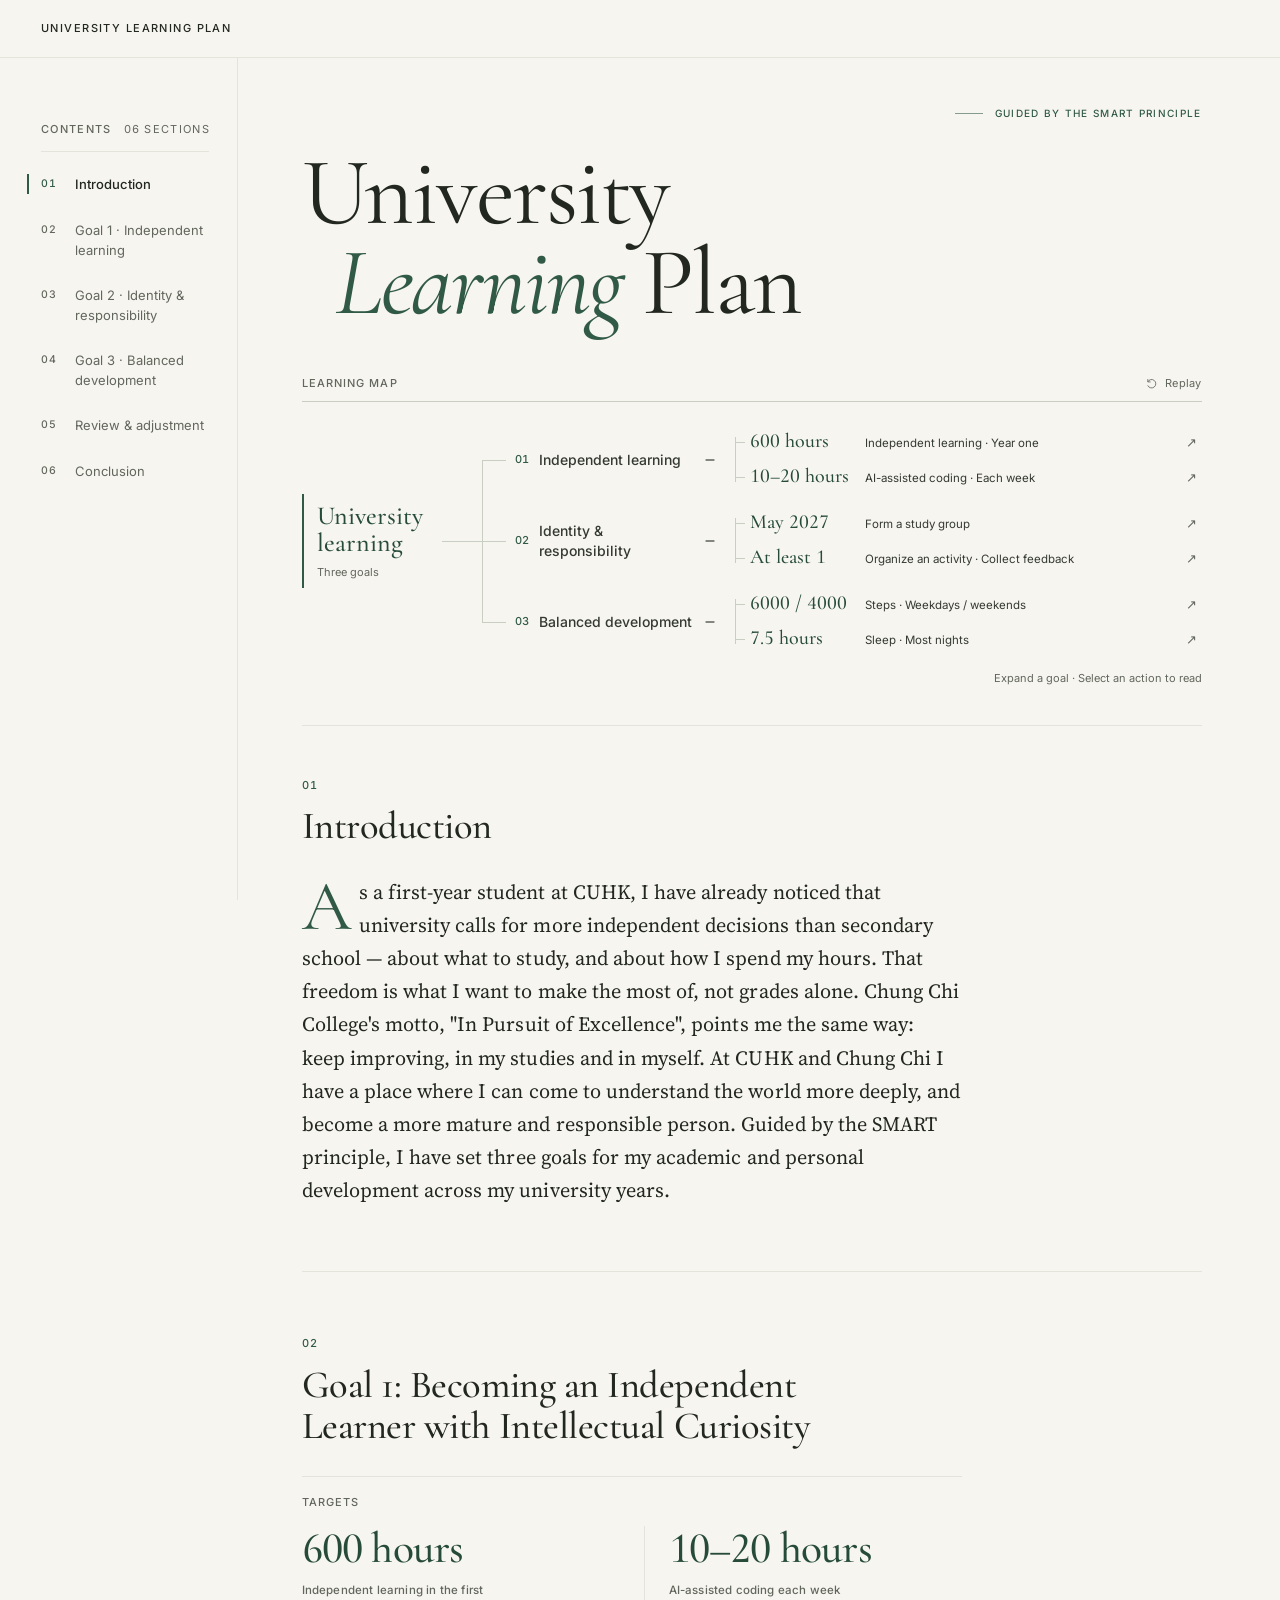
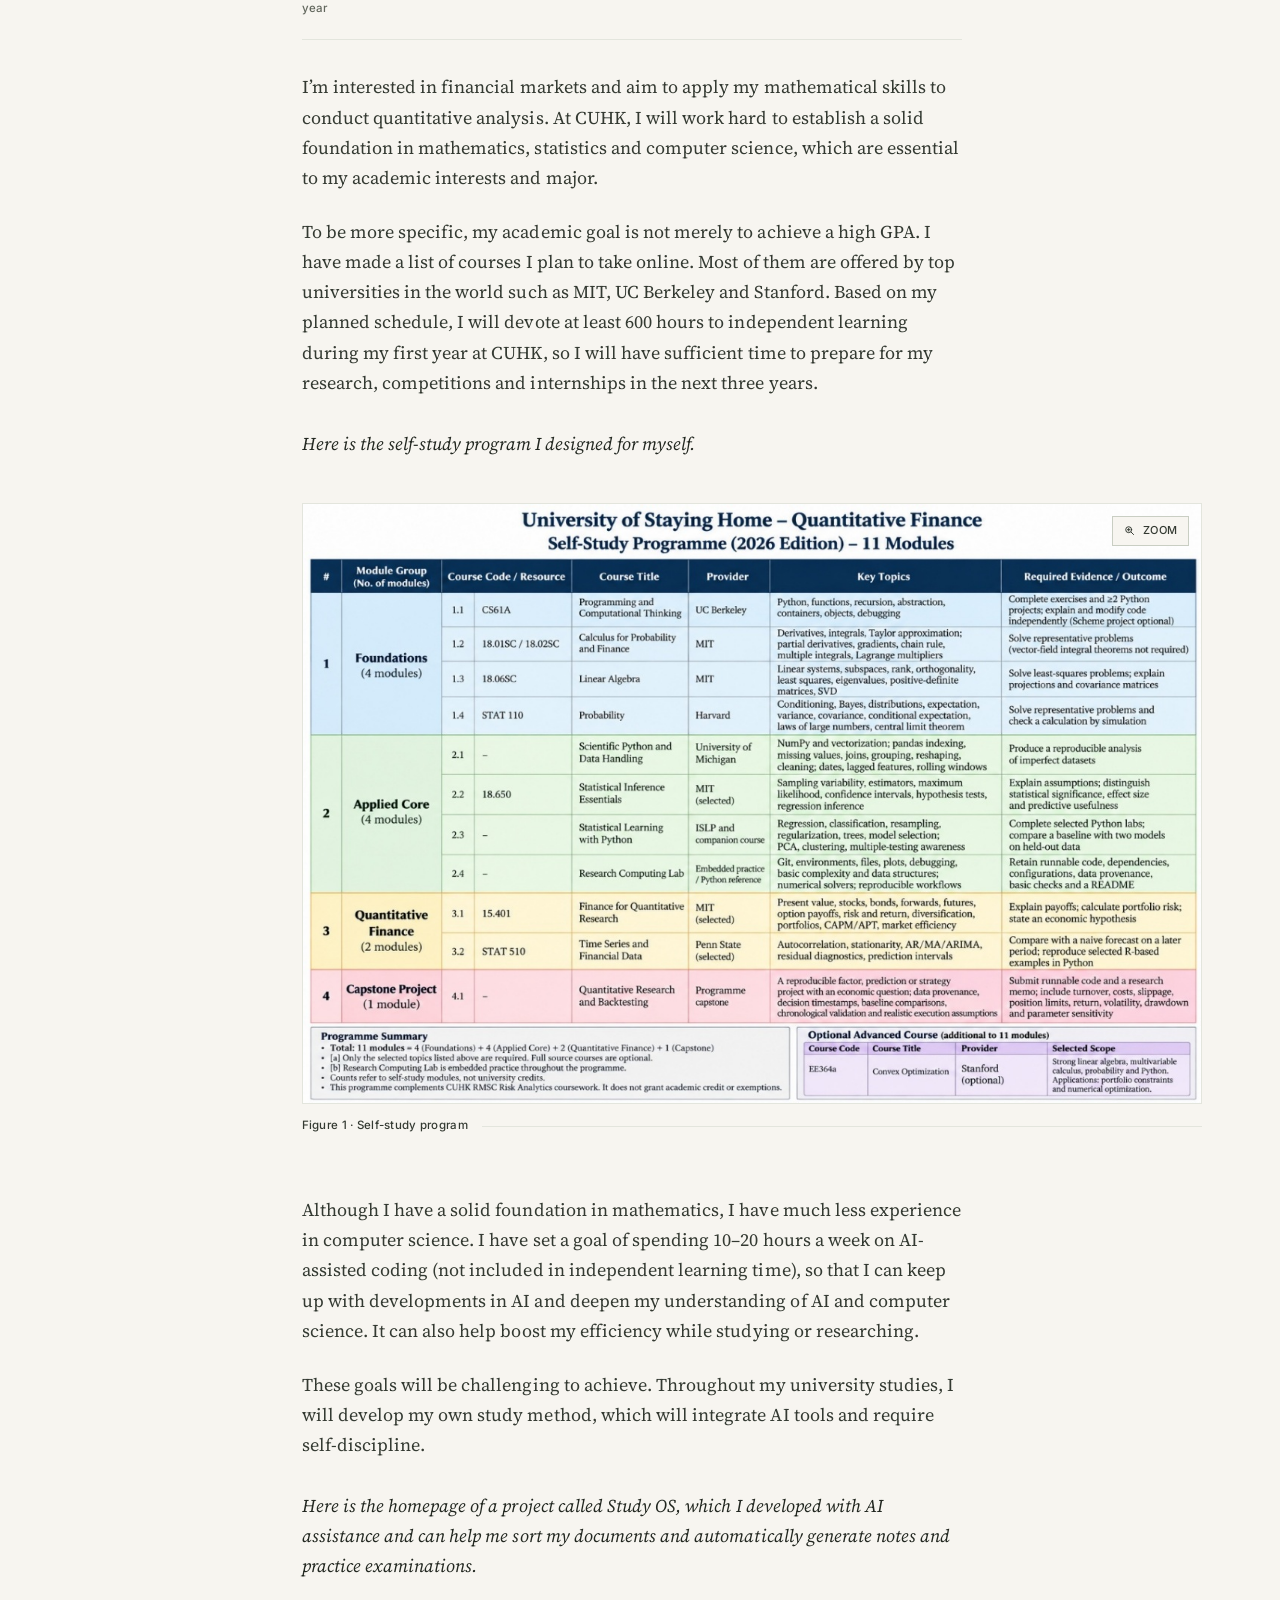
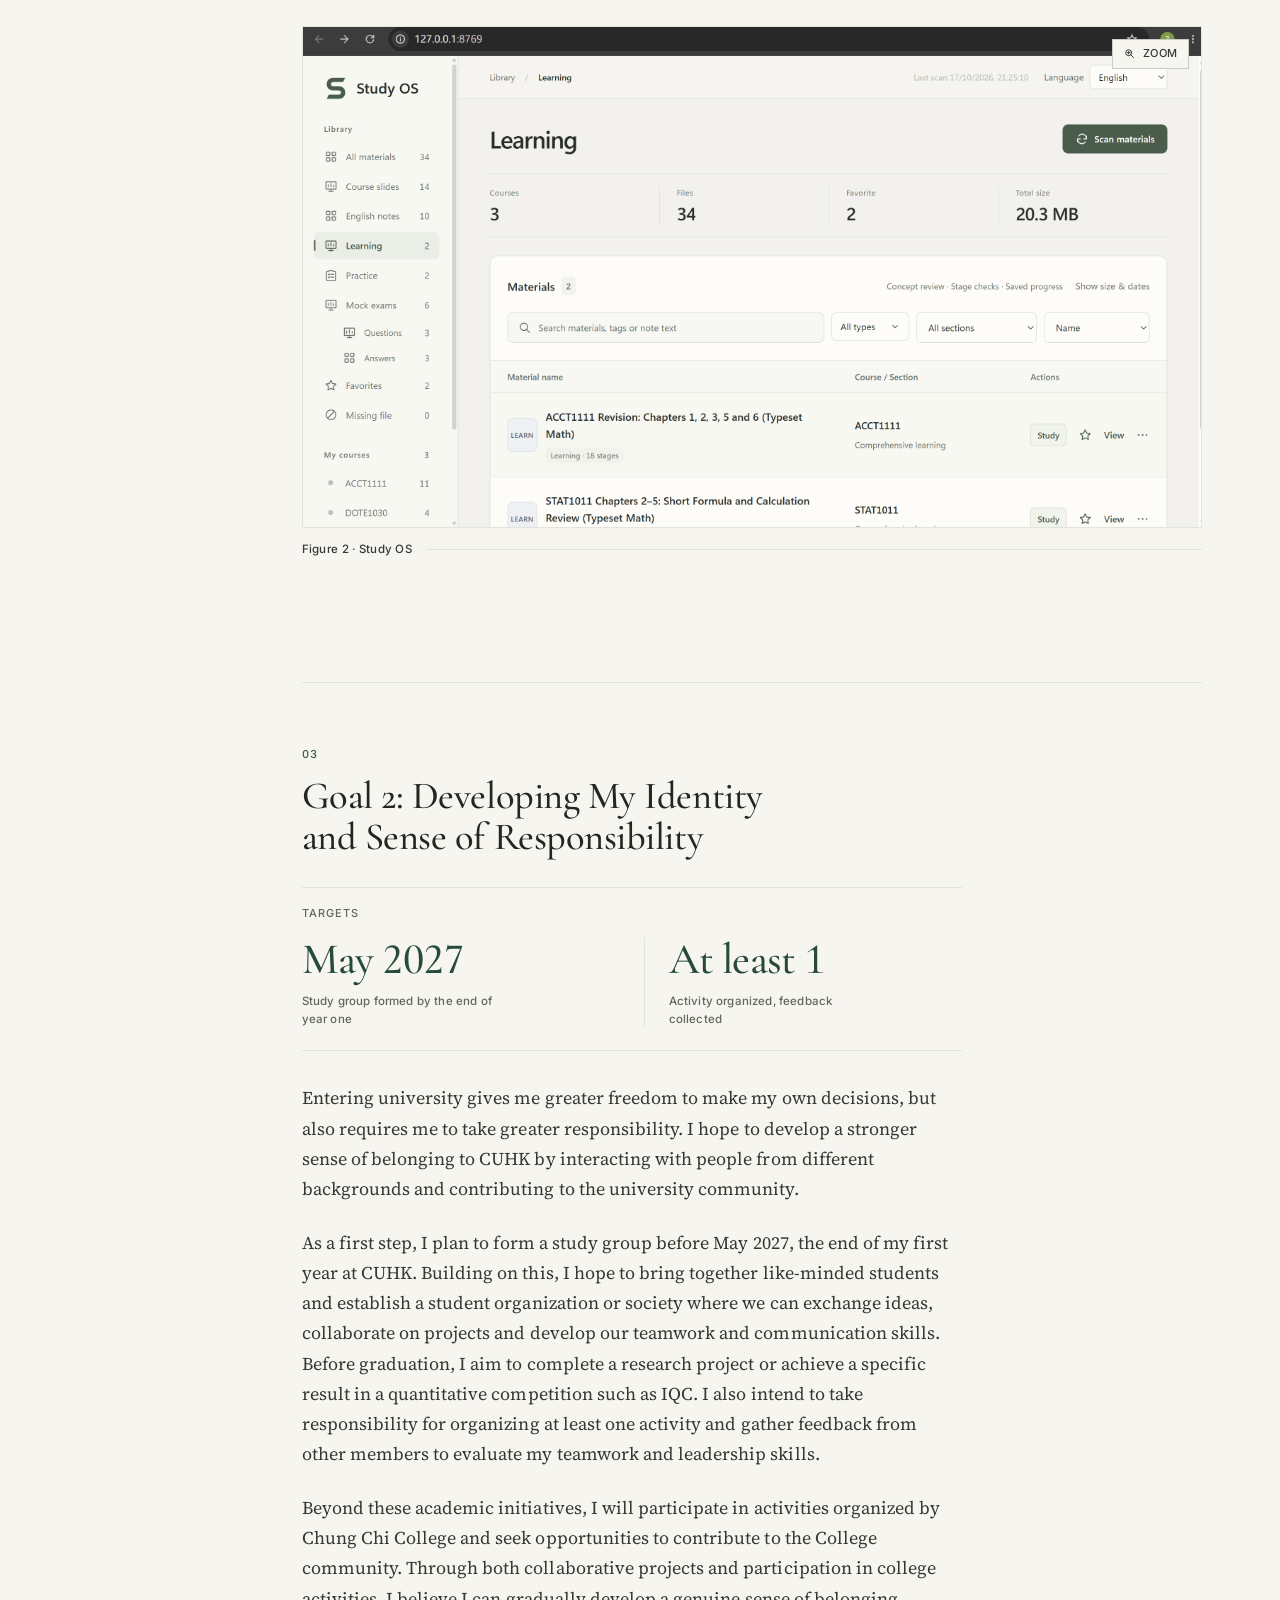
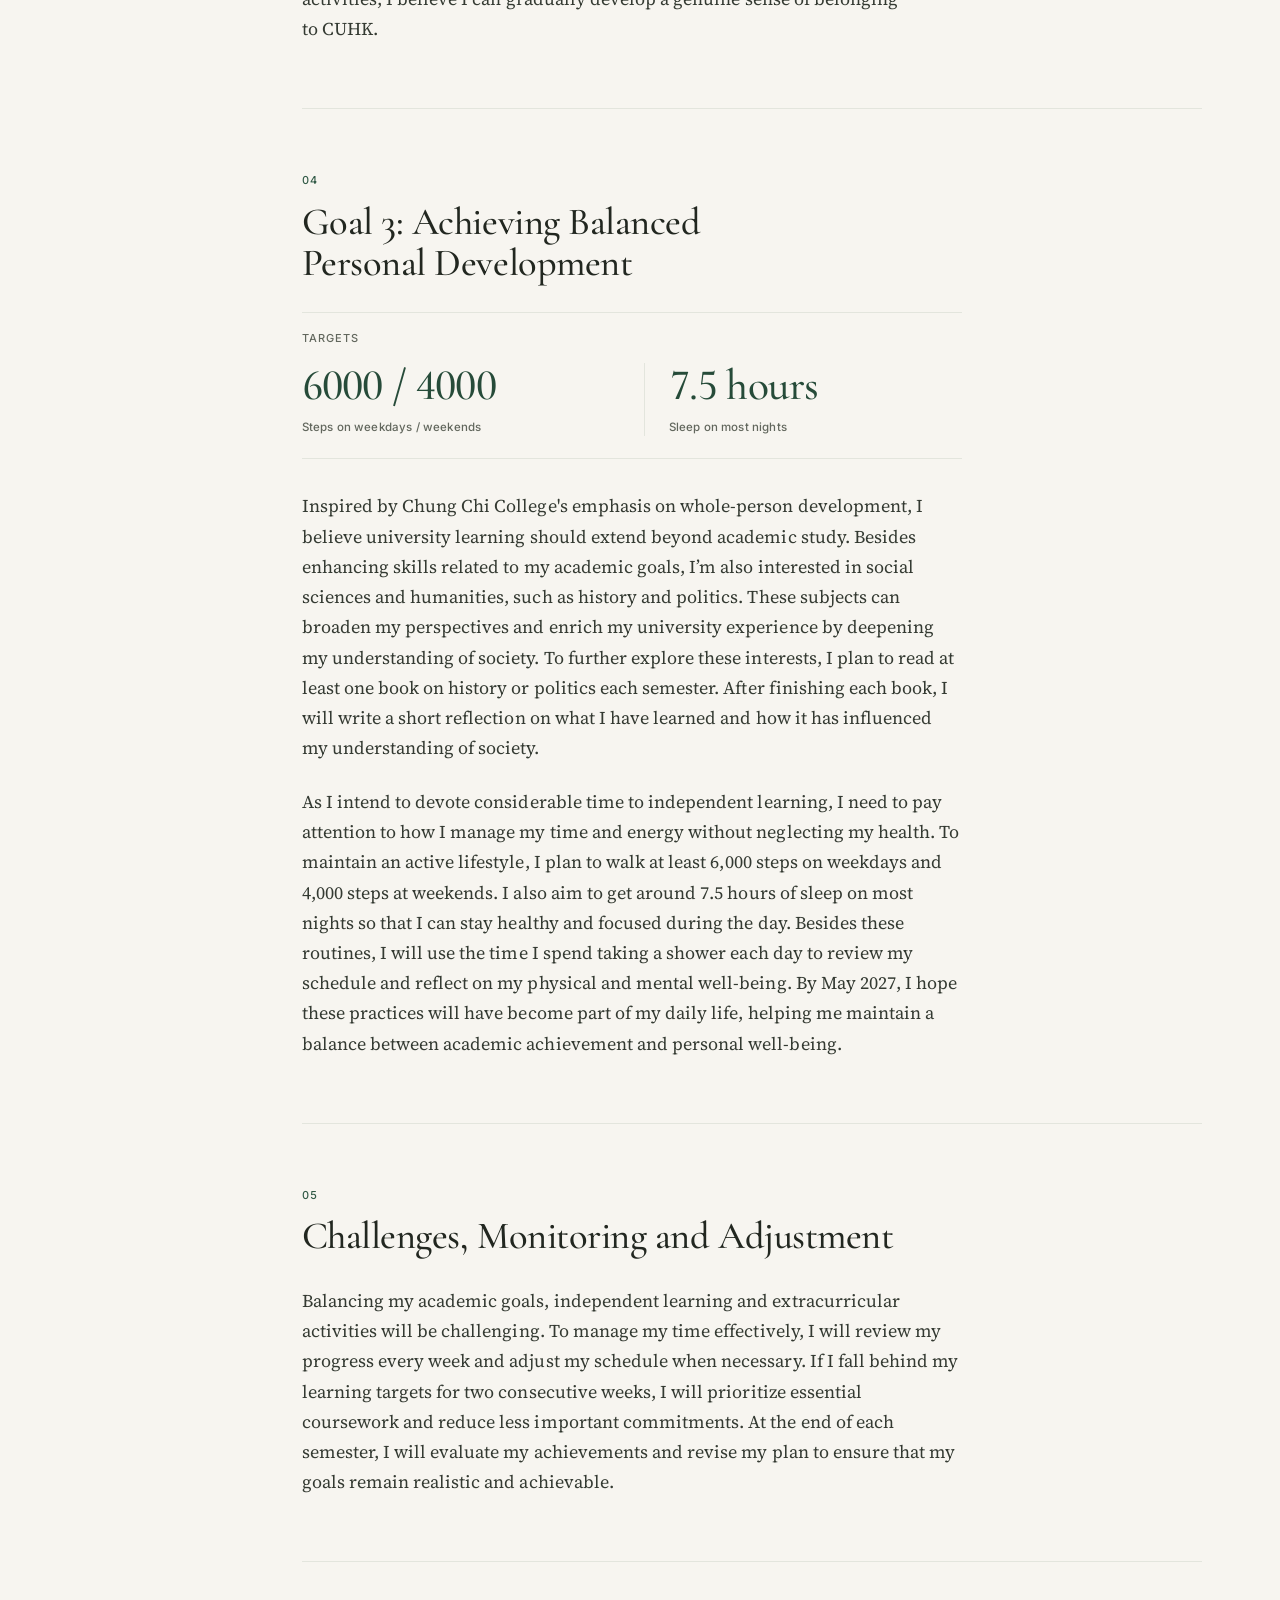
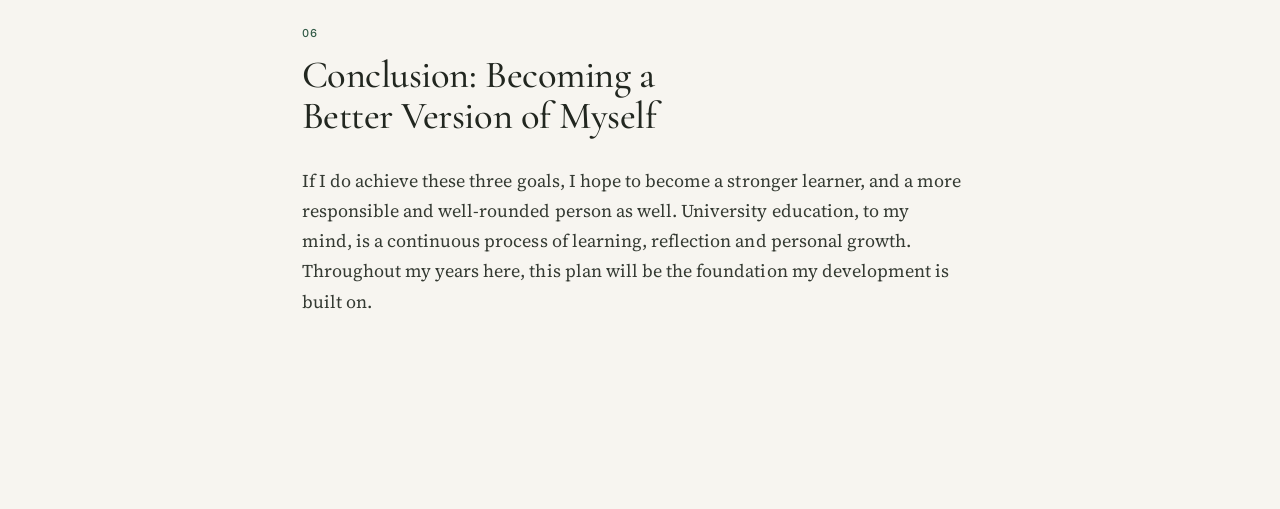
==== commit 69a01d71: "Add files via upload" ====
--- a/index.html
+++ b/index.html
@@ -126,7 +126,7 @@
             <span class="num" aria-hidden="true">01</span>
             <h2 id="introduction-title">Introduction</h2>
           </div>
-          <p class="lede">Unlike secondary school, university requires me to make more independent decisions about what to learn and how to manage my time. As a first-year student at CUHK, I believe university education offers opportunities for growth far beyond academic achievement. Chung Chi College's motto, "In Pursuit of Excellence", inspires me to keep improving both academically and personally. CUHK and Chung Chi College provide an environment where I can deepen my understanding of the world and develop into a more mature and responsible individual. Guided by the SMART principle, I have set three goals to guide my academic and personal development throughout my university studies.</p>
+          <p class="lede">As a first-year student at CUHK, I have already noticed that university calls for more independent decisions than secondary school — about what to study, and about how I spend my hours. That freedom is what I want to make the most of, not grades alone. Chung Chi College's motto, "In Pursuit of Excellence", points me the same way: keep improving, in my studies and in myself. At CUHK and Chung Chi I have a place where I can come to understand the world more deeply, and become a more mature and responsible person. Guided by the SMART principle, I have set three goals for my academic and personal development across my university years.</p>
         </section>
 
         <section class="section" id="goal-1" aria-labelledby="goal-1-title">
@@ -147,7 +147,7 @@
             </div>
             </div>
           </div>
-          <p>I’m interested in financial markets and aim to apply my mathematical skills to conduct quantitative analysis. At CUHK, I will work hard to establish a solid foundation in mathematics, statistics and computer science, which are essential to my academic interests and major. </p>
+          <p>I’m interested in financial markets and aim to apply my mathematical skills to conduct quantitative analysis. At CUHK, I will work hard to establish a solid foundation in mathematics, statistics and computer science, which are essential to my academic interests and major.</p>
           <p>To be more specific, my academic goal is not merely to achieve a high GPA. I have made a list of courses I plan to take online. Most of them are offered by top universities in the world such as MIT, UC Berkeley and Stanford. Based on my planned schedule, I will devote at least 600 hours to independent learning during my first year at CUHK, so I will have sufficient time to prepare for my research, competitions and internships in the next three years.</p>
           <p class="lead-in">Here is the self-study program I designed for myself.</p>
           <figure class="figure">
@@ -187,8 +187,9 @@
             </div>
             </div>
           </div>
-          <p>Entering university gives me greater freedom to make my own decisions, but also requires me to take greater responsibility. Through interacting with people from different backgrounds and contributing to CUHK, I aim to build a stronger sense of belonging to the university.</p>
-          <p>To achieve this goal, I plan to find like-minded people and establish a student organization or society, where we can develop teamwork and communication skills through collaborative projects and the exchange of ideas. I hope to complete a research project or achieve a specific result in a competition, for example, a quant competition like IQC, before graduation. I will take responsibility for organizing at least one activity and seek feedback from other members, since this will help me evaluate my teamwork and leadership skills. To begin with, I plan to form a study group before May 2027, the end of my first year at CUHK. I will also take part in activities organized by Chung Chi College to develop my sense of responsibility and contribute to the College community. Through these experiences, I hope to become an active and responsible member of the CUHK community.</p>
+          <p>Entering university gives me greater freedom to make my own decisions, but also requires me to take greater responsibility. I hope to develop a stronger sense of belonging to CUHK by interacting with people from different backgrounds and contributing to the university community.</p>
+          <p>As a first step, I plan to form a study group before May 2027, the end of my first year at CUHK. Building on this, I hope to bring together like-minded students and establish a student organization or society where we can exchange ideas, collaborate on projects and develop our teamwork and communication skills. Before graduation, I aim to complete a research project or achieve a specific result in a quantitative competition such as IQC. I also intend to take responsibility for organizing at least one activity and gather feedback from other members to evaluate my teamwork and leadership skills.</p>
+          <p>Beyond these academic initiatives, I will participate in activities organized by Chung Chi College and seek opportunities to contribute to the College community. Through both collaborative projects and participation in college activities, I believe I can gradually develop a genuine sense of belonging to CUHK.</p>
         </section>
 
         <section class="section" id="goal-3" aria-labelledby="goal-3-title">
@@ -210,7 +211,7 @@
             </div>
           </div>
           <p>Inspired by Chung Chi College's emphasis on whole-person development, I believe university learning should extend beyond academic study. Besides enhancing skills related to my academic goals, I’m also interested in social sciences and humanities, such as history and politics. These subjects can broaden my perspectives and enrich my university experience by deepening my understanding of society. To further explore these interests, I plan to read at least one book on history or politics each semester. After finishing each book, I will write a short reflection on what I have learned and how it has influenced my understanding of society.</p>
-          <p>Maintaining a healthy and balanced lifestyle is also important. As I plan to spend considerable time on independent learning, managing my time and energy will be particularly important. I plan to walk at least 6000 steps on weekdays and 4000 steps at weekends. Every day while taking a shower, I will review my daily schedule and reflect on my physical and mental well-being. I aim for around 7.5 hours of sleep on most nights to keep me healthy and efficient during the day. By May 2027, I hope to have developed sustainable habits that allow me to balance academic achievement with personal well-being.</p>
+          <p>As I intend to devote considerable time to independent learning, I need to pay attention to how I manage my time and energy without neglecting my health. To maintain an active lifestyle, I plan to walk at least 6,000 steps on weekdays and 4,000 steps at weekends. I also aim to get around 7.5 hours of sleep on most nights so that I can stay healthy and focused during the day. Besides these routines, I will use the time I spend taking a shower each day to review my schedule and reflect on my physical and mental well-being. By May 2027, I hope these practices will have become part of my daily life, helping me maintain a balance between academic achievement and personal well-being.</p>
         </section>
 
         <section class="section" id="challenges" aria-labelledby="challenges-title">
@@ -226,7 +227,7 @@
             <span class="num" aria-hidden="true">06</span>
             <h2 id="conclusion-title">Conclusion: Becoming a Better Version of Myself</h2>
           </div>
-          <p>By achieving these three goals, I hope to become not only a more capable learner, but also a responsible and well-rounded individual. I believe university education is a continuous process of learning, reflection and personal growth. This plan will serve as a foundation for my development throughout my university years.</p>
+          <p>If I do achieve these three goals, I hope to become a stronger learner, and a more responsible and well-rounded person as well. University education, to my mind, is a continuous process of learning, reflection and personal growth. Throughout my years here, this plan will be the foundation my development is built on.</p>
         </section>
       </article>
     </main>
